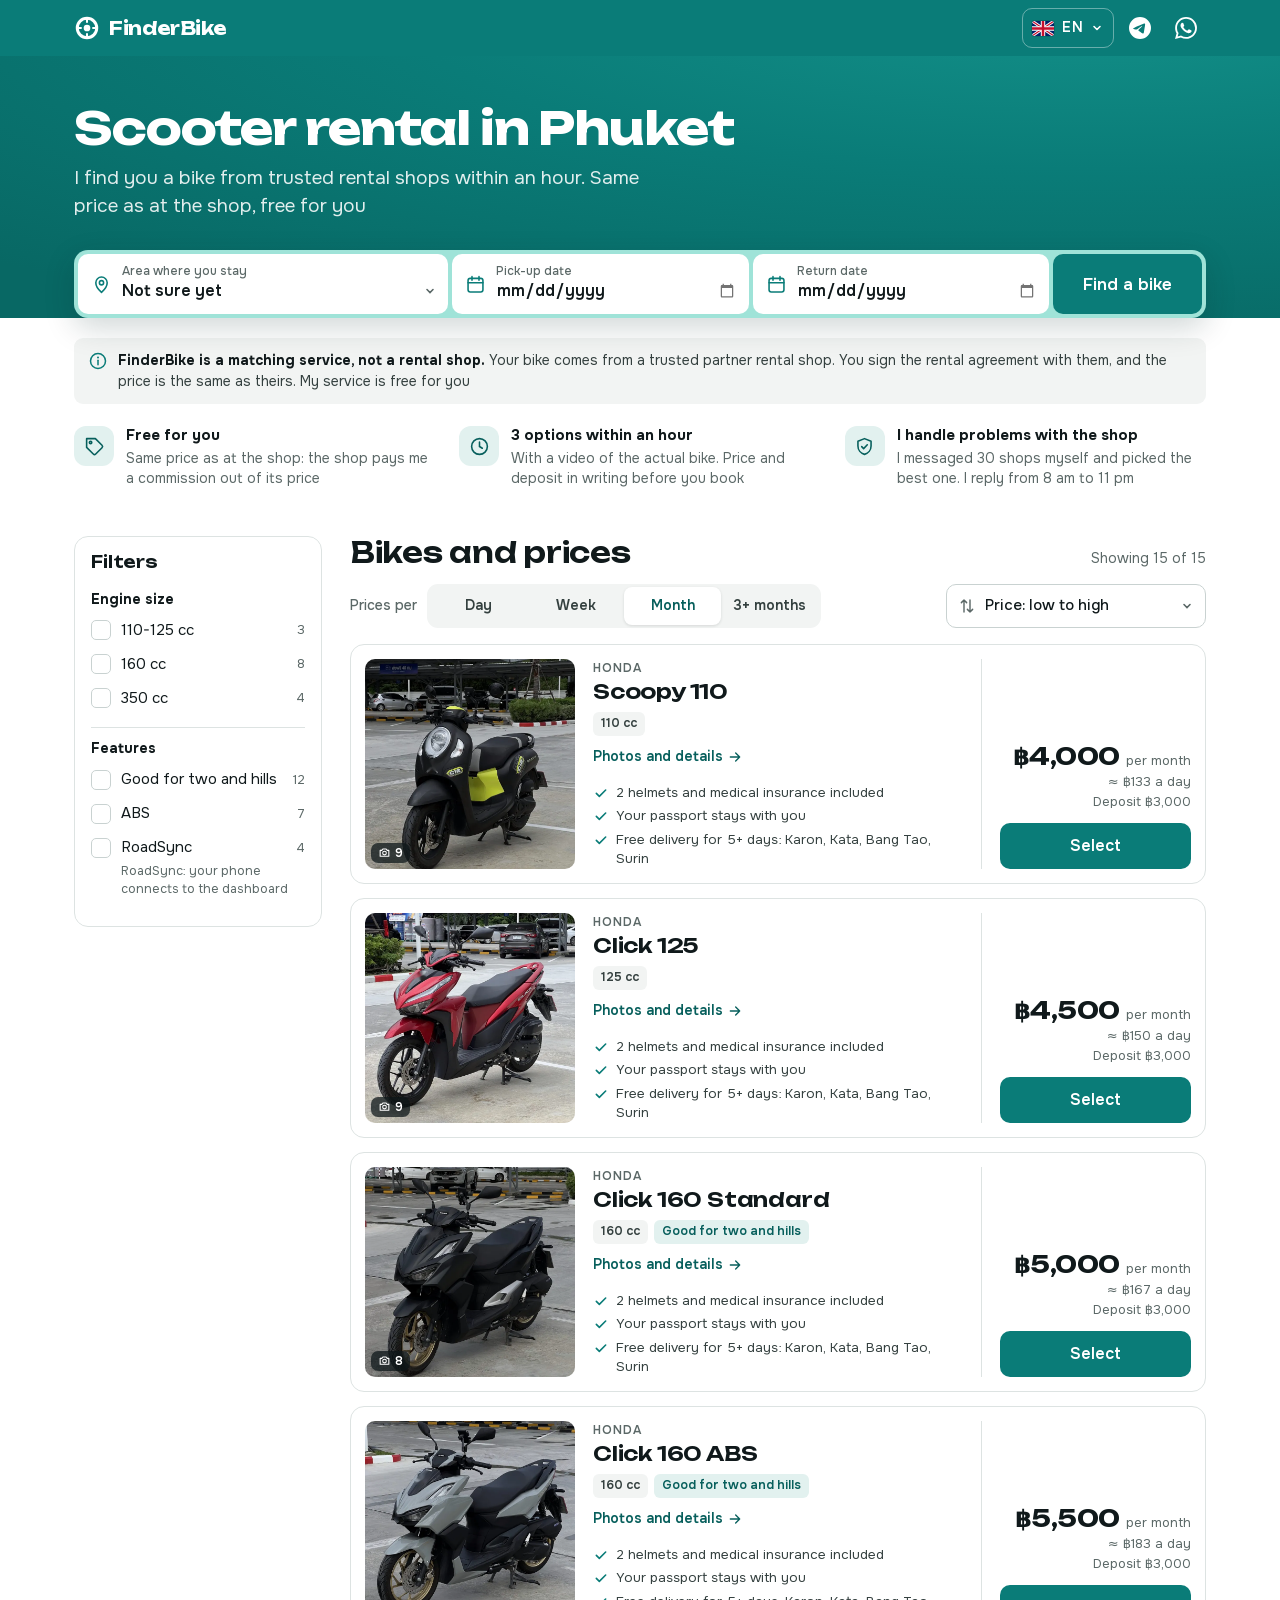
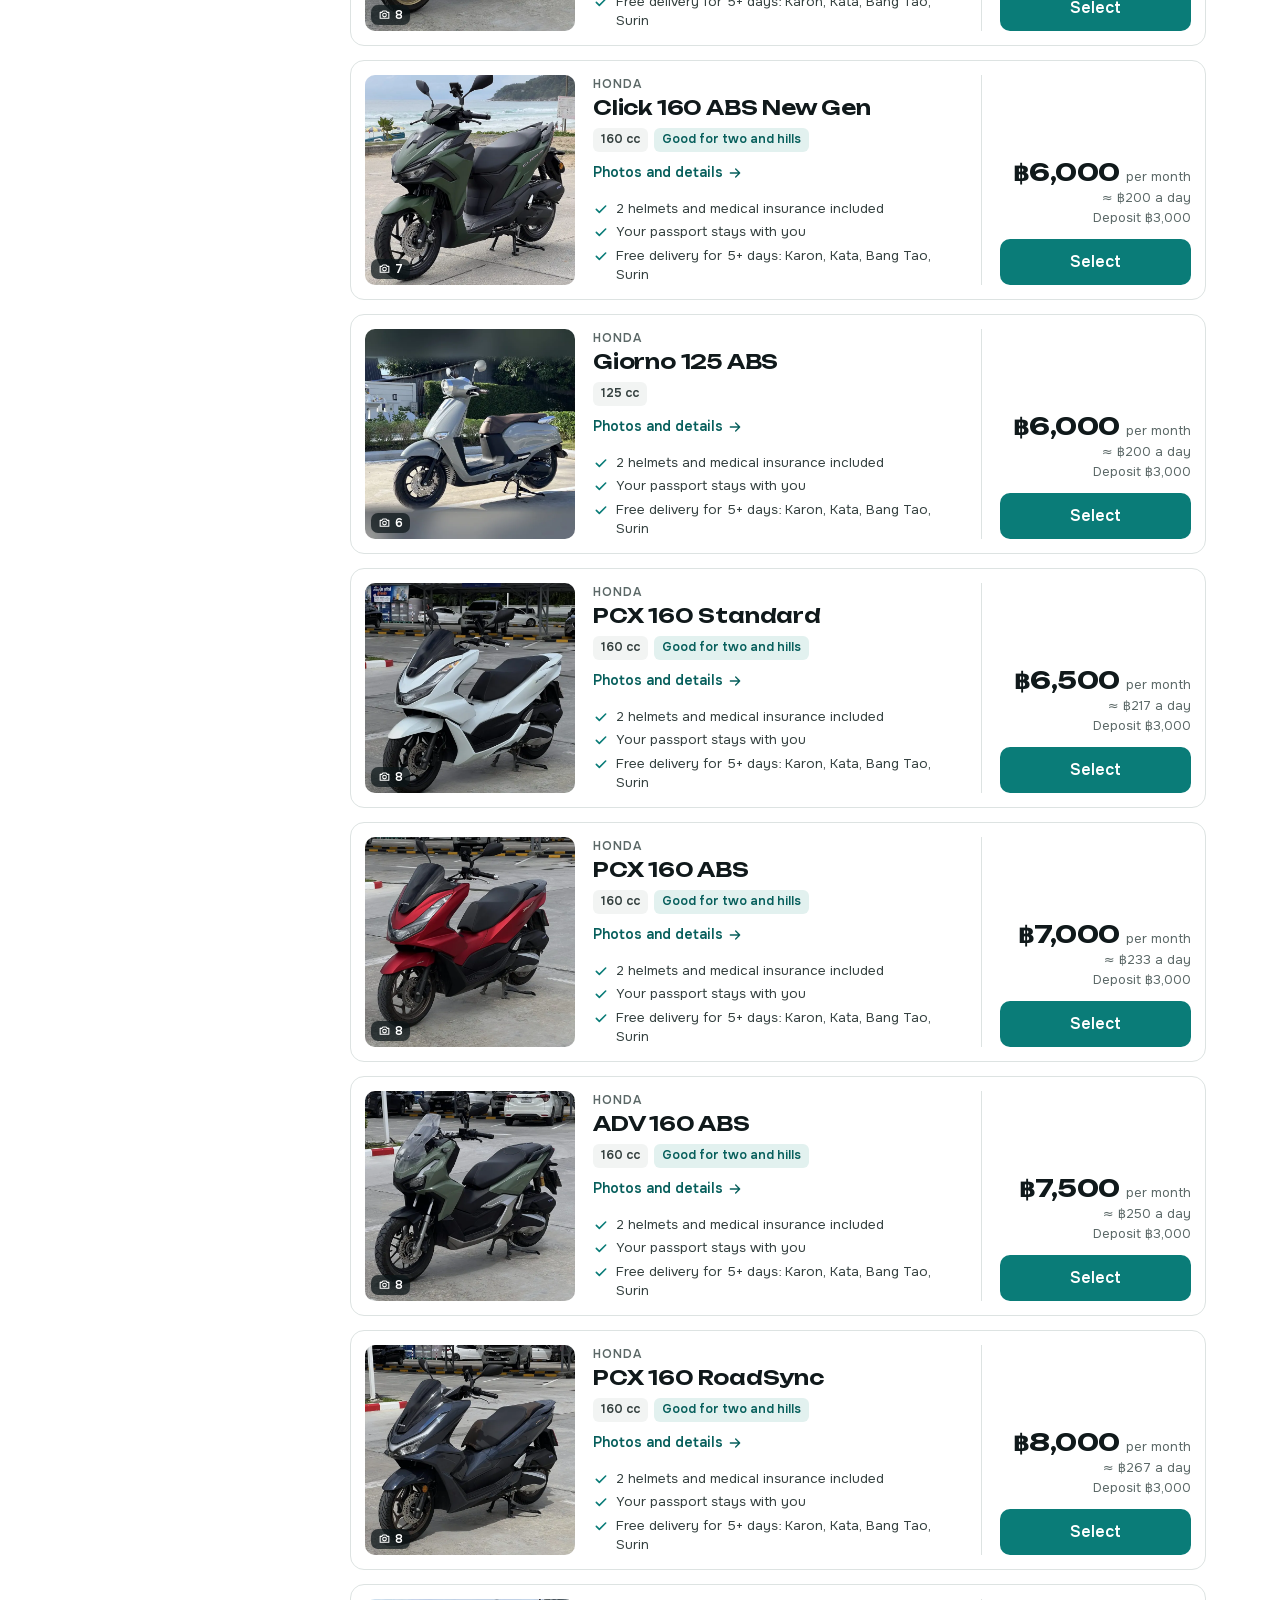
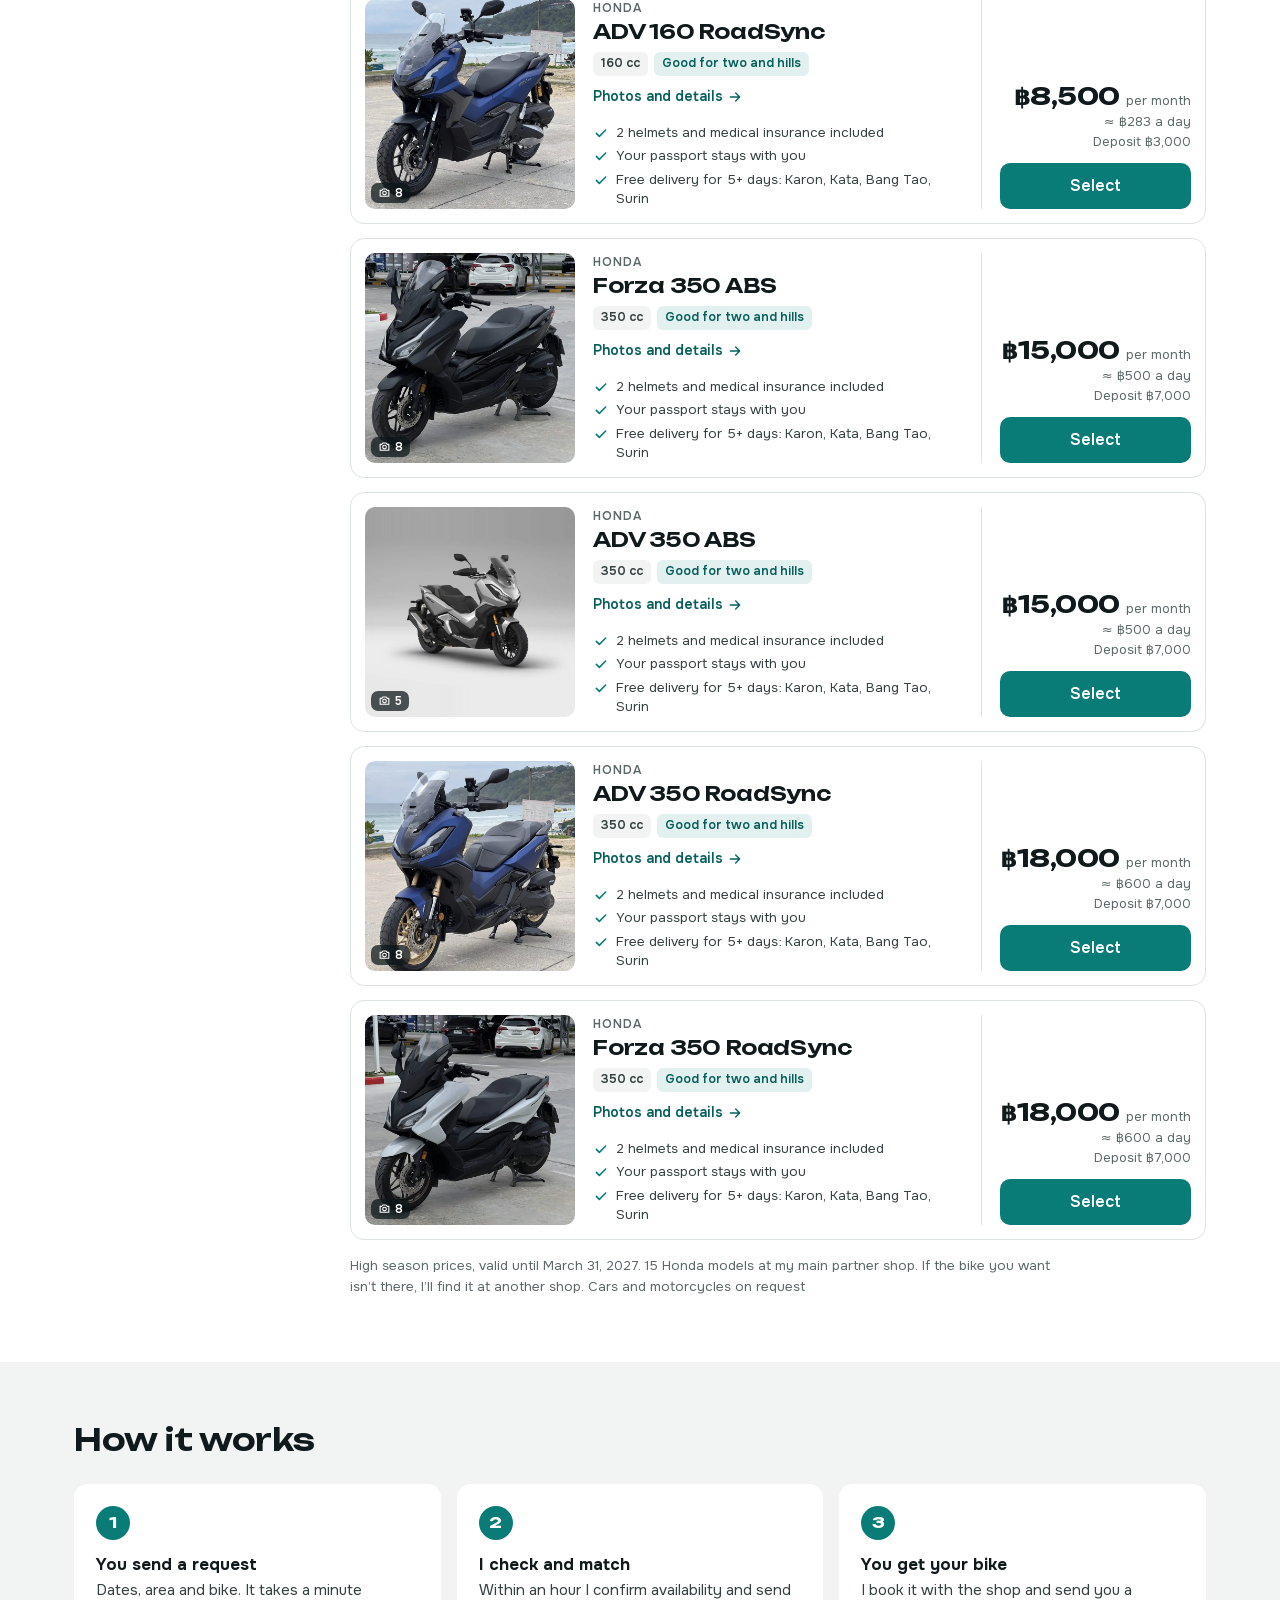
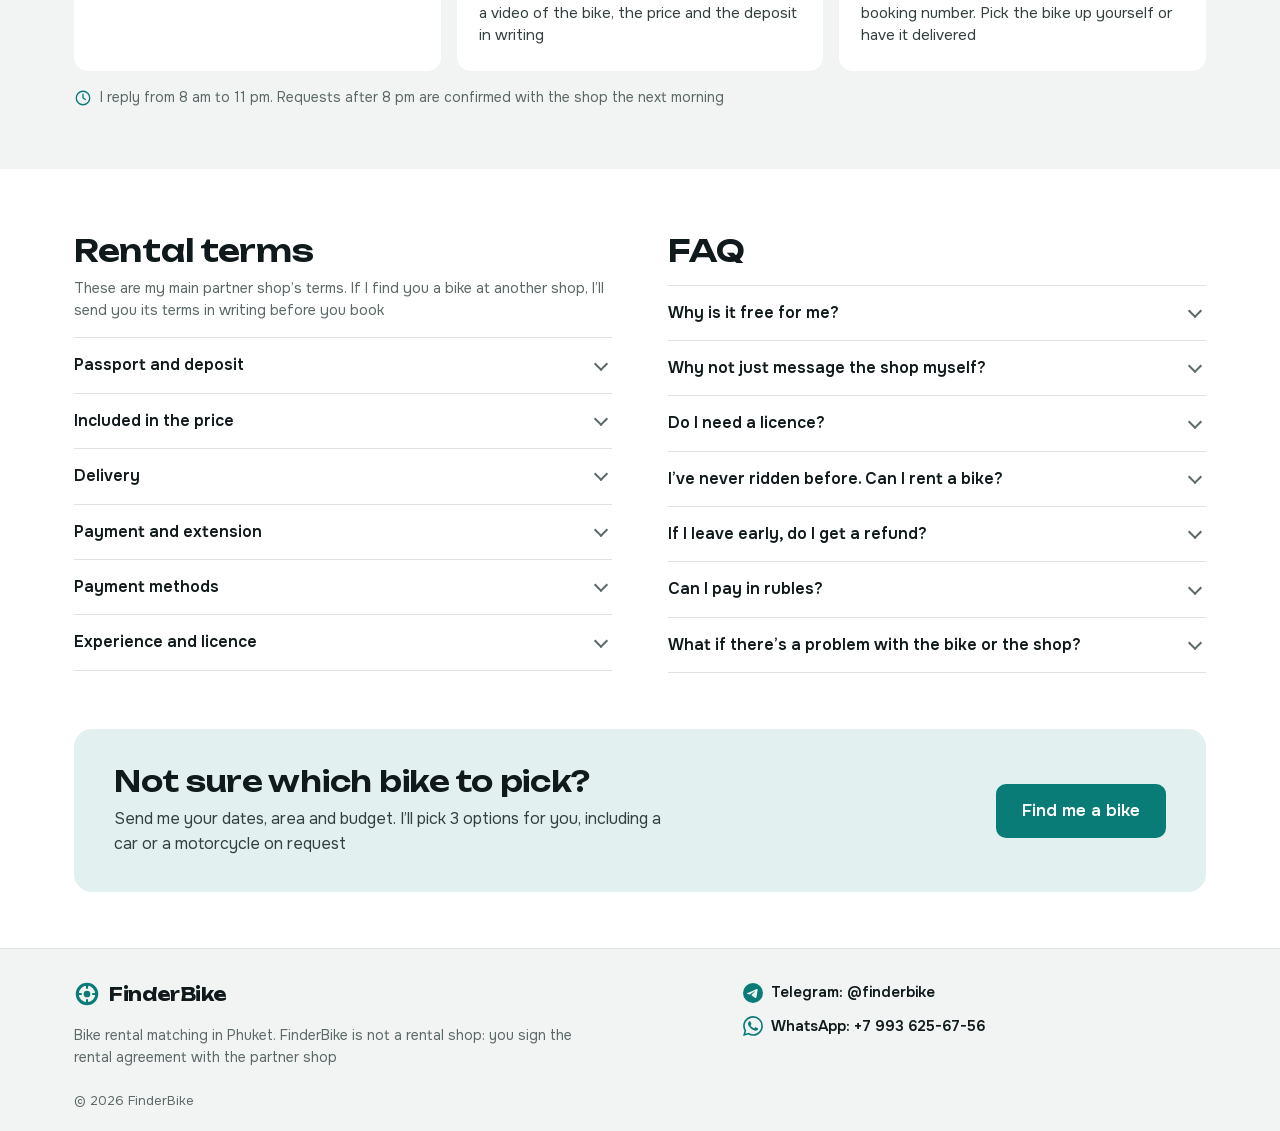
==== index.html @ b970201d "Рамка поиска цвета морской пены вместо жёлтой Жёлтый не используем: это цвет наклеек проката-партнёр" ====
<!doctype html>
<html lang="ru">
<head>
<meta charset="utf-8">
<meta name="viewport" content="width=device-width, initial-scale=1, viewport-fit=cover">
<title>FinderBike - аренда байков на Пхукете</title>
<meta name="description" content="Подберу байк на Пхукете у проверенных прокатов: 3 варианта за час, видео байка до брони, цена как в прокате. Для вас бесплатно">
<meta name="theme-color" content="#0a7c78">
<link rel="icon" href="favicon.svg" type="image/svg+xml">
<link rel="canonical" href="https://finderbike.github.io/">
<link rel="alternate" hreflang="ru" href="https://finderbike.github.io/?lang=ru">
<link rel="alternate" hreflang="en" href="https://finderbike.github.io/?lang=en">
<link rel="alternate" hreflang="de" href="https://finderbike.github.io/?lang=de">
<link rel="alternate" hreflang="fr" href="https://finderbike.github.io/?lang=fr">
<link rel="alternate" hreflang="zh" href="https://finderbike.github.io/?lang=zh">
<link rel="alternate" hreflang="x-default" href="https://finderbike.github.io/">
<meta property="og:type" content="website">
<meta property="og:site_name" content="FinderBike">
<meta property="og:title" content="FinderBike - аренда байков на Пхукете">
<meta property="og:description" content="Подберу байк у проверенных прокатов за час. Цена как в самом прокате, для вас бесплатно">
<meta property="og:image" content="https://finderbike.github.io/og.jpg">
<meta property="og:image:width" content="1200">
<meta property="og:image:height" content="630">
<meta name="twitter:card" content="summary_large_image">
<script>
(function(){var c=['ru','en','de','fr','zh'],l=null;try{l=new URLSearchParams(location.search).get('lang')}catch(e){}
if(c.indexOf(l)<0){try{l=localStorage.getItem('fb-lang')}catch(e){}}
if(c.indexOf(l)<0){l='en';var n=navigator.languages||[navigator.language||'en'];for(var i=0;i<n.length;i++){var x=String(n[i]).toLowerCase().slice(0,2);if(['ru','uk','be','kk'].indexOf(x)>-1){l='ru';break}if(c.indexOf(x)>-1){l=x;break}}}
var d=document.documentElement;d.className+=' js';d.setAttribute('data-lang',l);if(l!=='ru'){d.className+=' i18n-wait';setTimeout(function(){d.className=d.className.replace(' i18n-wait','')},1500)}})();
</script>
<link rel="preload" href="assets/fonts/unbounded-cyrillic.woff2" as="font" type="font/woff2" crossorigin>
<link rel="preload" href="assets/fonts/onest-cyrillic.woff2" as="font" type="font/woff2" crossorigin>
<link rel="stylesheet" href="assets/fonts.css">
<link rel="stylesheet" href="assets/style.css">
<script defer src="assets/i18n.js"></script>
<script defer src="assets/app.js"></script>
</head>
<body>
<!--
THESIS: витрина-выдача как у сервиса бронирования: один поиск, одна лента байков с ценами, одна заявка. Отвергаем вид лендинга с россыпью блоков
OWN-WORLD: бирюзовая полоса Андаманского моря сверху, светлая рамка поиска цвета морской пены (жёлтый не используем: цвет наклеек партнёра), белые карточки с фото байков с парковки, Unbounded для цен, Onest для текста
STORY: видит, что это подбор, а не прокат, и что бесплатно. Ставит даты, видит цены на свой срок, листает фото байка, жмёт «Выбрать», отправляет заявку в мессенджер
FIRST VIEWPORT: H1, подзаголовок, строка поиска в рамке, честная строка. На десктопе ниже уже видны первые карточки выдачи
FORM: одна страница, 5 языков переключателем справа сверху, галерея и заявка открываются окнами поверх выдачи
-->
<a class="skip" href="#results" data-i18n="a11y.skip">Перейти к списку байков</a>

<header class="hdr" id="top">
  <div class="wrap hdr__in">
    <a class="logo" href="./" aria-label="FinderBike">
      <svg class="logo__mark" viewBox="0 0 28 28" aria-hidden="true"><circle cx="14" cy="14" r="10.5" fill="none" stroke="currentColor" stroke-width="3.2"/><circle cx="14" cy="14" r="3.6" fill="currentColor"/><path d="M14 3.5v4M14 20.5v4M3.5 14h4M20.5 14h4" stroke="currentColor" stroke-width="2.2" stroke-linecap="round"/></svg>
      <span>FinderBike</span>
    </a>
    <div class="hdr__right">
      <div class="lang" id="lang">
        <button type="button" class="lang__btn" id="langBtn" aria-haspopup="true" aria-expanded="false" aria-controls="langMenu" data-i18n-attr="aria-label:hdr.lang" aria-label="Выбор языка">
          <span class="flag" id="langFlag"></span><span class="lang__code" id="langCode">RU</span>
          <svg class="lang__caret" viewBox="0 0 12 12" aria-hidden="true"><path d="M3 4.5 6 7.5 9 4.5" fill="none" stroke="currentColor" stroke-width="1.6" stroke-linecap="round" stroke-linejoin="round"/></svg>
        </button>
        <ul class="lang__menu" id="langMenu" hidden></ul>
      </div>
      <a class="hdr__ic" id="hdrTg" href="https://t.me/finderbike" target="_blank" rel="noopener" data-i18n-attr="aria-label:hdr.tg" aria-label="Написать в Telegram"><svg aria-hidden="true"><use href="#i-tg"/></svg></a>
      <a class="hdr__ic" id="hdrWa" href="https://wa.me/79936256756" target="_blank" rel="noopener" data-i18n-attr="aria-label:hdr.wa" aria-label="Написать в WhatsApp"><svg aria-hidden="true"><use href="#i-wa"/></svg></a>
    </div>
  </div>
</header>

<main>
  <section class="hero">
    <div class="wrap">
      <h1 class="hero__h1" data-i18n="hero.h1">Аренда байков на Пхукете</h1>
      <p class="hero__sub" data-i18n="hero.sub">Подберу байк у проверенных прокатов за час. Цена как в самом прокате, для вас бесплатно</p>
      <form class="search" id="search" novalidate>
        <label class="search__f search__f--area">
          <svg class="search__ic" aria-hidden="true"><use href="#i-pin"/></svg>
          <span class="search__l" data-i18n="s.area">Район, где вы живёте</span>
          <select id="sArea"></select>
        </label>
        <label class="search__f">
          <svg class="search__ic" aria-hidden="true"><use href="#i-cal"/></svg>
          <span class="search__l" data-i18n="s.from">Дата получения</span>
          <input type="date" id="sFrom">
        </label>
        <label class="search__f">
          <svg class="search__ic" aria-hidden="true"><use href="#i-cal"/></svg>
          <span class="search__l" data-i18n="s.to">Дата возврата</span>
          <input type="date" id="sTo">
        </label>
        <button class="btn btn--accent search__btn" type="submit" data-i18n="s.btn">Найти байк</button>
      </form>
    </div>
  </section>

  <div class="wrap under">
    <p class="honest">
      <svg aria-hidden="true"><use href="#i-info"/></svg>
      <span><b data-i18n="honest.lead">FinderBike - сервис подбора, а не прокат.</b> <span data-i18n="honest">Байк выдаёт проверенный прокат-партнёр, договор аренды заключается с ним, цена такая же, как у него. Для вас услуга бесплатна</span></span>
    </p>
    <ul class="trust">
      <li><span class="trust__ic"><svg aria-hidden="true"><use href="#i-gift"/></svg></span><div><b data-i18n="trust.1t">Бесплатно для вас</b><p data-i18n="trust.1p">Цена как в самом прокате: прокат платит мне процент со своей цены</p></div></li>
      <li><span class="trust__ic"><svg aria-hidden="true"><use href="#i-clock"/></svg></span><div><b data-i18n="trust.2t">3 варианта за час</b><p data-i18n="trust.2p">С видео конкретного байка. Цена и залог письменно, до брони</p></div></li>
      <li><span class="trust__ic"><svg aria-hidden="true"><use href="#i-shield"/></svg></span><div><b data-i18n="trust.3t">Проблему с прокатом решаю я</b><p data-i18n="trust.3p">Сам написал в 30 прокатов и выбрал лучший. Отвечаю с 8:00 до 23:00</p></div></li>
    </ul>
  </div>

  <section class="wrap results" id="results" aria-labelledby="resT">
    <aside class="side" aria-labelledby="sideT">
      <div class="side__box">
        <h2 class="side__t" id="sideT" data-i18n="flt.t">Фильтры</h2>
        <div class="flt" id="fltSide"></div>
      </div>
    </aside>
    <div class="list">
      <div class="list__head">
        <h2 class="list__t" id="resT" data-i18n="res.t">Байки и цены</h2>
        <p class="list__count" id="count" aria-live="polite"></p>
      </div>
      <div class="ctrl">
      <div class="bar" id="bar">
        <div class="bar__period" id="barPeriod">
          <span class="bar__l" id="perL" data-i18n="res.for">Цены за</span>
          <div class="seg" id="period" role="radiogroup" aria-labelledby="perL"></div>
        </div>
        <div class="bar__dates" id="barDates" hidden>
          <svg aria-hidden="true"><use href="#i-cal"/></svg>
          <div>
            <p><b id="barDatesTxt"></b> <span id="barTier"></span> <button type="button" class="link" id="barChange" data-i18n="res.change">Изменить</button></p>
            <p class="bar__exact" data-i18n="res.exact">Точную сумму на ваши даты подтвержу в течение часа</p>
          </div>
        </div>
      </div>
      <div class="tools">
        <label class="sort">
          <svg aria-hidden="true"><use href="#i-sort"/></svg>
          <span class="sr-only" data-i18n="sort.l">Сортировка</span>
          <select id="sort"></select>
        </label>
        <button type="button" class="btn btn--line tools__flt" id="fltBtn">
          <svg aria-hidden="true"><use href="#i-filter"/></svg><span data-i18n="flt.t">Фильтры</span><span class="badge" id="fltBadge" hidden></span>
        </button>
      </div>
      </div>
      <ul class="cards" id="cards"></ul>
      <div class="empty" id="empty" hidden>
        <p data-i18n="flt.empty">Под эти фильтры ничего не подошло</p>
        <button type="button" class="btn btn--line" data-reset data-i18n="flt.reset">Сбросить фильтры</button>
      </div>
      <p class="list__caption" data-i18n="res.caption">Цены высокого сезона, до 31 марта 2027. 15 моделей Honda у основного проката-партнёра. Нет нужного байка у него - найду у других. Машины и мотоциклы - по запросу</p>
    </div>
  </section>

  <section class="how" id="how" aria-labelledby="howT">
    <div class="wrap">
      <h2 class="sec__t" id="howT" data-i18n="how.t">Как это работает</h2>
      <ol class="how__steps">
        <li><span class="how__n">1</span><b data-i18n="how.1t">Вы оставляете заявку</b><p data-i18n="how.1p">Даты, район и байк. Занимает минуту</p></li>
        <li><span class="how__n">2</span><b data-i18n="how.2t">Я проверяю и подбираю</b><p data-i18n="how.2p">В течение часа подтверждаю наличие, присылаю видео байка, цену и залог письменно</p></li>
        <li><span class="how__n">3</span><b data-i18n="how.3t">Вы забираете байк</b><p data-i18n="how.3p">Бронирую у проката и присылаю номер брони. Байк забираете сами или его привозят</p></li>
      </ol>
      <p class="how__note"><svg aria-hidden="true"><use href="#i-clock"/></svg><span data-i18n="how.note">Отвечаю с 8:00 до 23:00. Заявку после 20:00 подтверждаю у проката утром</span></p>
    </div>
  </section>

  <section class="wrap info">
    <div class="info__col" id="terms">
      <h2 class="sec__t" data-i18n="terms.t">Условия аренды</h2>
      <p class="info__sub" data-i18n="terms.sub">Так у основного проката-партнёра. Если подберу байк у другого проката, его условия пришлю письменно до брони</p>
      <div class="acc">
        <details><summary data-i18n="terms.1t">Паспорт и залог</summary><p data-i18n="terms.1p">Паспорт остаётся у вас, прокат делает копию. Залог только деньгами: 3 000 ฿ за байк до 160 cc, 7 000 ฿ за 350 cc. Можно долларами, евро, USDT или рублями наличными</p></details>
        <details><summary data-i18n="terms.2t">Что входит в цену</summary><p data-i18n="terms.2p">Два шлема и медицинская страховка до 50 000 ฿ при ДТП. Сам байк не застрахован: повреждения и угон оплачивает арендатор</p></details>
        <details><summary data-i18n="terms.3t">Доставка</summary><p data-i18n="terms.3p">При аренде от 5 дней бесплатно в одну сторону в Карон, Кату, Бангтао и Сурин. В другие районы платно, цена зависит от расстояния</p></details>
        <details><summary data-i18n="terms.4t">Оплата и продление</summary><p data-i18n="terms.4p">Оплата сразу за весь срок, при досрочном возврате деньги не возвращают. Продлить можно удалённо, ставка при этом не растёт</p></details>
        <details><summary data-i18n="terms.5t">Способы оплаты</summary><p data-i18n="terms.5p">Наличные баты, перевод на счёт проката, рубли по СБП, USDT. Картой можно, но с наценкой 7%</p></details>
        <details><summary data-i18n="terms.6t">Опыт и права</summary><p data-i18n="terms.6p">Нужен опыт вождения: новичкам без опыта байк не дают. За езду без прав категории A полиция штрафует на 1 000 ฿</p></details>
      </div>
    </div>
    <div class="info__col" id="faq">
      <h2 class="sec__t" data-i18n="faq.t">Частые вопросы</h2>
      <div class="acc">
        <details><summary data-i18n="faq.1q">Почему для меня бесплатно?</summary><p data-i18n="faq.1a">Прокат платит мне комиссию из своей цены. Для вас цена такая же, как если прийти в прокат самому</p></details>
        <details><summary data-i18n="faq.2q">Зачем мне вы, если можно написать в прокат самому?</summary><p data-i18n="faq.2a">Можно. Я экономлю ваше время: сравниваю цены и условия по всему острову, присылаю видео конкретного байка и фиксирую цену и залог письменно. Цена для вас та же</p></details>
        <details><summary data-i18n="faq.3q">Нужны ли права?</summary><p data-i18n="faq.3a">Нужны права с открытой категорией на мотоцикл: международные или тайские. Без них штраф на полицейских проверках, и страховка может не покрыть ДТП</p></details>
        <details><summary data-i18n="faq.4q">Я раньше не ездил, можно взять байк?</summary><p data-i18n="faq.4a">Честно: новичкам без опыта прокаты байк не дают, и правильно делают. На Пхукете левостороннее движение, крутые серпантины между Патонгом, Кароном и Катой, в дождь асфальт скользкий. Лучше начать с нескольких занятий с инструктором</p></details>
        <details><summary data-i18n="faq.5q">Если уеду раньше, вернут деньги?</summary><p data-i18n="faq.5a">У основного проката нет: оплата за весь срок договора, за неиспользованные дни деньги не возвращают. Не уверены в сроке - берите месяц и продлевайте удалённо, ставка при продлении не вырастет</p></details>
        <details><summary data-i18n="faq.6q">Можно заплатить рублями?</summary><p data-i18n="faq.6a">Да, у части прокатов можно перевести рубли по СБП, не нужно искать обменник. Подберу такие варианты</p></details>
        <details><summary data-i18n="faq.7q">Что если с байком или прокатом проблема?</summary><p data-i18n="faq.7a">Пишите мне, решу с прокатом. Совет: при получении снимите байк на видео со всех сторон. Если при возврате прокат увидит царапину, у вас будет доказательство, что она была раньше</p></details>
      </div>
    </div>
  </section>

  <section class="wrap cta" aria-labelledby="ctaT">
    <div class="cta__box">
      <div>
        <h2 class="cta__t" id="ctaT" data-i18n="cta.t">Не знаете, какой байк выбрать?</h2>
        <p data-i18n="cta.p">Напишите даты, район и бюджет. Подберу 3 варианта сам, в том числе машину или мотоцикл по запросу</p>
      </div>
      <button type="button" class="btn btn--accent btn--lg" id="ctaBtn" data-i18n="cta.btn">Подобрать мне байк</button>
    </div>
  </section>
</main>

<footer class="ft">
  <div class="wrap ft__in">
    <div class="ft__brand">
      <span class="logo logo--ink">
        <svg class="logo__mark" viewBox="0 0 28 28" aria-hidden="true"><circle cx="14" cy="14" r="10.5" fill="none" stroke="currentColor" stroke-width="3.2"/><circle cx="14" cy="14" r="3.6" fill="currentColor"/><path d="M14 3.5v4M14 20.5v4M3.5 14h4M20.5 14h4" stroke="currentColor" stroke-width="2.2" stroke-linecap="round"/></svg>
        <span>FinderBike</span>
      </span>
      <p data-i18n="foot.p">Подбор байков в аренду на Пхукете. FinderBike не прокат: договор аренды вы заключаете с прокатом-партнёром</p>
    </div>
    <div class="ft__contacts">
      <a href="https://t.me/finderbike" target="_blank" rel="noopener"><svg aria-hidden="true"><use href="#i-tg"/></svg>Telegram: @finderbike</a>
      <a href="https://wa.me/79936256756" target="_blank" rel="noopener"><svg aria-hidden="true"><use href="#i-wa"/></svg>WhatsApp: +7&nbsp;993&nbsp;625-67-56</a>
      <p class="ft__reply" id="ftReply" data-i18n="foot.reply" hidden></p>
    </div>
  </div>
  <div class="wrap ft__copy">© 2026 FinderBike</div>
</footer>

<noscript><p class="nojs">Telegram: <a href="https://t.me/finderbike">@finderbike</a> · WhatsApp: <a href="https://wa.me/79936256756">+7 993 625-67-56</a></p></noscript>

<!-- Галерея модели -->
<dialog class="dlg gal" id="gal" aria-labelledby="galName">
  <div class="gal__in">
    <button type="button" class="dlg__x" data-close data-i18n-attr="aria-label:d.close" aria-label="Закрыть"><svg aria-hidden="true"><use href="#i-x"/></svg></button>
    <div class="gal__media">
      <div class="gal__stage">
        <div class="gal__track" id="galTrack"></div>
        <button type="button" class="gal__nav gal__nav--prev" id="galPrev" data-i18n-attr="aria-label:d.prev" aria-label="Предыдущее фото"><svg aria-hidden="true"><use href="#i-chev-l"/></svg></button>
        <button type="button" class="gal__nav gal__nav--next" id="galNext" data-i18n-attr="aria-label:d.next" aria-label="Следующее фото"><svg aria-hidden="true"><use href="#i-chev-r"/></svg></button>
        <span class="gal__count" id="galCount" aria-live="polite"></span>
      </div>
      <div class="gal__thumbs" id="galThumbs"></div>
    </div>
    <div class="gal__panel">
      <div class="gal__body">
        <span class="brand">Honda</span>
        <h2 class="gal__name" id="galName"></h2>
        <div class="tags" id="galTags"></div>
        <p class="note" id="galNote" hidden></p>
        <h3 class="gal__h" data-i18n="d.prices">Цены</h3>
        <dl class="ptab" id="galPrices"></dl>
        <p class="gal__dep" id="galDep"></p>
        <h3 class="gal__h" data-i18n="d.incl">Что вы получаете</h3>
        <ul class="checks" id="galChecks"></ul>
        <p class="gal__season" data-i18n="d.season">Цены высокого сезона, до 31 марта 2027</p>
      </div>
      <div class="gal__cta">
        <div class="gal__ctaPrice" id="galCtaPrice"></div>
        <button type="button" class="btn btn--accent" id="galPick" data-i18n="d.pick">Выбрать этот байк</button>
      </div>
    </div>
  </div>
</dialog>

<!-- Заявка -->
<dialog class="dlg req" id="req" aria-labelledby="reqT">
  <div class="req__in">
    <button type="button" class="dlg__x" data-close data-i18n-attr="aria-label:d.close" aria-label="Закрыть"><svg aria-hidden="true"><use href="#i-x"/></svg></button>
    <h2 class="req__t" id="reqT"></h2>
    <p class="req__sub" data-i18n="r.sub">Укажите, что знаете, и отправьте в мессенджер. Откроется чат со мной, где заявка уже набрана</p>
    <div class="req__bike" id="reqBike" hidden></div>
    <fieldset class="fld">
      <legend class="fld__l" data-i18n="f.dates">Даты аренды</legend>
      <div class="fld__two">
        <label class="inp"><span data-i18n="s.from">Дата получения</span><input type="date" id="rFrom"></label>
        <label class="inp"><span data-i18n="s.to">Дата возврата</span><input type="date" id="rTo"></label>
      </div>
    </fieldset>
    <div class="fld">
      <label class="fld__l" for="rArea" data-i18n="f.area">Район</label>
      <select class="sel" id="rArea"></select>
      <input class="txt" type="text" id="rAreaOther" autocomplete="off" data-i18n-attr="placeholder:f.areaOther,aria-label:f.areaOther" placeholder="Напишите район или отель" aria-label="Напишите район или отель" hidden>
    </div>
    <div class="fld" id="rWhatWrap">
      <span class="fld__l" id="rWhatL" data-i18n="f.what">Что нужно</span>
      <div class="pick" id="rWhat" role="radiogroup" aria-labelledby="rWhatL"></div>
      <p class="hint" id="rWhatHint" data-i18n="f.whatHint" hidden>Машины и мотоциклы подбираю по запросу: напишу, что есть на ваши даты</p>
    </div>
    <div class="fld">
      <span class="fld__l" id="rExpL" data-i18n="f.exp">Опыт вождения</span>
      <div class="pick" id="rExp" role="radiogroup" aria-labelledby="rExpL"></div>
      <p class="hint hint--warn" id="rExpHint" data-i18n="f.expHint" hidden>Честно: новичкам без опыта прокаты байк не дают. Лучше начать с нескольких занятий с инструктором</p>
    </div>
    <div class="fld">
      <label class="fld__l" for="rBudget" data-i18n="f.budget">Бюджет</label>
      <input class="txt" type="text" id="rBudget" autocomplete="off" data-i18n-attr="placeholder:f.budgetPh" placeholder="Например, до 6 000 ฿ в месяц">
    </div>
    <div class="fld">
      <label class="fld__l" for="rComment" data-i18n="f.comment">Комментарий</label>
      <textarea class="txt" id="rComment" rows="2" data-i18n-attr="placeholder:f.commentPh" placeholder="Например: ездим вдвоём, нужен багажник"></textarea>
    </div>
    <div class="req__send" id="reqSend">
      <a class="btn btn--tg" id="sendTg" href="https://t.me/finderbike" target="_blank" rel="noopener"><svg aria-hidden="true"><use href="#i-tg"/></svg><span data-i18n="f.sendTg">Отправить в Telegram</span></a>
      <a class="btn btn--wa" id="sendWa" href="https://wa.me/79936256756" target="_blank" rel="noopener"><svg aria-hidden="true"><use href="#i-wa"/></svg><span data-i18n="f.sendWa">Отправить в WhatsApp</span></a>
    </div>
    <p class="req__privacy" data-i18n="f.privacy">Сайт ничего не сохраняет: заявка уходит только в ваш чат со мной. Договор аренды вы заключаете с прокатом-партнёром</p>
  </div>
</dialog>

<!-- Фильтры на телефоне -->
<dialog class="dlg sheet" id="fsheet" aria-labelledby="fsheetT">
  <div class="sheet__in">
    <div class="sheet__head">
      <h2 class="sheet__t" id="fsheetT" data-i18n="flt.t">Фильтры</h2>
      <button type="button" class="dlg__x dlg__x--flat" data-close data-i18n-attr="aria-label:d.close" aria-label="Закрыть"><svg aria-hidden="true"><use href="#i-x"/></svg></button>
    </div>
    <div class="sheet__body flt" id="fltSheet"></div>
    <div class="sheet__foot"><button type="button" class="btn btn--accent btn--block" id="fltShow" data-close></button></div>
  </div>
</dialog>

<svg width="0" height="0" style="position:absolute" aria-hidden="true">
  <symbol id="i-tg" viewBox="0 0 24 24"><path fill="currentColor" d="M11.944 0A12 12 0 0 0 0 12a12 12 0 0 0 12 12 12 12 0 0 0 12-12A12 12 0 0 0 12 0a12 12 0 0 0-.056 0zm4.962 7.224c.1-.002.321.023.465.14a.506.506 0 0 1 .171.325c.016.093.036.306.02.472-.18 1.898-.962 6.502-1.36 8.627-.168.9-.499 1.201-.82 1.23-.696.065-1.225-.46-1.9-.902-1.056-.693-1.653-1.124-2.678-1.8-1.185-.78-.417-1.21.258-1.91.177-.184 3.247-2.977 3.307-3.23.007-.032.014-.15-.056-.212s-.174-.041-.249-.024c-.106.024-1.793 1.14-5.061 3.345-.48.33-.913.49-1.302.48-.428-.008-1.252-.241-1.865-.44-.752-.245-1.349-.374-1.297-.789.027-.216.325-.437.893-.663 3.498-1.524 5.83-2.529 6.998-3.014 3.332-1.386 4.025-1.627 4.476-1.635z"/></symbol>
  <symbol id="i-wa" viewBox="0 0 24 24"><path fill="currentColor" d="M17.472 14.382c-.297-.149-1.758-.867-2.03-.967-.273-.099-.471-.148-.67.15-.197.297-.767.966-.94 1.164-.173.199-.347.223-.644.075-.297-.15-1.255-.463-2.39-1.475-.883-.788-1.48-1.761-1.653-2.059-.173-.297-.018-.458.13-.606.134-.133.298-.347.446-.52.149-.174.198-.298.298-.497.099-.198.05-.371-.025-.52-.075-.149-.669-1.612-.916-2.207-.242-.579-.487-.5-.669-.51-.173-.008-.371-.01-.57-.01-.198 0-.52.074-.792.372-.272.297-1.04 1.016-1.04 2.479 0 1.462 1.065 2.875 1.213 3.074.149.198 2.096 3.2 5.077 4.487.709.306 1.262.489 1.694.625.712.227 1.36.195 1.871.118.571-.085 1.758-.719 2.006-1.413.248-.694.248-1.289.173-1.413-.074-.124-.272-.198-.57-.347m-5.421 7.403h-.004a9.87 9.87 0 0 1-5.031-1.378l-.361-.214-3.741.982.998-3.648-.235-.374a9.86 9.86 0 0 1-1.51-5.26c.001-5.45 4.436-9.884 9.888-9.884 2.64 0 5.122 1.03 6.988 2.898a9.825 9.825 0 0 1 2.893 6.994c-.003 5.45-4.437 9.884-9.885 9.884m8.413-18.297A11.815 11.815 0 0 0 12.05 0C5.495 0 .16 5.335.157 11.892c0 2.096.547 4.142 1.588 5.945L.057 24l6.305-1.654a11.882 11.882 0 0 0 5.683 1.448h.005c6.554 0 11.89-5.335 11.893-11.893a11.821 11.821 0 0 0-3.48-8.413z"/></symbol>
  <symbol id="i-pin" viewBox="0 0 24 24"><path fill="none" stroke="currentColor" stroke-width="1.8" stroke-linecap="round" stroke-linejoin="round" d="M12 21s-6.5-5.6-6.5-11a6.5 6.5 0 0 1 13 0C18.5 15.4 12 21 12 21z"/><circle cx="12" cy="10" r="2.4" fill="none" stroke="currentColor" stroke-width="1.8"/></symbol>
  <symbol id="i-cal" viewBox="0 0 24 24"><g fill="none" stroke="currentColor" stroke-width="1.8" stroke-linecap="round"><rect x="3.5" y="5" width="17" height="15.5" rx="2.5"/><path d="M3.5 10h17M8 3v4M16 3v4"/></g></symbol>
  <symbol id="i-info" viewBox="0 0 24 24"><g fill="none" stroke="currentColor" stroke-width="1.8" stroke-linecap="round"><circle cx="12" cy="12" r="9"/><path d="M12 11v5.5"/></g><circle cx="12" cy="7.8" r="1.2" fill="currentColor"/></symbol>
  <symbol id="i-gift" viewBox="0 0 24 24"><g fill="none" stroke="currentColor" stroke-width="1.8" stroke-linecap="round" stroke-linejoin="round"><path d="M20.6 13.4 13.4 20.6a2 2 0 0 1-2.8 0L3 13V3h10l7.6 7.6a2 2 0 0 1 0 2.8z"/><circle cx="7.5" cy="7.5" r="1.4"/></g></symbol>
  <symbol id="i-clock" viewBox="0 0 24 24"><g fill="none" stroke="currentColor" stroke-width="1.8" stroke-linecap="round"><circle cx="12" cy="12" r="9"/><path d="M12 7v5l3.2 2"/></g></symbol>
  <symbol id="i-shield" viewBox="0 0 24 24"><g fill="none" stroke="currentColor" stroke-width="1.8" stroke-linecap="round" stroke-linejoin="round"><path d="M12 3 4.5 6v5.5c0 4.6 3.2 8.4 7.5 9.5 4.3-1.1 7.5-4.9 7.5-9.5V6L12 3z"/><path d="m8.8 12.2 2.2 2.2 4.2-4.4"/></g></symbol>
  <symbol id="i-check" viewBox="0 0 24 24"><path fill="none" stroke="currentColor" stroke-width="2.4" stroke-linecap="round" stroke-linejoin="round" d="m5 12.5 4.5 4.5L19 7.5"/></symbol>
  <symbol id="i-cam" viewBox="0 0 24 24"><g fill="none" stroke="currentColor" stroke-width="2" stroke-linejoin="round"><path d="M4 8h3l2-2.5h6L17 8h3v11H4z"/><circle cx="12" cy="13" r="3.4"/></g></symbol>
  <symbol id="i-x" viewBox="0 0 24 24"><path fill="none" stroke="currentColor" stroke-width="2.2" stroke-linecap="round" d="M6 6l12 12M18 6 6 18"/></symbol>
  <symbol id="i-chev-l" viewBox="0 0 24 24"><path fill="none" stroke="currentColor" stroke-width="2.4" stroke-linecap="round" stroke-linejoin="round" d="M14.5 5.5 8 12l6.5 6.5"/></symbol>
  <symbol id="i-chev-r" viewBox="0 0 24 24"><path fill="none" stroke="currentColor" stroke-width="2.4" stroke-linecap="round" stroke-linejoin="round" d="M9.5 5.5 16 12l-6.5 6.5"/></symbol>
  <symbol id="i-filter" viewBox="0 0 24 24"><path fill="none" stroke="currentColor" stroke-width="1.9" stroke-linecap="round" d="M4 7h10M18 7h2M4 17h4M12 17h8"/><circle cx="16" cy="7" r="2.2" fill="none" stroke="currentColor" stroke-width="1.9"/><circle cx="10" cy="17" r="2.2" fill="none" stroke="currentColor" stroke-width="1.9"/></symbol>
  <symbol id="i-sort" viewBox="0 0 24 24"><path fill="none" stroke="currentColor" stroke-width="1.9" stroke-linecap="round" stroke-linejoin="round" d="M8 4v16M4.5 7.5 8 4l3.5 3.5M16 20V4M12.5 16.5 16 20l3.5-3.5"/></symbol>
  <symbol id="i-arrow" viewBox="0 0 24 24"><path fill="none" stroke="currentColor" stroke-width="2" stroke-linecap="round" stroke-linejoin="round" d="M5 12h14M13 6l6 6-6 6"/></symbol>
</svg>
</body>
</html>
---- assets/fonts.css ----
@font-face{font-family:'Onest';font-style:normal;font-weight:400 700;font-display:swap;src:url(fonts/onest-cyrillic.woff2) format('woff2');unicode-range:U+0301, U+0400-045F, U+0490-0491, U+04B0-04B1, U+2116}
@font-face{font-family:'Onest';font-style:normal;font-weight:400 700;font-display:swap;src:url(fonts/onest-latin.woff2) format('woff2');unicode-range:U+0000-00FF, U+0131, U+0152-0153, U+02BB-02BC, U+02C6, U+02DA, U+02DC, U+0304, U+0308, U+0329, U+2000-206F, U+20AC, U+2122, U+2191, U+2193, U+2212, U+2215, U+FEFF, U+FFFD}
@font-face{font-family:'Unbounded';font-style:normal;font-weight:500 700;font-display:swap;src:url(fonts/unbounded-cyrillic.woff2) format('woff2');unicode-range:U+0301, U+0400-045F, U+0490-0491, U+04B0-04B1, U+2116}
@font-face{font-family:'Unbounded';font-style:normal;font-weight:500 700;font-display:swap;src:url(fonts/unbounded-latin.woff2) format('woff2');unicode-range:U+0000-00FF, U+0131, U+0152-0153, U+02BB-02BC, U+02C6, U+02DA, U+02DC, U+0304, U+0308, U+0329, U+2000-206F, U+20AC, U+2122, U+2191, U+2193, U+2212, U+2215, U+FEFF, U+FFFD}
---- assets/style.css ----
:root{
  --band:#0a7c78;
  --band-deep:#086864;
  --accent:#0a7c78;
  --accent-ink:#075f5c;
  --accent-soft:#e2f1ef;
  --foam:#9fe3d8;
  --ink:#10191b;
  --ink-2:#34403f;
  --ink-3:#5b6867;
  --line:#dde3e2;
  --line-2:#c9d2d1;
  --surface:#f2f4f3;
  --bg:#ffffff;
  --warn-bg:#fff4e0;
  --warn-ink:#7a4a00;
  --tg:#2aabee;
  --wa:#25d366;
  --r:14px;
  --r-sm:9px;
  --shadow:0 1px 2px rgba(16,25,27,.05),0 6px 20px rgba(16,25,27,.07);
  --shadow-lg:0 24px 60px rgba(8,30,32,.28);
  --ease:cubic-bezier(.2,.7,.2,1);
  --f-head:"Unbounded",ui-sans-serif,system-ui,-apple-system,"Segoe UI",sans-serif;
  --f-body:"Onest",ui-sans-serif,system-ui,-apple-system,"Segoe UI",sans-serif;
  --hdr-h:56px;
  color-scheme:light;
}
:lang(zh){
  --f-head:"PingFang SC","Hiragino Sans GB","Microsoft YaHei","Noto Sans SC",ui-sans-serif,system-ui,sans-serif;
  --f-body:"PingFang SC","Hiragino Sans GB","Microsoft YaHei","Noto Sans SC",ui-sans-serif,system-ui,sans-serif;
}
*,*::before,*::after{box-sizing:border-box}
[hidden]{display:none!important}
html{-webkit-text-size-adjust:100%;text-size-adjust:100%;scroll-behavior:smooth;scroll-padding-top:calc(var(--hdr-h) + 12px)}
html.is-locked{overflow:hidden}
html.i18n-wait body{opacity:0}
body{margin:0;background:var(--bg);color:var(--ink);font:400 16px/1.55 var(--f-body);-webkit-font-smoothing:antialiased;text-rendering:optimizeLegibility;overflow-x:hidden}
img{display:block;max-width:100%;height:auto}
svg{display:block}
button,input,select,textarea{font:inherit;color:inherit}
button{cursor:pointer}
a{color:var(--accent-ink)}
h1,h2,h3{margin:0;font-family:var(--f-head);font-weight:600;letter-spacing:-.01em;line-height:1.2;text-wrap:balance}
p{margin:0}
ul,ol{margin:0;padding:0;list-style:none}
:focus-visible{outline:2px solid var(--ink);outline-offset:2px;box-shadow:0 0 0 5px #fff;border-radius:6px}
.sr-only{position:absolute;width:1px;height:1px;padding:0;margin:-1px;overflow:hidden;clip:rect(0,0,0,0);white-space:nowrap;border:0}
.wrap{width:100%;max-width:1180px;margin:0 auto;padding:0 16px}
@media (min-width:768px){.wrap{padding:0 24px}}

.skip{position:absolute;left:12px;top:-60px;z-index:100;background:var(--ink);color:#fff;padding:10px 14px;border-radius:8px;text-decoration:none}
.skip:focus{top:12px}

/* ---------- buttons ---------- */
.btn{display:inline-flex;align-items:center;justify-content:center;gap:8px;min-height:48px;padding:0 20px;border:0;border-radius:10px;font-weight:600;font-size:16px;line-height:1.15;text-decoration:none;text-align:center;transition:background-color .18s var(--ease),transform .12s var(--ease),box-shadow .18s var(--ease),border-color .18s var(--ease)}
.btn:active{transform:translateY(1px) scale(.99)}
.btn svg{width:20px;height:20px;flex:none}
.btn--accent{background:var(--accent);color:#fff}
.btn--accent:hover{background:var(--accent-ink)}
.btn--line{background:#fff;color:var(--ink);border:1px solid var(--line-2)}
.btn--line:hover{border-color:var(--accent);color:var(--accent-ink)}
.btn--tg{background:var(--tg);color:#0b2533}
.btn--tg:hover{background:#1c9ddd}
.btn--wa{background:var(--wa);color:#08311a}
.btn--wa:hover{background:#1fbf5b}
.btn--lg{min-height:54px;padding:0 26px;font-size:17px}
.btn--block{width:100%}
.link{background:none;border:0;padding:0;color:var(--accent-ink);font-weight:600;text-decoration:underline;text-decoration-thickness:1px;text-underline-offset:3px}
.link:hover{color:var(--ink)}

/* ---------- header ---------- */
.hdr{position:sticky;top:0;z-index:40;background:var(--band);color:#fff}
.hdr__in{display:flex;align-items:center;justify-content:space-between;height:var(--hdr-h);gap:12px}
.logo{display:inline-flex;align-items:center;gap:9px;color:#fff;text-decoration:none;font:700 18px/1 var(--f-head);font-family:"Unbounded",ui-sans-serif,system-ui,sans-serif;letter-spacing:-.02em}
.logo__mark{width:26px;height:26px}
.logo--ink{color:var(--ink)}
.logo--ink .logo__mark{color:var(--accent)}
.hdr__right{display:flex;align-items:center;gap:6px}
.hdr__ic{display:grid;place-items:center;width:40px;height:40px;border-radius:10px;color:#fff;transition:background-color .18s var(--ease)}
.hdr__ic:hover{background:rgba(255,255,255,.14)}
.hdr__ic svg{width:22px;height:22px}

.lang{position:relative}
.lang__btn{display:inline-flex;align-items:center;gap:8px;height:40px;padding:0 10px 0 9px;background:transparent;border:1px solid rgba(255,255,255,.38);border-radius:10px;color:#fff;font-weight:600;font-size:14px;letter-spacing:.02em;transition:background-color .18s var(--ease),border-color .18s var(--ease)}
.lang__btn:hover,.lang__btn[aria-expanded="true"]{background:rgba(255,255,255,.14);border-color:rgba(255,255,255,.6)}
.lang__caret{width:12px;height:12px;transition:transform .18s var(--ease)}
.lang__btn[aria-expanded="true"] .lang__caret{transform:rotate(180deg)}
.flag{display:inline-block;width:22px;height:15px;border-radius:3px;overflow:hidden;flex:none;box-shadow:0 0 0 1px rgba(0,0,0,.12)}
.flag svg{width:100%;height:100%}
.lang__menu{position:absolute;right:0;top:calc(100% + 8px);min-width:200px;padding:6px;background:#fff;color:var(--ink);border-radius:12px;box-shadow:var(--shadow-lg);z-index:50;animation:pop .16s var(--ease)}
.lang__menu button{display:flex;align-items:center;gap:12px;width:100%;padding:11px 12px;border:0;border-radius:8px;background:none;text-align:left;font-size:15px}
.lang__menu button:hover,.lang__menu button:focus-visible{background:var(--surface);outline:none}
.lang__menu button[aria-current="true"]{background:var(--accent-soft);color:var(--accent-ink);font-weight:600}
.lang__menu .lang__mc{margin-left:auto;font-size:12px;color:var(--ink-3);letter-spacing:.04em}

/* ---------- hero + search ---------- */
.hero{background:radial-gradient(120% 140% at 85% -20%,#139089 0%,var(--band) 45%,var(--band-deep) 100%);color:#fff;padding:22px 0 0}
.hero__h1{font-size:clamp(27px,6.6vw,46px);font-weight:700;letter-spacing:-.025em;max-width:16ch}
.hero__sub{margin-top:10px;font-size:clamp(15px,2.2vw,19px);line-height:1.45;color:rgba(255,255,255,.88);max-width:46ch}
.search{position:relative;z-index:2;margin-top:22px;margin-bottom:-44px;display:grid;gap:4px;padding:4px;background:var(--foam);border-radius:14px;box-shadow:0 10px 30px rgba(8,40,40,.18);grid-template-columns:minmax(0,1fr) minmax(0,1fr)}
.search__f{position:relative;min-width:0;display:flex;flex-direction:column;justify-content:center;min-height:60px;padding:8px 12px 8px 44px;background:#fff;border-radius:10px;color:var(--ink);cursor:pointer}
.search__f--area{grid-column:1/-1}
.search__ic{position:absolute;left:13px;top:50%;width:21px;height:21px;margin-top:-10.5px;color:var(--accent)}
.search__l{font-size:12px;line-height:1.2;color:var(--ink-3);font-weight:500}
.search__f select,.search__f input{width:100%;min-width:0;max-width:100%;min-height:26px;padding:0;margin:0;border:0;background:transparent;font-size:16px;font-weight:600;color:var(--ink);-webkit-appearance:none;appearance:none;border-radius:0;outline:none}
.search__f select{padding-right:22px;background:url("data:image/svg+xml,%3Csvg xmlns='http://www.w3.org/2000/svg' viewBox='0 0 12 12'%3E%3Cpath d='M3 4.5 6 7.5 9 4.5' fill='none' stroke='%235b6867' stroke-width='1.6' stroke-linecap='round'/%3E%3C/svg%3E") right center/12px no-repeat;text-overflow:ellipsis}
.search__f input::-webkit-date-and-time-value{text-align:left;margin:0}
.search__f input::-webkit-calendar-picker-indicator{opacity:.55}
.search__f:focus-within{box-shadow:inset 0 0 0 2px var(--accent)}
.search__btn{grid-column:1/-1;min-height:56px;font-size:17px}
@media (min-width:860px){
  .hero{padding-top:44px}
  .search{grid-template-columns:minmax(0,1.25fr) minmax(0,1fr) minmax(0,1fr) auto;margin-top:30px;margin-bottom:-38px}
  .search__f--area{grid-column:auto}
  .search__btn{grid-column:auto;min-height:auto;padding:0 30px}
}

.under{padding-top:60px}
@media (min-width:860px){.under{padding-top:58px}}
.honest{display:flex;gap:10px;align-items:flex-start;padding:12px 14px;background:var(--surface);border-radius:var(--r-sm);font-size:14px;line-height:1.5;color:var(--ink-2)}
.honest svg{width:20px;height:20px;flex:none;margin-top:1px;color:var(--accent)}
.honest b{color:var(--ink)}
.trust{display:grid;gap:12px;margin-top:16px}
.trust li{display:flex;gap:12px;align-items:flex-start}
.trust__ic{display:grid;place-items:center;flex:none;width:40px;height:40px;border-radius:12px;background:var(--accent-soft);color:var(--accent-ink)}
.trust__ic svg{width:21px;height:21px}
.trust b{display:block;font-size:15px;line-height:1.3}
.trust p{margin-top:2px;font-size:14px;line-height:1.45;color:var(--ink-3)}
@media (min-width:860px){.trust{grid-template-columns:repeat(3,1fr);gap:24px;margin-top:22px}}

/* ---------- results ---------- */
.results{display:grid;gap:20px;padding-top:40px;padding-bottom:24px;scroll-margin-top:calc(var(--hdr-h) + 8px)}
.side{display:none}
@media (min-width:900px){
  .results{grid-template-columns:248px minmax(0,1fr);gap:28px;align-items:start;padding-top:48px}
  .side{display:block;position:sticky;top:calc(var(--hdr-h) + 16px)}
}
.side__box{border:1px solid var(--line);border-radius:var(--r);padding:16px 16px 12px}
.side__t{font-size:16px;margin-bottom:6px}
.flt__g{padding:12px 0;border-top:1px solid var(--line)}
.flt__g:first-child{border-top:0}
.flt__t{font-family:var(--f-body);font-size:14px;font-weight:700;letter-spacing:0;margin-bottom:6px}
.ck{position:relative;display:flex;align-items:center;gap:10px;padding:7px 0;cursor:pointer;font-size:15px;line-height:1.3}
.ck input{position:absolute;opacity:0;width:1px;height:1px}
.ck__box{flex:none;display:grid;place-items:center;width:20px;height:20px;border:1.5px solid var(--line-2);border-radius:5px;background:#fff;transition:background-color .15s var(--ease),border-color .15s var(--ease)}
.ck__box svg{width:14px;height:14px;color:#fff;opacity:0;transform:scale(.6);transition:opacity .15s var(--ease),transform .15s var(--ease)}
.ck input:checked+.ck__box{background:var(--accent);border-color:var(--accent)}
.ck input:checked+.ck__box svg{opacity:1;transform:none}
.ck input:focus-visible+.ck__box{outline:2px solid var(--ink);outline-offset:2px}
.ck:hover .ck__box{border-color:var(--accent)}
.ck__l{flex:1}
.ck__n{font-size:13px;color:var(--ink-3)}
.ck__hint{display:block;margin:-2px 0 4px 30px;font-size:12.5px;line-height:1.4;color:var(--ink-3)}
.flt__reset{margin-top:8px;font-size:14px}

.list{min-width:0}
.list__head{display:flex;align-items:baseline;justify-content:space-between;gap:12px;flex-wrap:wrap}
.list__t{font-size:clamp(22px,4.4vw,28px)}
.list__count{font-size:14px;color:var(--ink-3)}
.bar{margin-top:14px}
.bar__period{display:flex;align-items:center;gap:10px;flex-wrap:wrap}
.bar__l{font-size:14px;color:var(--ink-3);font-weight:500}
.seg{display:inline-grid;grid-auto-flow:column;grid-auto-columns:1fr;padding:3px;background:var(--surface);border-radius:11px;max-width:100%}
.seg button{min-height:38px;padding:0 12px;border:0;border-radius:8px;background:transparent;font-size:14px;font-weight:600;color:var(--ink-2);white-space:nowrap;transition:background-color .18s var(--ease),color .18s var(--ease),box-shadow .18s var(--ease)}
.seg button[aria-checked="true"]{background:#fff;color:var(--accent-ink);box-shadow:0 1px 3px rgba(16,25,27,.12)}
@media (max-width:420px){.bar__period{display:grid}.seg{width:100%}.seg button{padding:0 6px;font-size:13.5px}}
.bar__dates{display:flex;gap:10px;align-items:flex-start;padding:12px 14px;border:1px solid var(--accent);background:var(--accent-soft);border-radius:var(--r-sm);font-size:14.5px;line-height:1.45}
.bar__dates svg{width:20px;height:20px;flex:none;margin-top:1px;color:var(--accent-ink)}
.bar__dates b{color:var(--ink)}
.bar__exact{margin-top:2px;font-size:13.5px;color:var(--ink-3)}
.tools{display:flex;gap:8px;margin-top:12px}
.sort{position:relative;flex:1;max-width:320px}
.sort svg{position:absolute;left:12px;top:50%;width:18px;height:18px;margin-top:-9px;color:var(--ink-3);pointer-events:none}
.sort select{width:100%;min-height:44px;padding:0 34px 0 38px;border:1px solid var(--line-2);border-radius:10px;background:#fff url("data:image/svg+xml,%3Csvg xmlns='http://www.w3.org/2000/svg' viewBox='0 0 12 12'%3E%3Cpath d='M3 4.5 6 7.5 9 4.5' fill='none' stroke='%235b6867' stroke-width='1.6' stroke-linecap='round'/%3E%3C/svg%3E") right 12px center/12px no-repeat;font-size:15px;font-weight:500;-webkit-appearance:none;appearance:none;cursor:pointer}
.sort select:hover{border-color:var(--accent)}
.tools__flt{min-height:44px;padding:0 14px;font-size:15px;font-weight:600}
.tools__flt svg{width:18px;height:18px}
.badge{display:inline-grid;place-items:center;min-width:20px;height:20px;padding:0 6px;border-radius:10px;background:var(--accent);color:#fff;font-size:12px;font-weight:700}
.ctrl{display:grid;gap:12px;margin-top:14px}
.ctrl .bar,.ctrl .tools{margin-top:0}
@media (min-width:900px){
  .ctrl{display:flex;flex-wrap:wrap;align-items:center;justify-content:space-between;gap:12px 16px}
  .bar{flex:1 1 auto}
  .bar.is-dates{flex-basis:100%}
  .tools{margin-left:auto}
  .sort{width:260px;flex:none}
  .tools__flt{display:none}
}

.cards{display:grid;gap:14px;margin-top:16px;clear:both}
.card{display:grid;grid-template-columns:112px minmax(0,1fr);grid-template-areas:"ph main" "ck ck" "buy buy";gap:12px 14px;padding:12px;background:#fff;border:1px solid var(--line);border-radius:var(--r);transition:border-color .2s var(--ease),box-shadow .2s var(--ease)}
.card:hover{border-color:var(--line-2);box-shadow:var(--shadow)}
.card__ph{grid-area:ph;position:relative;display:block;padding:0;border:0;border-radius:10px;overflow:hidden;background:var(--surface);aspect-ratio:1/1;align-self:start}
.card__ph img{width:100%;height:100%;object-fit:cover;transition:transform .5s var(--ease)}
.card:hover .card__ph img{transform:scale(1.04)}
.card__phn{position:absolute;left:6px;bottom:6px;display:inline-flex;align-items:center;gap:4px;padding:3px 7px;border-radius:7px;background:rgba(12,22,24,.72);color:#fff;font-size:12px;font-weight:600;line-height:1.2}
.card__phn svg{width:13px;height:13px}
.card__main{grid-area:main;min-width:0}
.brand{display:block;font-size:12px;font-weight:600;letter-spacing:.08em;text-transform:uppercase;color:var(--ink-3)}
.card__name{margin-top:2px;font-size:18px;line-height:1.2}
.card__name button{padding:0;border:0;background:none;text-align:left;font:inherit;letter-spacing:inherit;color:var(--ink)}
.card__name button:hover{color:var(--accent-ink)}
.tags{display:flex;flex-wrap:wrap;gap:6px;margin-top:8px}
.tag{display:inline-flex;align-items:center;min-height:24px;padding:0 8px;border-radius:6px;background:var(--surface);font-size:12.5px;font-weight:600;color:var(--ink-2);line-height:1.2}
.tag--two{background:var(--accent-soft);color:var(--accent-ink)}
.card__more{display:inline-flex;align-items:center;gap:4px;margin-top:10px;font-size:14px;text-align:left;text-decoration:none}
.card__more svg{width:16px;height:16px;transition:transform .2s var(--ease)}
.card__more:hover svg{transform:translateX(3px)}
.checks{display:grid;gap:5px}
.checks li{display:flex;gap:7px;align-items:flex-start;font-size:13.5px;line-height:1.4;color:var(--ink-2)}
.checks svg{width:16px;height:16px;flex:none;margin-top:1px;color:var(--accent)}
.card .checks{grid-area:ck}
.card__buy{grid-area:buy;display:grid;grid-template-columns:minmax(0,1fr) auto;align-items:end;gap:4px 12px;padding-top:12px;border-top:1px solid var(--line)}
.card__price{display:flex;align-items:baseline;flex-wrap:wrap;gap:0 6px}
.card__price b{font:700 21px/1.15 var(--f-head);letter-spacing:-.02em;color:var(--ink)}
.card__price span{font-size:13px;color:var(--ink-3)}
.card__sub{font-size:13px;line-height:1.4;color:var(--ink-3)}
.card__pick{grid-column:2;grid-row:1/span 2;align-self:center;min-height:46px;padding:0 22px}
.price-swap{animation:swap .32s var(--ease)}
@media (min-width:640px){
  .card{grid-template-columns:184px minmax(0,1fr) 196px;grid-template-areas:"ph main buy" "ph ck buy";grid-template-rows:auto 1fr;gap:10px 18px;padding:14px}
  .card .checks{align-self:end}
  .card__name{font-size:20px}
  .card__buy{display:flex;flex-direction:column;align-items:flex-end;justify-content:flex-end;text-align:right;padding:0 0 0 18px;border-top:0;border-left:1px solid var(--line);gap:2px}
  .card__price{justify-content:flex-end}
  .card__price b{font-size:24px}
  .card__pick{width:100%;margin-top:10px}
}
@media (min-width:1080px){.card{grid-template-columns:210px minmax(0,1fr) 210px}}

.empty{margin-top:16px;padding:28px 20px;border:1px dashed var(--line-2);border-radius:var(--r);text-align:center;color:var(--ink-2)}
.empty .btn{margin-top:12px}
.list__caption{margin-top:16px;font-size:13.5px;line-height:1.55;color:var(--ink-3);max-width:80ch}

/* ---------- sections ---------- */
.sec__t{font-size:clamp(22px,4.4vw,30px)}
.how{margin-top:40px;padding:44px 0;background:var(--surface)}
.how__steps{display:grid;gap:12px;margin-top:20px;counter-reset:s}
.how__steps li{position:relative;padding:18px 18px 18px 66px;background:#fff;border-radius:var(--r)}
.how__n{position:absolute;left:18px;top:16px;display:grid;place-items:center;width:34px;height:34px;border-radius:50%;background:var(--accent);color:#fff;font:700 15px/1 var(--f-head)}
.how__steps b{display:block;font-size:16.5px;line-height:1.3}
.how__steps p{margin-top:4px;font-size:15px;line-height:1.5;color:var(--ink-2)}
.how__note{display:flex;gap:8px;align-items:center;margin-top:16px;font-size:14px;color:var(--ink-3)}
.how__note svg{width:18px;height:18px;flex:none;color:var(--accent)}
@media (min-width:860px){
  .how{padding:60px 0}
  .how__steps{grid-template-columns:repeat(3,1fr);gap:16px;margin-top:26px}
  .how__steps li{padding:22px 22px 24px}
  .how__n{position:static;margin-bottom:14px}
}

.info{display:grid;gap:40px;padding-top:48px;padding-bottom:16px}
.info__sub{margin-top:8px;font-size:14.5px;color:var(--ink-3);max-width:60ch}
.acc{margin-top:16px;border-top:1px solid var(--line)}
.acc details{border-bottom:1px solid var(--line)}
.acc summary{position:relative;display:block;padding:16px 40px 16px 0;font-weight:600;font-size:16px;line-height:1.4;cursor:pointer;list-style:none}
.acc summary::-webkit-details-marker{display:none}
.acc summary::after{content:"";position:absolute;right:6px;top:50%;width:10px;height:10px;margin-top:-7px;border-right:2px solid var(--ink-3);border-bottom:2px solid var(--ink-3);transform:rotate(45deg);transition:transform .2s var(--ease)}
.acc details[open] summary::after{transform:rotate(-135deg);margin-top:-2px}
.acc summary:hover{color:var(--accent-ink)}
.acc details p{padding:0 8px 18px 0;font-size:15px;line-height:1.6;color:var(--ink-2);max-width:68ch}
@media (min-width:960px){.info{grid-template-columns:1fr 1fr;gap:56px;padding-top:64px}}

.cta{padding-top:40px;padding-bottom:56px}
.cta__box{display:grid;gap:18px;padding:24px 20px;border-radius:18px;background:var(--accent-soft)}
.cta__t{font-size:clamp(21px,4vw,28px)}
.cta__box p{margin-top:8px;color:var(--ink-2);max-width:56ch}
@media (min-width:860px){.cta__box{grid-template-columns:1fr auto;align-items:center;padding:36px 40px}}

.ft{background:var(--surface);border-top:1px solid var(--line);padding:32px 0 calc(20px + env(safe-area-inset-bottom))}
.ft__in{display:grid;gap:22px}
.ft__brand p{margin-top:10px;font-size:14px;color:var(--ink-3);max-width:52ch}
.ft__contacts{display:grid;gap:10px;align-content:start}
.ft__contacts a{display:inline-flex;align-items:center;gap:8px;color:var(--ink);text-decoration:none;font-weight:600;font-size:15px}
.ft__contacts a:hover{color:var(--accent-ink)}
.ft__contacts svg{width:20px;height:20px;color:var(--accent)}
.ft__reply{font-size:14px;color:var(--ink-3)}
.ft__copy{margin-top:22px;font-size:13px;color:var(--ink-3)}
@media (min-width:860px){.ft__in{grid-template-columns:1.4fr 1fr}}
.nojs{padding:16px;text-align:center;background:var(--warn-bg)}

/* ---------- dialogs ---------- */
.dlg{padding:0;border:0;background:transparent;color:var(--ink);max-width:none;max-height:none;overflow:visible}
.dlg::backdrop{background:rgba(8,18,20,.62)}
.dlg[open]{animation:fade .2s var(--ease)}
.dlg__x{position:absolute;right:12px;top:12px;z-index:5;display:grid;place-items:center;width:42px;height:42px;border:0;border-radius:50%;background:#fff;color:var(--ink);box-shadow:0 2px 10px rgba(0,0,0,.16);transition:background-color .15s var(--ease)}
.dlg__x:hover{background:var(--surface)}
.dlg__x svg{width:20px;height:20px}
.dlg__x--flat{position:static;box-shadow:none;background:var(--surface)}

/* gallery */
.gal{width:100vw;height:100dvh;max-height:100dvh;margin:0;inset:0}
.gal__in{position:relative;height:100%;overflow-y:auto;overscroll-behavior:contain;background:#fff;display:flex;flex-direction:column}
.gal__media{flex:none;background:var(--surface)}
.gal__stage{position:relative;height:min(64dvh,118vw)}
.gal__track{display:flex;height:100%;overflow-x:auto;overflow-y:hidden;scroll-snap-type:x mandatory;scrollbar-width:none;overscroll-behavior-x:contain;outline:none}
.gal__track::-webkit-scrollbar{display:none}
.gal__slide{position:relative;flex:0 0 100%;height:100%;scroll-snap-align:center;scroll-snap-stop:always}
.gal__slide img{position:absolute;inset:0;width:100%;height:100%;max-width:none;object-fit:contain}
.gal__nav{position:absolute;top:50%;z-index:3;display:none;place-items:center;width:46px;height:46px;margin-top:-23px;border:0;border-radius:50%;background:#fff;color:var(--ink);box-shadow:0 2px 12px rgba(0,0,0,.18);transition:opacity .15s var(--ease),transform .15s var(--ease)}
.gal__nav svg{width:22px;height:22px}
.gal__nav:disabled{opacity:0;pointer-events:none}
.gal__nav:hover{transform:scale(1.06)}
.gal__nav--prev{left:14px}
.gal__nav--next{right:14px}
.gal__count{position:absolute;left:12px;bottom:12px;padding:4px 10px;border-radius:8px;background:rgba(12,22,24,.72);color:#fff;font-size:13px;font-weight:600}
.gal__thumbs{display:flex;gap:6px;padding:8px 12px;overflow-x:auto;scrollbar-width:thin;background:#fff;border-bottom:1px solid var(--line)}
.gal__thumbs button{flex:none;width:58px;height:58px;padding:0;border:2px solid transparent;border-radius:8px;overflow:hidden;background:var(--surface);opacity:.62;transition:opacity .15s var(--ease),border-color .15s var(--ease)}
.gal__thumbs button[aria-current="true"]{border-color:var(--accent);opacity:1}
.gal__thumbs button:hover{opacity:1}
.gal__thumbs img{width:100%;height:100%;object-fit:cover}
.gal__panel{display:flex;flex-direction:column;flex:1}
.gal__body{padding:18px 16px 8px}
.gal__name{margin-top:2px;font-size:24px}
.note{margin-top:12px;padding:10px 12px;border-radius:var(--r-sm);background:var(--surface);font-size:13.5px;line-height:1.45;color:var(--ink-2)}
.gal__h{margin-top:20px;font-family:var(--f-body);font-size:15px;font-weight:700;letter-spacing:0}
.ptab{margin:8px 0 0;display:grid;grid-template-columns:1fr auto;border:1px solid var(--line);border-radius:var(--r-sm);overflow:hidden}
.ptab dt,.ptab dd{margin:0;padding:10px 12px;border-top:1px solid var(--line);font-size:14.5px}
.ptab dt:first-of-type,.ptab dd:first-of-type{border-top:0}
.ptab dt{color:var(--ink-2)}
.ptab dd{text-align:right;font-weight:700;font-variant-numeric:tabular-nums}
.ptab dd small{display:block;font-weight:400;font-size:12px;color:var(--ink-3)}
.ptab .is-cur{background:var(--accent-soft)}
.gal__dep{margin-top:10px;font-size:14.5px;color:var(--ink-2)}
.gal__panel .checks{margin-top:8px}
.gal__panel .checks li{font-size:14.5px}
.gal__season{margin-top:16px;font-size:13px;color:var(--ink-3)}
.gal__cta{position:sticky;bottom:0;display:flex;align-items:center;justify-content:space-between;gap:12px;margin-top:auto;padding:12px 16px calc(12px + env(safe-area-inset-bottom));background:#fff;border-top:1px solid var(--line)}
.gal__ctaPrice b{display:block;font:700 19px/1.15 var(--f-head);letter-spacing:-.02em}
.gal__ctaPrice span{font-size:12.5px;color:var(--ink-3)}
.gal__cta .btn{flex:none}
@media (min-width:900px){
  .gal{width:min(1160px,calc(100vw - 48px));height:min(800px,calc(100dvh - 48px));margin:auto;inset:0}
  .gal__in{display:grid;grid-template-columns:minmax(0,1fr) 380px;overflow:hidden;border-radius:18px;box-shadow:var(--shadow-lg)}
  .gal__media{display:flex;flex-direction:column;min-height:0}
  .gal__stage{flex:1;height:auto;min-height:0}
  .gal__nav{display:grid}
  .gal__thumbs{border-bottom:0;border-top:1px solid var(--line);padding:10px 14px}
  .gal__thumbs button{width:64px;height:64px}
  .gal__panel{min-height:0;overflow:hidden;border-left:1px solid var(--line)}
  .gal__body{flex:1;overflow-y:auto;padding:28px 24px 12px}
  .gal__cta{position:static;padding:14px 24px}
  .gal[open] .gal__in{animation:pop .24s var(--ease)}
}

/* request */
.req{width:100vw;height:100dvh;max-height:100dvh;margin:0;inset:0}
.req__in{position:relative;height:100%;overflow-y:auto;overscroll-behavior:contain;background:#fff;padding:22px 16px calc(24px + env(safe-area-inset-bottom))}
.req__t{padding-right:52px;font-size:22px}
.req__sub{margin-top:8px;font-size:14.5px;color:var(--ink-3)}
.req__bike{display:flex;align-items:center;gap:12px;margin-top:16px;padding:10px;border:1px solid var(--line);border-radius:var(--r-sm)}
.req__bike img{width:64px;height:64px;border-radius:8px;object-fit:cover;flex:none;background:var(--surface)}
.req__bike b{display:block;font:600 16px/1.25 var(--f-head)}
.req__bike span{font-size:13.5px;color:var(--ink-3)}
.fld{margin:18px 0 0;padding:0;border:0;min-width:0}
.fld__l{display:block;padding:0;margin-bottom:8px;font-weight:700;font-size:15px}
.fld__two{display:grid;grid-template-columns:minmax(0,1fr) minmax(0,1fr);gap:8px}
.inp{min-width:0;display:flex;flex-direction:column;justify-content:center;min-height:56px;padding:7px 12px;border:1px solid var(--line-2);border-radius:10px;cursor:pointer}
.inp span{font-size:12px;color:var(--ink-3)}
.inp input{width:100%;min-width:0;min-height:24px;padding:0;border:0;background:transparent;font-size:16px;font-weight:600;-webkit-appearance:none;appearance:none;outline:none}
.inp input::-webkit-date-and-time-value{text-align:left;margin:0}
.inp:focus-within,.sel:focus,.txt:focus{border-color:var(--accent);box-shadow:0 0 0 3px var(--accent-soft);outline:none}
.sel,.txt{display:block;width:100%;min-height:50px;padding:12px;border:1px solid var(--line-2);border-radius:10px;background:#fff;font-size:16px}
.sel{padding-right:36px;-webkit-appearance:none;appearance:none;background:#fff url("data:image/svg+xml,%3Csvg xmlns='http://www.w3.org/2000/svg' viewBox='0 0 12 12'%3E%3Cpath d='M3 4.5 6 7.5 9 4.5' fill='none' stroke='%235b6867' stroke-width='1.6' stroke-linecap='round'/%3E%3C/svg%3E") right 14px center/12px no-repeat}
.txt{resize:vertical}
.sel+.txt{margin-top:8px}
.pick{display:flex;flex-wrap:wrap;gap:8px}
.pick button{min-height:42px;padding:0 14px;border:1px solid var(--line-2);border-radius:21px;background:#fff;font-size:15px;font-weight:500;transition:background-color .15s var(--ease),border-color .15s var(--ease),color .15s var(--ease)}
.pick button:hover{border-color:var(--accent)}
.pick button[aria-checked="true"]{background:var(--accent);border-color:var(--accent);color:#fff}
.hint{margin-top:8px;padding:9px 12px;border-radius:8px;background:var(--surface);font-size:13.5px;line-height:1.45;color:var(--ink-2)}
.hint--warn{background:var(--warn-bg);color:var(--warn-ink)}
.req__send{display:grid;gap:8px;margin-top:22px}
.req__send .btn{min-height:52px}
.req__privacy{margin-top:12px;font-size:12.5px;line-height:1.5;color:var(--ink-3)}
@media (min-width:640px){
  .req{width:min(580px,calc(100vw - 32px));height:auto;max-height:calc(100dvh - 32px);margin:auto;inset:0}
  .req__in{height:auto;max-height:calc(100dvh - 32px);border-radius:18px;padding:28px 28px 24px;box-shadow:var(--shadow-lg)}
  .req__send{grid-template-columns:1fr 1fr}
  .req[open] .req__in{animation:pop .22s var(--ease)}
}

/* filter sheet */
.sheet{width:100vw;max-height:88dvh;margin:auto 0 0;inset:auto 0 0 0}
.sheet__in{display:flex;flex-direction:column;max-height:88dvh;background:#fff;border-radius:18px 18px 0 0}
.sheet[open] .sheet__in{animation:up .26s var(--ease)}
.sheet__head{display:flex;align-items:center;justify-content:space-between;padding:14px 16px;border-bottom:1px solid var(--line)}
.sheet__t{font-size:18px}
.sheet__body{flex:1;overflow-y:auto;padding:4px 16px 8px}
.sheet__body .ck{padding:10px 0;font-size:16px}
.sheet__foot{padding:12px 16px calc(12px + env(safe-area-inset-bottom));border-top:1px solid var(--line)}

@keyframes fade{from{opacity:0}to{opacity:1}}
@keyframes pop{from{opacity:0;transform:translateY(8px) scale(.985)}to{opacity:1;transform:none}}
@keyframes up{from{transform:translateY(40px);opacity:.4}to{transform:none;opacity:1}}
@keyframes swap{0%{opacity:.25;transform:translateY(4px)}100%{opacity:1;transform:none}}
@media (prefers-reduced-motion:reduce){
  html{scroll-behavior:auto}
  *,*::before,*::after{animation-duration:.01ms!important;animation-iteration-count:1!important;transition-duration:.01ms!important}
}
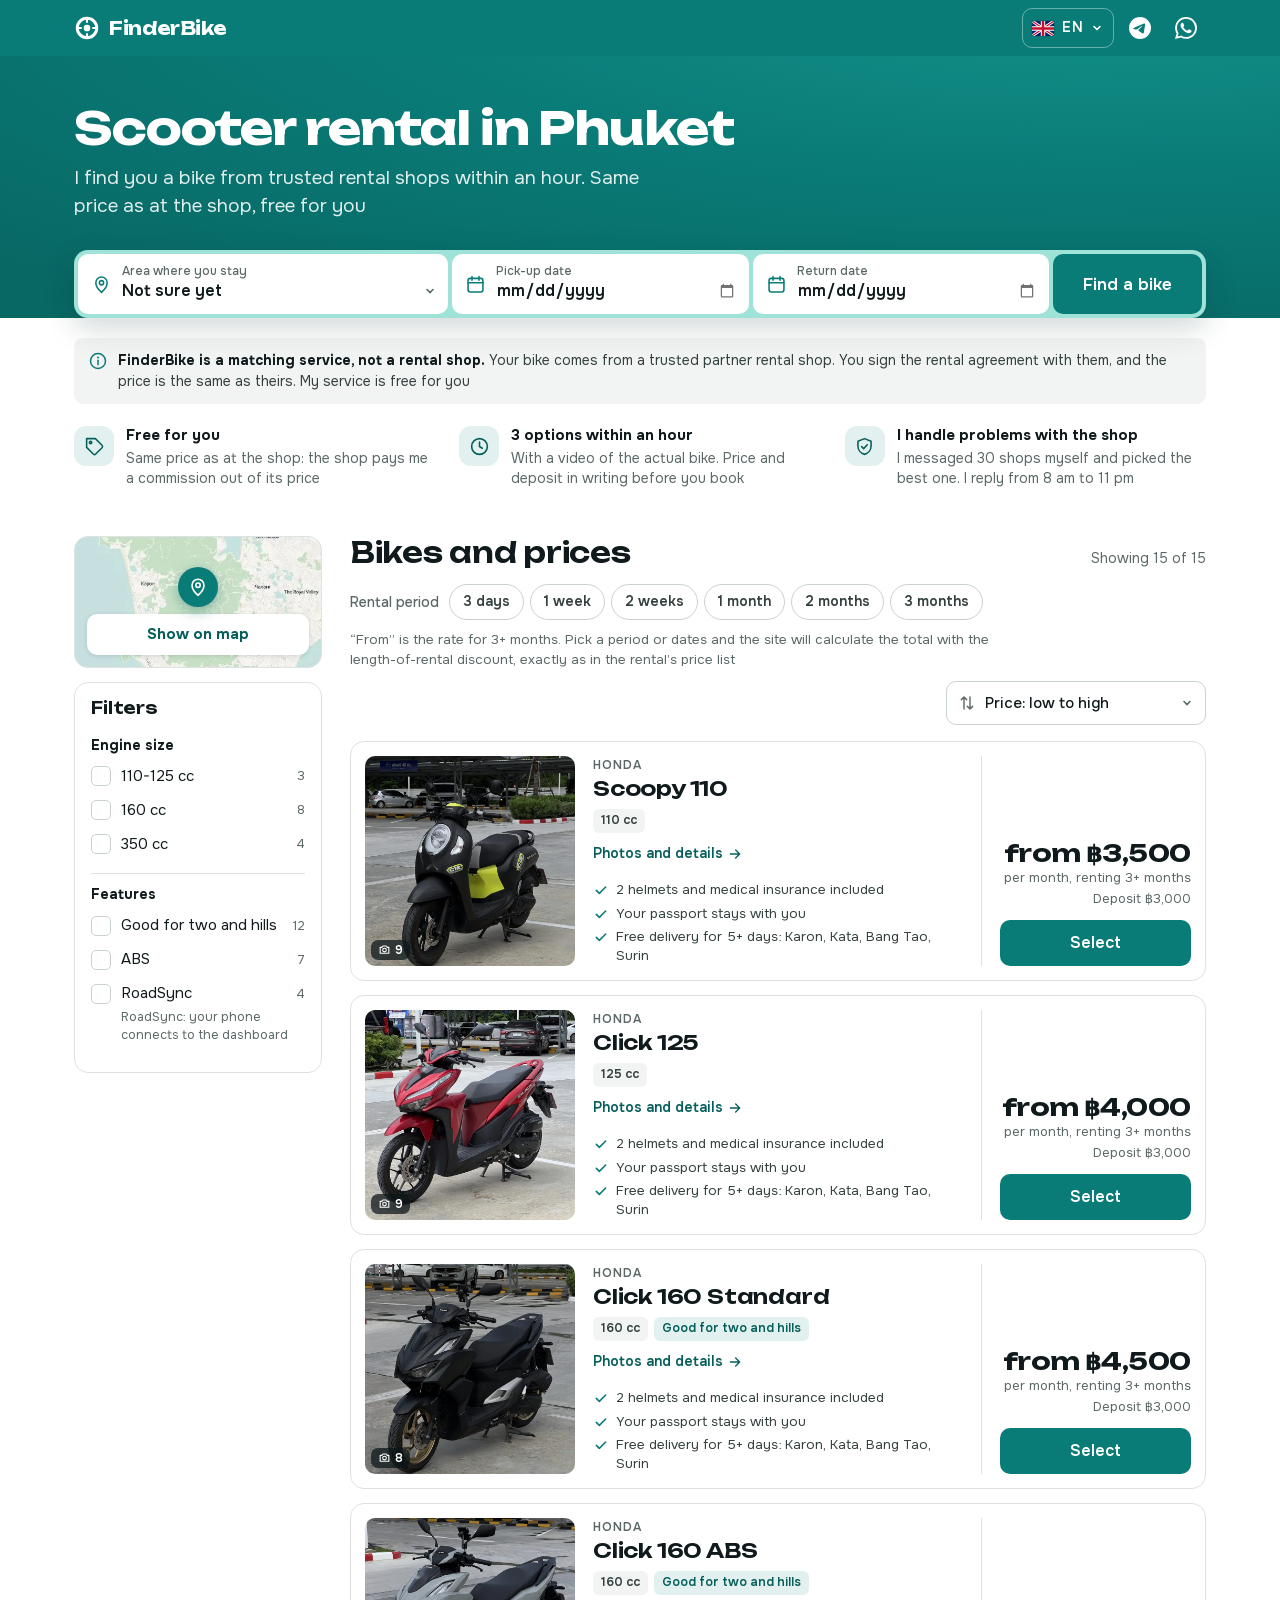
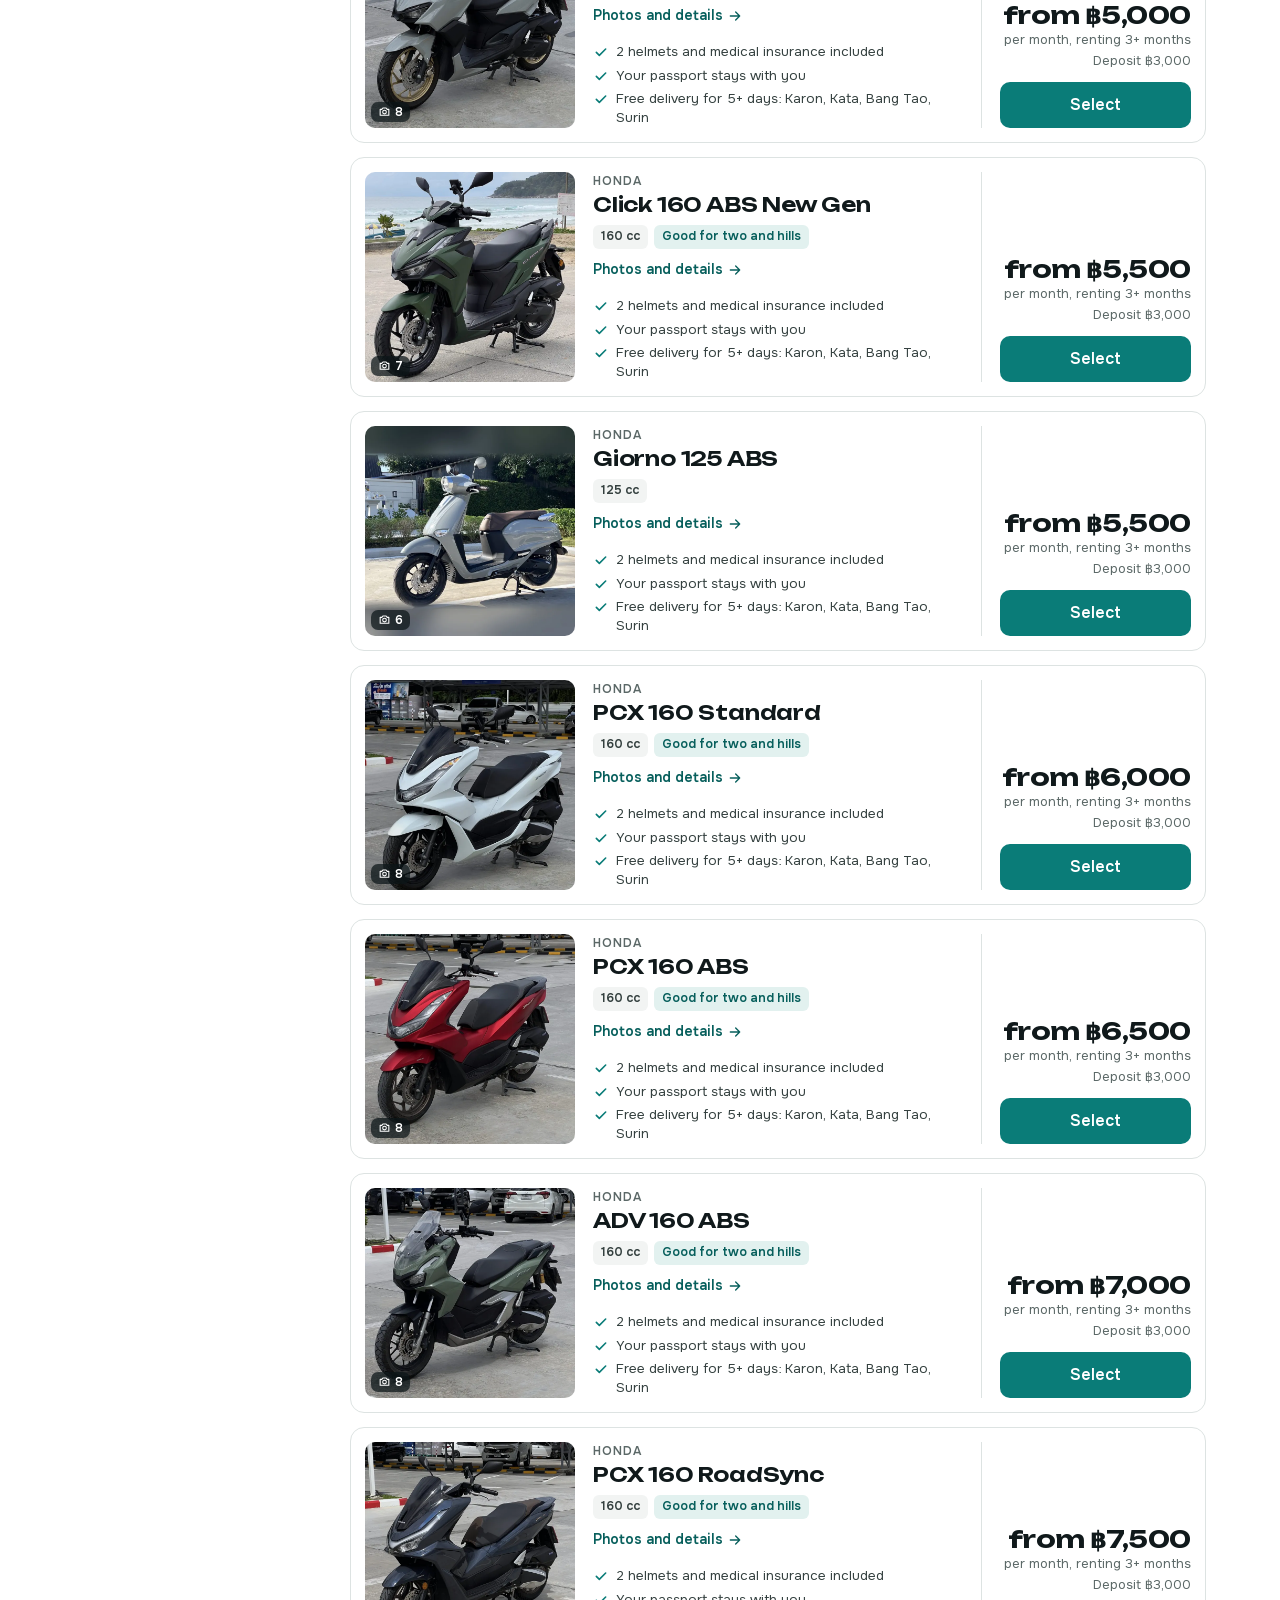
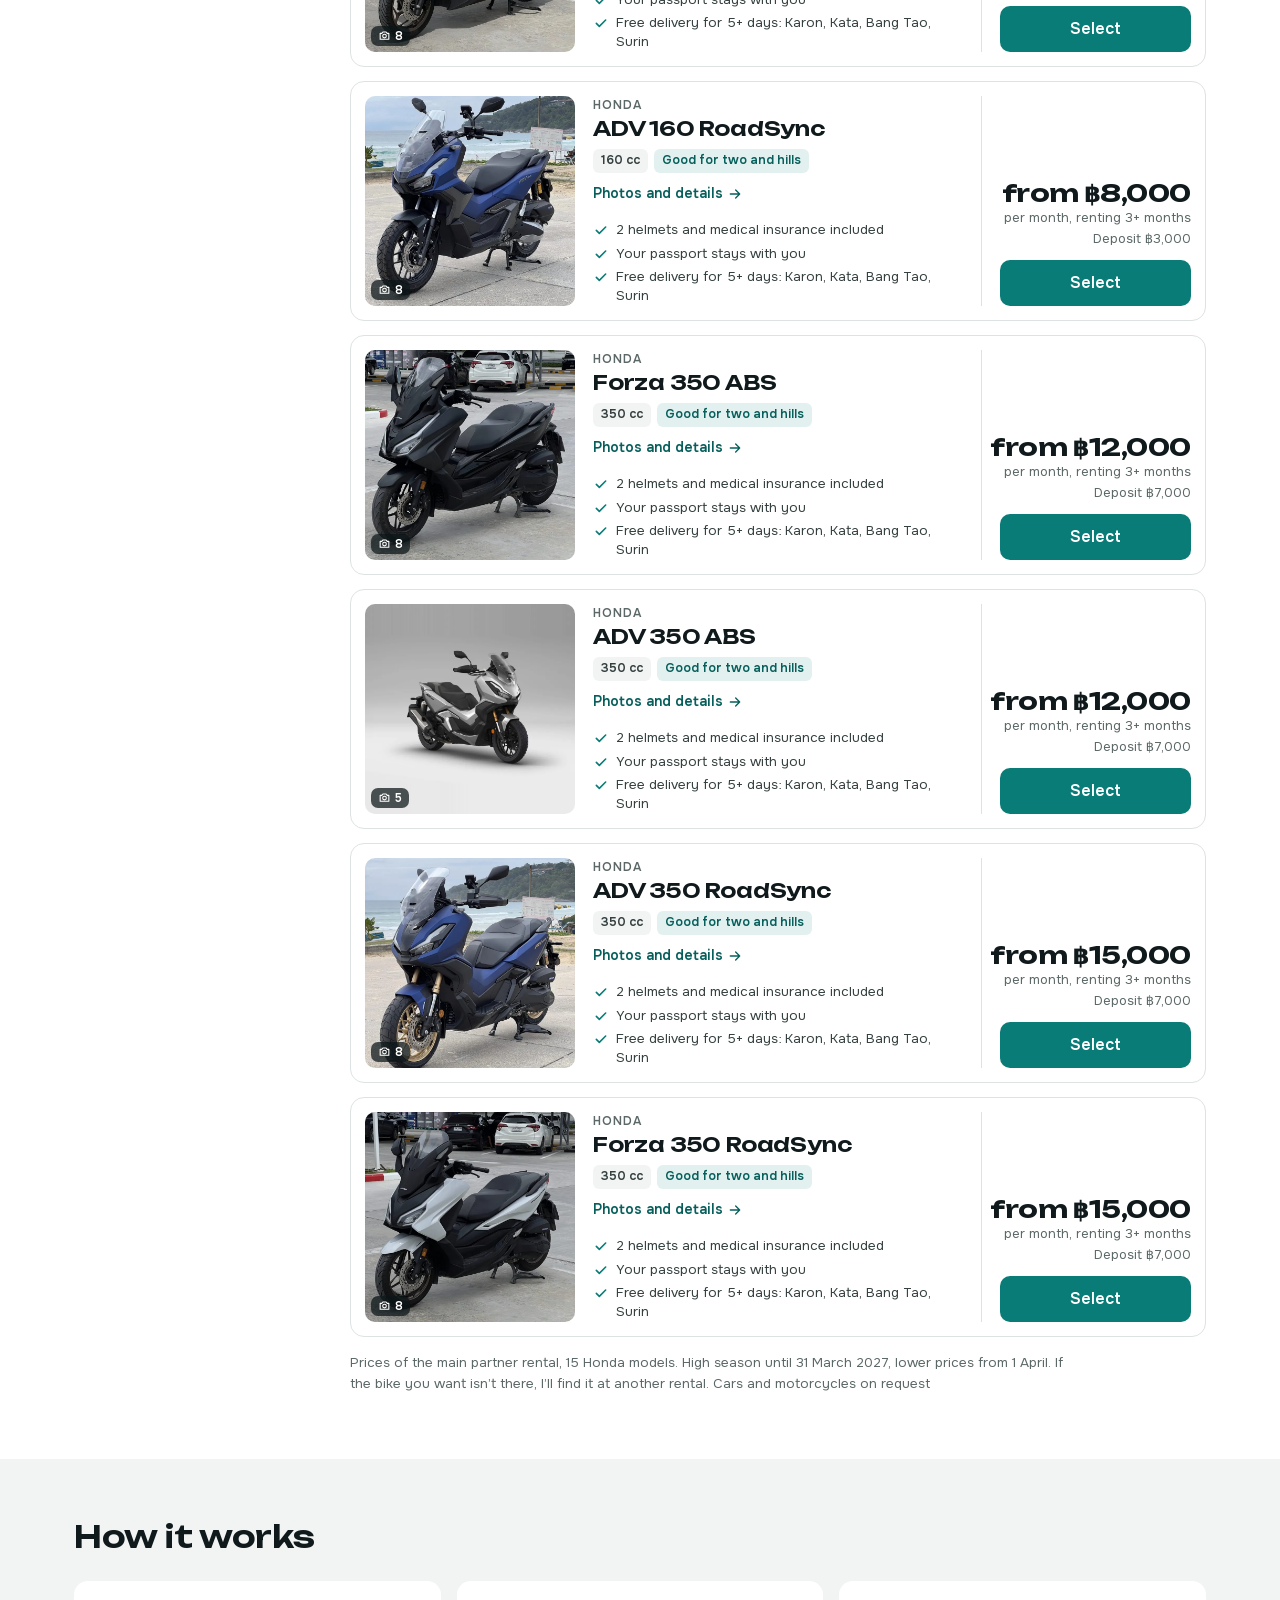
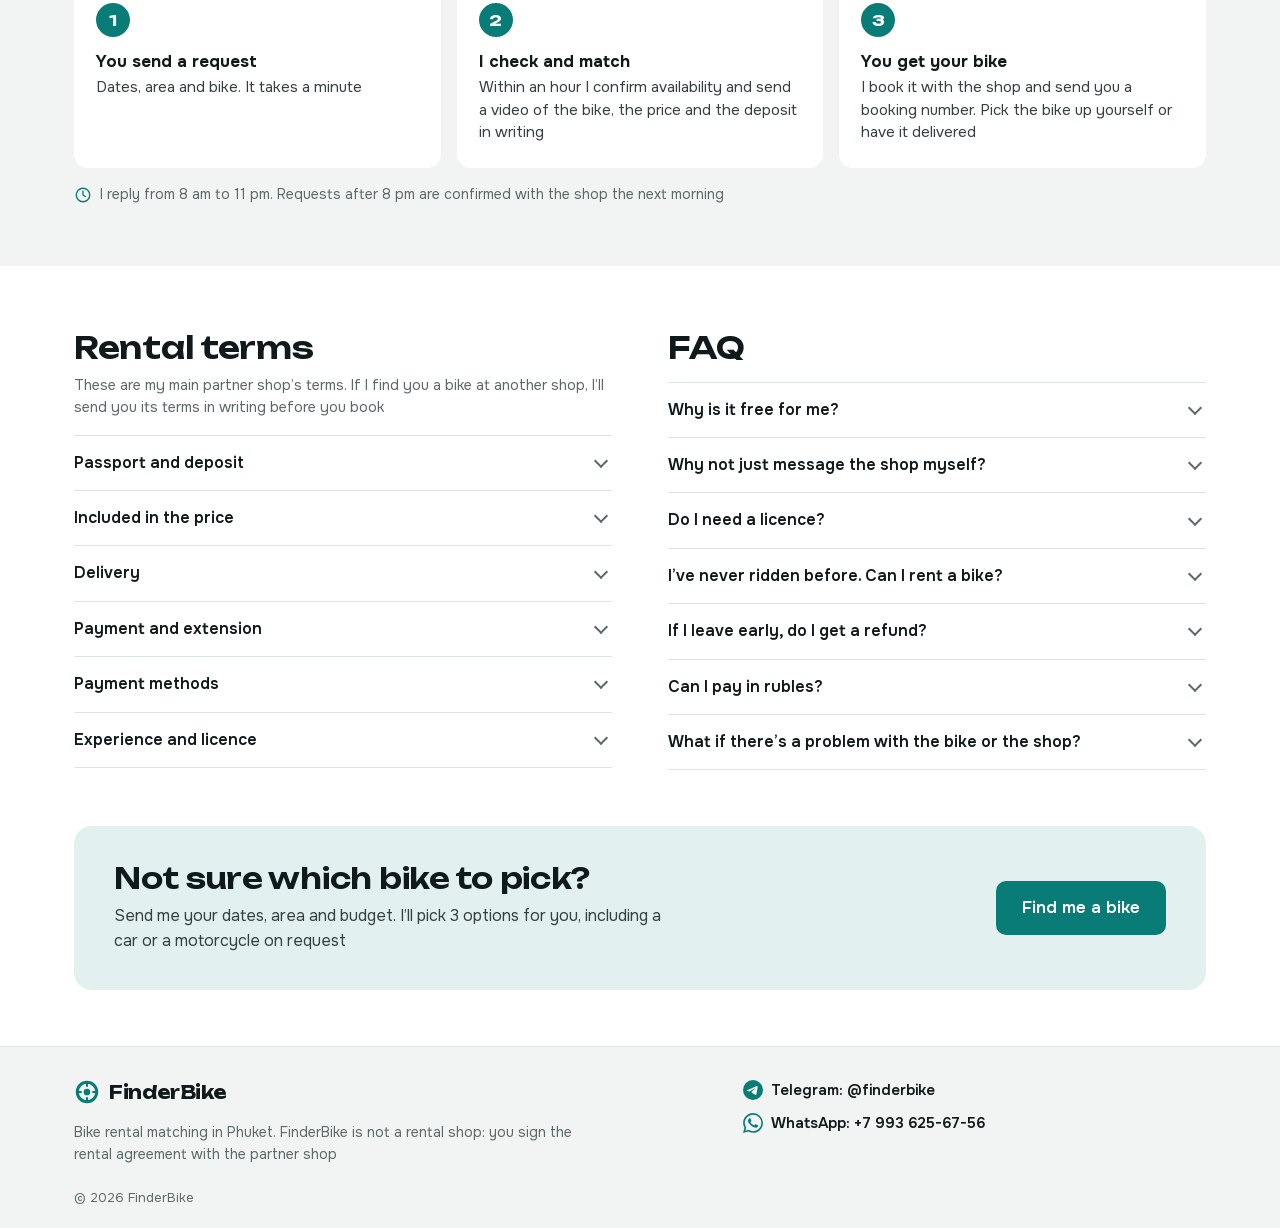
==== commit 291b4d48: "Калькулятор цен как у проката, цены «от» и карта прокатов - assets/price.js: ступени 1+/3+/7+ дней, " ====
--- a/index.html
+++ b/index.html
@@ -33,6 +33,7 @@
 <link rel="stylesheet" href="assets/fonts.css">
 <link rel="stylesheet" href="assets/style.css">
 <script defer src="assets/i18n.js"></script>
+<script defer src="assets/price.js"></script>
 <script defer src="assets/app.js"></script>
 </head>
 <body>
@@ -105,6 +106,10 @@
 
   <section class="wrap results" id="results" aria-labelledby="resT">
     <aside class="side" aria-labelledby="sideT">
+      <button type="button" class="mapbtn" data-map>
+        <span class="mapbtn__pin"><svg aria-hidden="true"><use href="#i-pin"/></svg></span>
+        <span class="mapbtn__t" data-i18n="map.open">Показать на карте</span>
+      </button>
       <div class="side__box">
         <h2 class="side__t" id="sideT" data-i18n="flt.t">Фильтры</h2>
         <div class="flt" id="fltSide"></div>
@@ -118,14 +123,16 @@
       <div class="ctrl">
       <div class="bar" id="bar">
         <div class="bar__period" id="barPeriod">
-          <span class="bar__l" id="perL" data-i18n="res.for">Цены за</span>
-          <div class="seg" id="period" role="radiogroup" aria-labelledby="perL"></div>
+          <span class="bar__l" id="perL" data-i18n="dur.l">Срок аренды</span>
+          <div class="seg seg--dur" id="period" role="radiogroup" aria-labelledby="perL"></div>
+          <p class="bar__note" id="barNote"></p>
         </div>
         <div class="bar__dates" id="barDates" hidden>
           <svg aria-hidden="true"><use href="#i-cal"/></svg>
           <div>
             <p><b id="barDatesTxt"></b> <span id="barTier"></span> <button type="button" class="link" id="barChange" data-i18n="res.change">Изменить</button></p>
-            <p class="bar__exact" data-i18n="res.exact">Точную сумму на ваши даты подтвержу в течение часа</p>
+            <p class="bar__exact" data-i18n="res.exact">Сумма посчитана по прайсу проката-партнёра. Наличие на ваши даты подтвержу в течение часа</p>
+            <p class="bar__exact bar__low" id="barLow" data-i18n="res.low" hidden>С 1 апреля действуют цены низкого сезона, они уже учтены в сумме</p>
           </div>
         </div>
       </div>
@@ -135,6 +142,9 @@
           <span class="sr-only" data-i18n="sort.l">Сортировка</span>
           <select id="sort"></select>
         </label>
+        <button type="button" class="btn btn--line tools__map" data-map>
+          <svg aria-hidden="true"><use href="#i-pin"/></svg><span data-i18n="map.open">Показать на карте</span>
+        </button>
         <button type="button" class="btn btn--line tools__flt" id="fltBtn">
           <svg aria-hidden="true"><use href="#i-filter"/></svg><span data-i18n="flt.t">Фильтры</span><span class="badge" id="fltBadge" hidden></span>
         </button>
@@ -145,7 +155,7 @@
         <p data-i18n="flt.empty">Под эти фильтры ничего не подошло</p>
         <button type="button" class="btn btn--line" data-reset data-i18n="flt.reset">Сбросить фильтры</button>
       </div>
-      <p class="list__caption" data-i18n="res.caption">Цены высокого сезона, до 31 марта 2027. 15 моделей Honda у основного проката-партнёра. Нет нужного байка у него - найду у других. Машины и мотоциклы - по запросу</p>
+      <p class="list__caption" data-i18n="res.caption">Цены основного проката-партнёра, 15 моделей Honda. Высокий сезон до 31 марта 2027, с 1 апреля цены ниже. Нет нужного байка у него - найду у других. Машины и мотоциклы - по запросу</p>
     </div>
   </section>
 
@@ -239,11 +249,12 @@
         <div class="tags" id="galTags"></div>
         <p class="note" id="galNote" hidden></p>
         <h3 class="gal__h" data-i18n="d.prices">Цены</h3>
+        <div class="gcalc" id="galCalc"></div>
         <dl class="ptab" id="galPrices"></dl>
         <p class="gal__dep" id="galDep"></p>
         <h3 class="gal__h" data-i18n="d.incl">Что вы получаете</h3>
         <ul class="checks" id="galChecks"></ul>
-        <p class="gal__season" data-i18n="d.season">Цены высокого сезона, до 31 марта 2027</p>
+        <p class="gal__season" data-i18n="d.season">Высокий сезон: 15 октября - 31 марта. С 1 апреля цены ниже</p>
       </div>
       <div class="gal__cta">
         <div class="gal__ctaPrice" id="galCtaPrice"></div>
@@ -307,6 +318,25 @@
     </div>
     <div class="sheet__body flt" id="fltSheet"></div>
     <div class="sheet__foot"><button type="button" class="btn btn--accent btn--block" id="fltShow" data-close></button></div>
+  </div>
+</dialog>
+
+<!-- Карта прокатов -->
+<dialog class="dlg mapd" id="mapd" aria-labelledby="mapT">
+  <div class="mapd__in">
+    <header class="mapd__hdr">
+      <div class="mapd__ttl">
+        <h2 id="mapT" data-i18n="map.t">Прокаты на карте</h2>
+        <p class="mapd__leg"><span class="leg leg--ok"></span><span data-i18n="map.legOk">Партнёр, цены на сайте</span><span class="leg leg--soon"></span><span data-i18n="map.legSoon">На проверке</span></p>
+      </div>
+      <button type="button" class="dlg__x dlg__x--flat" data-close data-i18n-attr="aria-label:d.close" aria-label="Закрыть"><svg aria-hidden="true"><use href="#i-x"/></svg></button>
+    </header>
+    <div class="mapd__body">
+      <div class="mapd__map" id="mapBox"></div>
+      <p class="mapd__state" id="mapState" data-i18n="map.load">Загружаю карту…</p>
+      <p class="mapd__hint" id="mapHint" data-i18n="map.hint">Нажмите на метку, чтобы увидеть байки и цены</p>
+      <aside class="mapd__panel" id="mapPanel" hidden></aside>
+    </div>
   </div>
 </dialog>
 
--- a/assets/style.css
+++ b/assets/style.css
@@ -399,3 +399,95 @@
   html{scroll-behavior:auto}
   *,*::before,*::after{animation-duration:.01ms!important;animation-iteration-count:1!important;transition-duration:.01ms!important}
 }
+
+/* ---------- calculator ---------- */
+.seg--dur{display:flex;flex-wrap:wrap;gap:6px;padding:0;background:none;border-radius:0}
+.seg--dur button{min-height:36px;padding:0 13px;border:1px solid var(--line-2);border-radius:999px;background:#fff;font-weight:600}
+.seg--dur button:hover{border-color:var(--accent)}
+.seg--dur button[aria-checked="true"]{background:var(--accent);border-color:var(--accent);color:#fff;box-shadow:none}
+.bar__period{align-items:flex-start}
+.bar__l{line-height:36px}
+.bar__note{flex-basis:100%;font-size:13.5px;line-height:1.45;color:var(--ink-3);max-width:640px}
+@media (max-width:420px){.bar__period{display:flex}.seg--dur{width:auto}.seg--dur button{padding:0 11px;font-size:13.5px}}
+.bar__low{color:var(--accent-ink)}
+.save{display:inline-block;margin:2px 0 1px;padding:2px 8px;border-radius:6px;background:var(--accent-soft);color:var(--accent-ink);font-size:12.5px;font-weight:700;line-height:1.5}
+.card__cap{color:var(--accent-ink)}
+.card__price b{white-space:nowrap}
+.gcalc{margin-top:16px;padding:12px 14px;border-radius:var(--r-sm);background:var(--accent-soft)}
+.gcalc__l{font-size:14px;color:var(--ink-2)}
+.gcalc__v b{font:700 24px/1.2 var(--f-head);letter-spacing:-.02em}
+.gcalc .card__sub{color:var(--ink-2)}
+.gcalc .save{background:#fff}
+
+/* ---------- map entry ---------- */
+.mapbtn{position:relative;display:flex;align-items:flex-end;width:100%;height:132px;margin-bottom:14px;padding:12px;border:1px solid var(--line);border-radius:var(--r);overflow:hidden;background:#bfe3df url("../img/map-preview.webp") center/cover no-repeat;text-align:left;cursor:pointer}
+.mapbtn__pin{position:absolute;left:50%;top:38%;display:grid;place-items:center;width:40px;height:40px;margin:-20px 0 0 -20px;border-radius:50%;background:var(--accent);color:#fff;box-shadow:0 4px 14px rgba(8,104,100,.4);transition:transform .2s var(--ease)}
+.mapbtn__pin svg{width:22px;height:22px}
+.mapbtn__t{display:block;width:100%;padding:9px 12px;border-radius:10px;background:#fff;font-weight:700;font-size:15px;text-align:center;color:var(--accent-ink);box-shadow:0 1px 4px rgba(16,25,27,.14)}
+.mapbtn:hover .mapbtn__pin{transform:translateY(-3px)}
+.mapbtn:focus-visible{outline:2px solid var(--ink);outline-offset:2px}
+.tools__map{min-height:44px;padding:0 14px;font-size:15px;font-weight:600}
+.tools__map svg{width:18px;height:18px}
+@media (min-width:900px){.tools__map{display:none}}
+@media (max-width:899px){.tools{flex-wrap:wrap}.sort{flex-basis:100%;max-width:none}.tools__map,.tools__flt{flex:1}}
+
+/* ---------- map dialog ---------- */
+.mapd{width:100vw;height:100dvh;margin:0;inset:0}
+.mapd__in{display:flex;flex-direction:column;height:100%;background:#fff}
+.mapd__hdr{display:flex;align-items:center;justify-content:space-between;gap:12px;padding:10px 12px 10px 16px;border-bottom:1px solid var(--line);background:#fff;z-index:3}
+.mapd__ttl h2{font-size:18px}
+.mapd__leg{display:flex;flex-wrap:wrap;align-items:center;gap:4px 8px;margin-top:3px;font-size:12.5px;color:var(--ink-3)}
+.leg{display:inline-block;width:12px;height:12px;border-radius:50%}
+.leg--ok{background:var(--accent)}
+.leg--soon{background:#8a9695;margin-left:6px}
+.mapd__body{position:relative;flex:1;min-height:0}
+.mapd__map,.mapd__map.maplibregl-map{position:absolute;inset:0;background:#bfe3df}
+.mapd__state{position:absolute;left:50%;top:50%;transform:translate(-50%,-50%);padding:10px 16px;border-radius:10px;background:#fff;box-shadow:var(--shadow);font-weight:600;text-align:center;max-width:300px}
+.mapd__hint{position:absolute;left:50%;top:12px;transform:translateX(-50%);padding:7px 14px;border-radius:999px;background:rgba(16,25,27,.82);color:#fff;font-size:13.5px;white-space:nowrap;pointer-events:none}
+@media (max-width:420px){.mapd__hint{white-space:normal;width:calc(100% - 32px);text-align:center}}
+.mk{display:block;padding:0;border:0;background:none;cursor:pointer}
+.mk--p span{position:relative;display:block;padding:6px 10px;border-radius:9px;background:var(--accent);color:#fff;font:700 13.5px/1.1 var(--f-head);letter-spacing:-.01em;white-space:nowrap;box-shadow:0 3px 10px rgba(8,60,58,.35);transition:transform .15s var(--ease),background-color .15s var(--ease)}
+.mk--p span::after{content:"";position:absolute;left:50%;bottom:-6px;margin-left:-6px;border:6px solid transparent;border-bottom:0;border-top-color:var(--accent)}
+.mk--p:hover span,.mk--p.is-on span{background:var(--ink);transform:scale(1.06)}
+.mk--p:hover span::after,.mk--p.is-on span::after{border-top-color:var(--ink)}
+.mk--s{width:16px;height:16px;border-radius:50%;background:#8a9695;border:3px solid #fff;box-shadow:0 1px 5px rgba(0,0,0,.3);transition:transform .15s var(--ease)}
+.mk--s:hover,.mk--s.is-on{transform:scale(1.3);background:var(--ink-2)}
+.mk:focus-visible{outline:2px solid var(--ink);outline-offset:3px;border-radius:10px}
+.mapd__panel{position:absolute;left:0;right:0;bottom:0;z-index:4;max-height:64%;overflow-y:auto;padding:4px 16px calc(16px + env(safe-area-inset-bottom));background:#fff;border-radius:18px 18px 0 0;box-shadow:0 -6px 24px rgba(0,0,0,.18);overscroll-behavior:contain}
+.mapd__panel[hidden]{display:none!important}
+@media (min-width:900px){
+  .mapd{width:min(1240px,calc(100vw - 48px));height:min(820px,calc(100dvh - 48px));margin:auto;inset:0}
+  .mapd__in{border-radius:18px;overflow:hidden;box-shadow:var(--shadow-lg)}
+  .mapd__panel{left:12px;top:12px;bottom:12px;right:auto;width:390px;max-height:none;border-radius:14px;padding:4px 18px 18px;box-shadow:0 6px 24px rgba(0,0,0,.18)}
+}
+.mp__top{position:sticky;top:0;z-index:2;margin:0 -16px;padding:8px 8px 4px;background:#fff}
+.mp__back{display:inline-flex;align-items:center;gap:4px;min-height:40px;padding:0 10px 0 4px;border:0;border-radius:10px;background:none;color:var(--accent-ink);font-weight:600;font-size:14.5px}
+.mp__back svg{width:20px;height:20px}
+.mp__back:hover{background:var(--surface)}
+.mp__kick{margin-top:2px;font-size:12.5px;font-weight:700;letter-spacing:.06em;text-transform:uppercase;color:var(--accent-ink)}
+.mp__kick--soon{color:var(--ink-3)}
+.mp__t{margin-top:4px;font-size:24px}
+.mp__s{font-size:13.5px;color:var(--ink-3)}
+.mp__p{margin-top:8px;font-size:14.5px;line-height:1.5;color:var(--ink-2)}
+.mp__facts{display:grid;gap:7px;margin:12px 0 0;padding:0;list-style:none}
+.mp__facts li{display:flex;gap:8px;font-size:14px;line-height:1.4;color:var(--ink-2)}
+.mp__facts svg{flex:none;width:18px;height:18px;color:var(--accent-ink)}
+.mp__strip{display:flex;gap:6px;margin:14px -16px 0;padding:0 16px;overflow-x:auto;scrollbar-width:none}
+.mp__strip button{flex:none;width:96px;height:96px;padding:0;border:0;border-radius:10px;overflow:hidden;background:var(--surface)}
+.mp__strip img{width:100%;height:100%;object-fit:cover}
+.mp__h{margin-top:18px;font-family:var(--f-body);font-size:15px;font-weight:700;letter-spacing:0}
+.mp__list{margin:6px 0 0;padding:0;list-style:none}
+.mp__list li{display:flex;align-items:center;gap:8px;padding:8px 0;border-top:1px solid var(--line)}
+.mp__list li:first-child{border-top:0}
+.mp__bike{display:flex;align-items:center;gap:10px;flex:1;min-width:0;padding:0;border:0;background:none;text-align:left;cursor:pointer}
+.mp__bike img{flex:none;width:48px;height:48px;border-radius:8px;object-fit:cover;background:var(--surface)}
+.mp__bn{flex:1;min-width:0}
+.mp__bn b{display:block;font-size:14.5px}
+.mp__bn small,.mp__bp small{display:block;font-size:12px;color:var(--ink-3)}
+.mp__bp{text-align:right}
+.mp__bp b{font:700 14.5px/1.2 var(--f-head);white-space:nowrap}
+.mp__pick{flex:none;min-height:36px;padding:0 12px;font-size:14px}
+.mp__all{margin-top:12px}
+.mapd .btn--block+.btn--block{margin-top:8px}
+.mapd .mp__p+.mp__facts+.btn{margin-top:16px}
+.maplibregl-ctrl-attrib{font-size:11px}
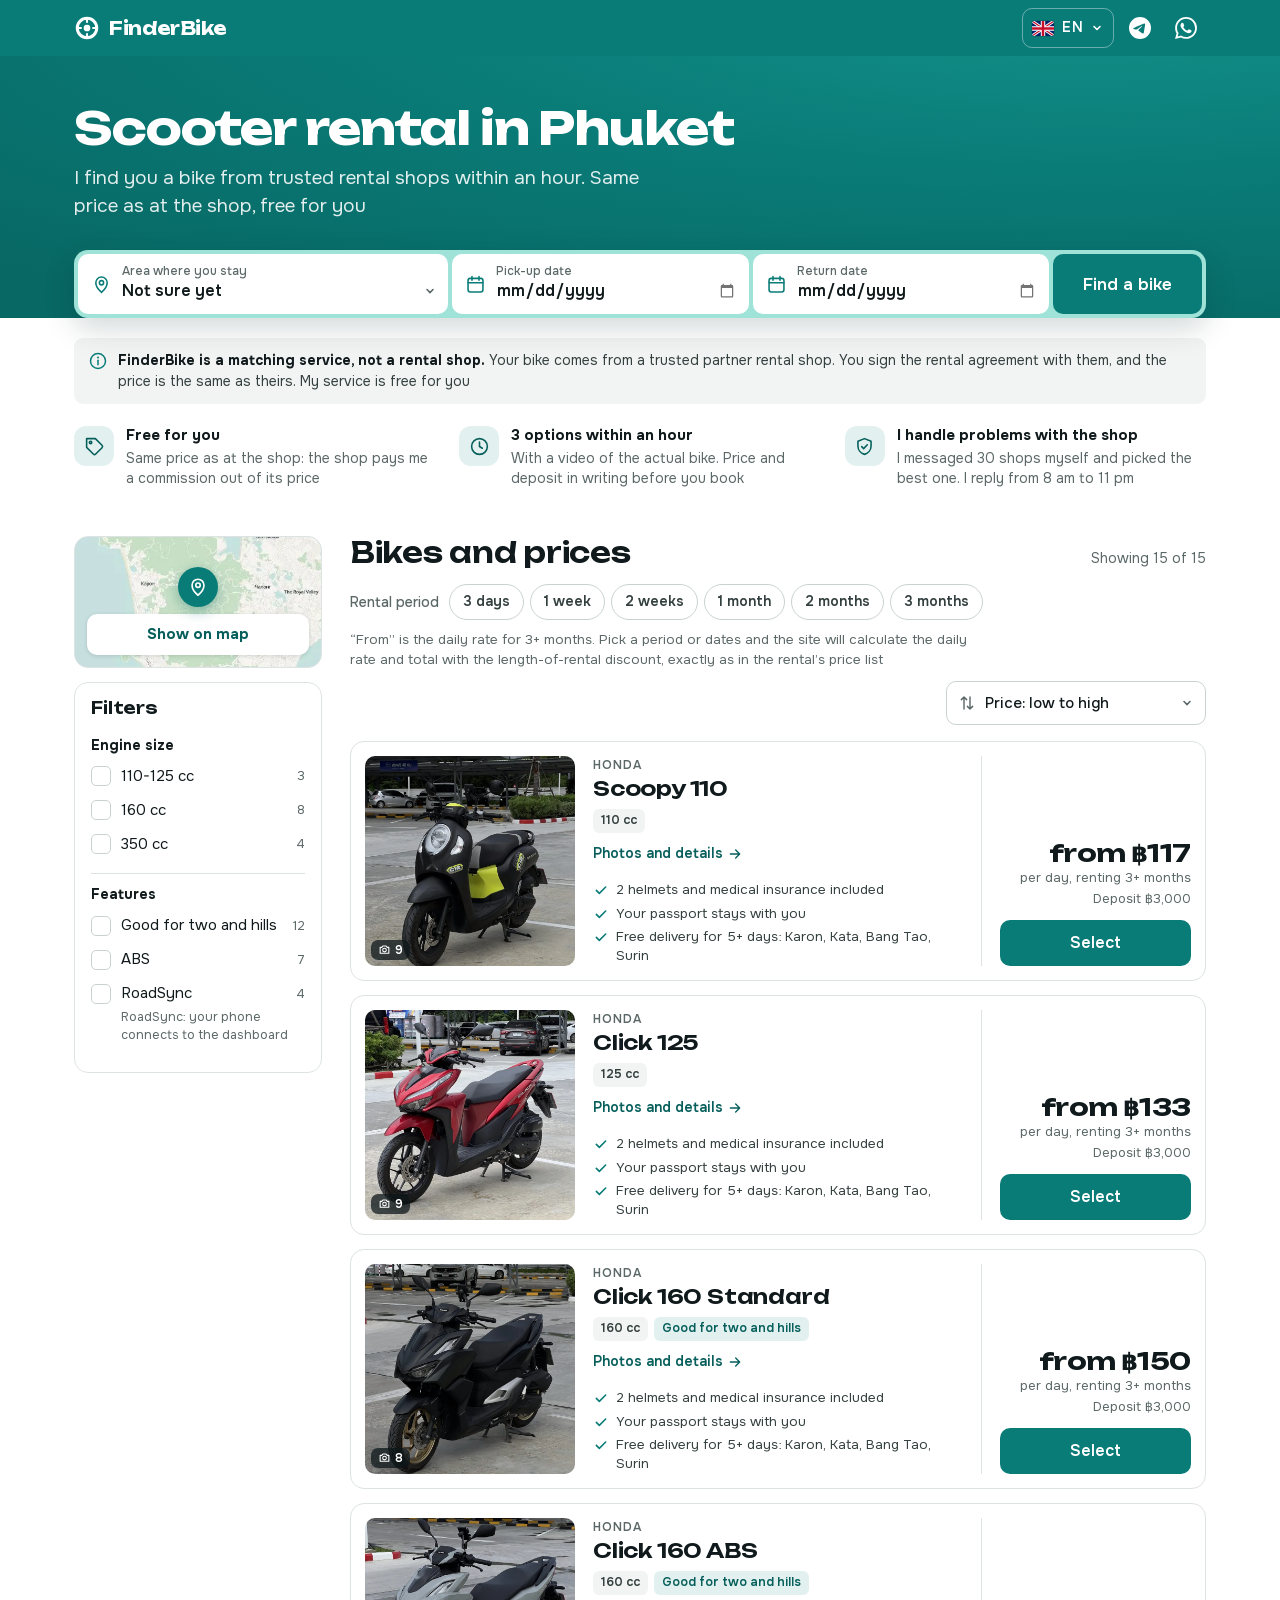
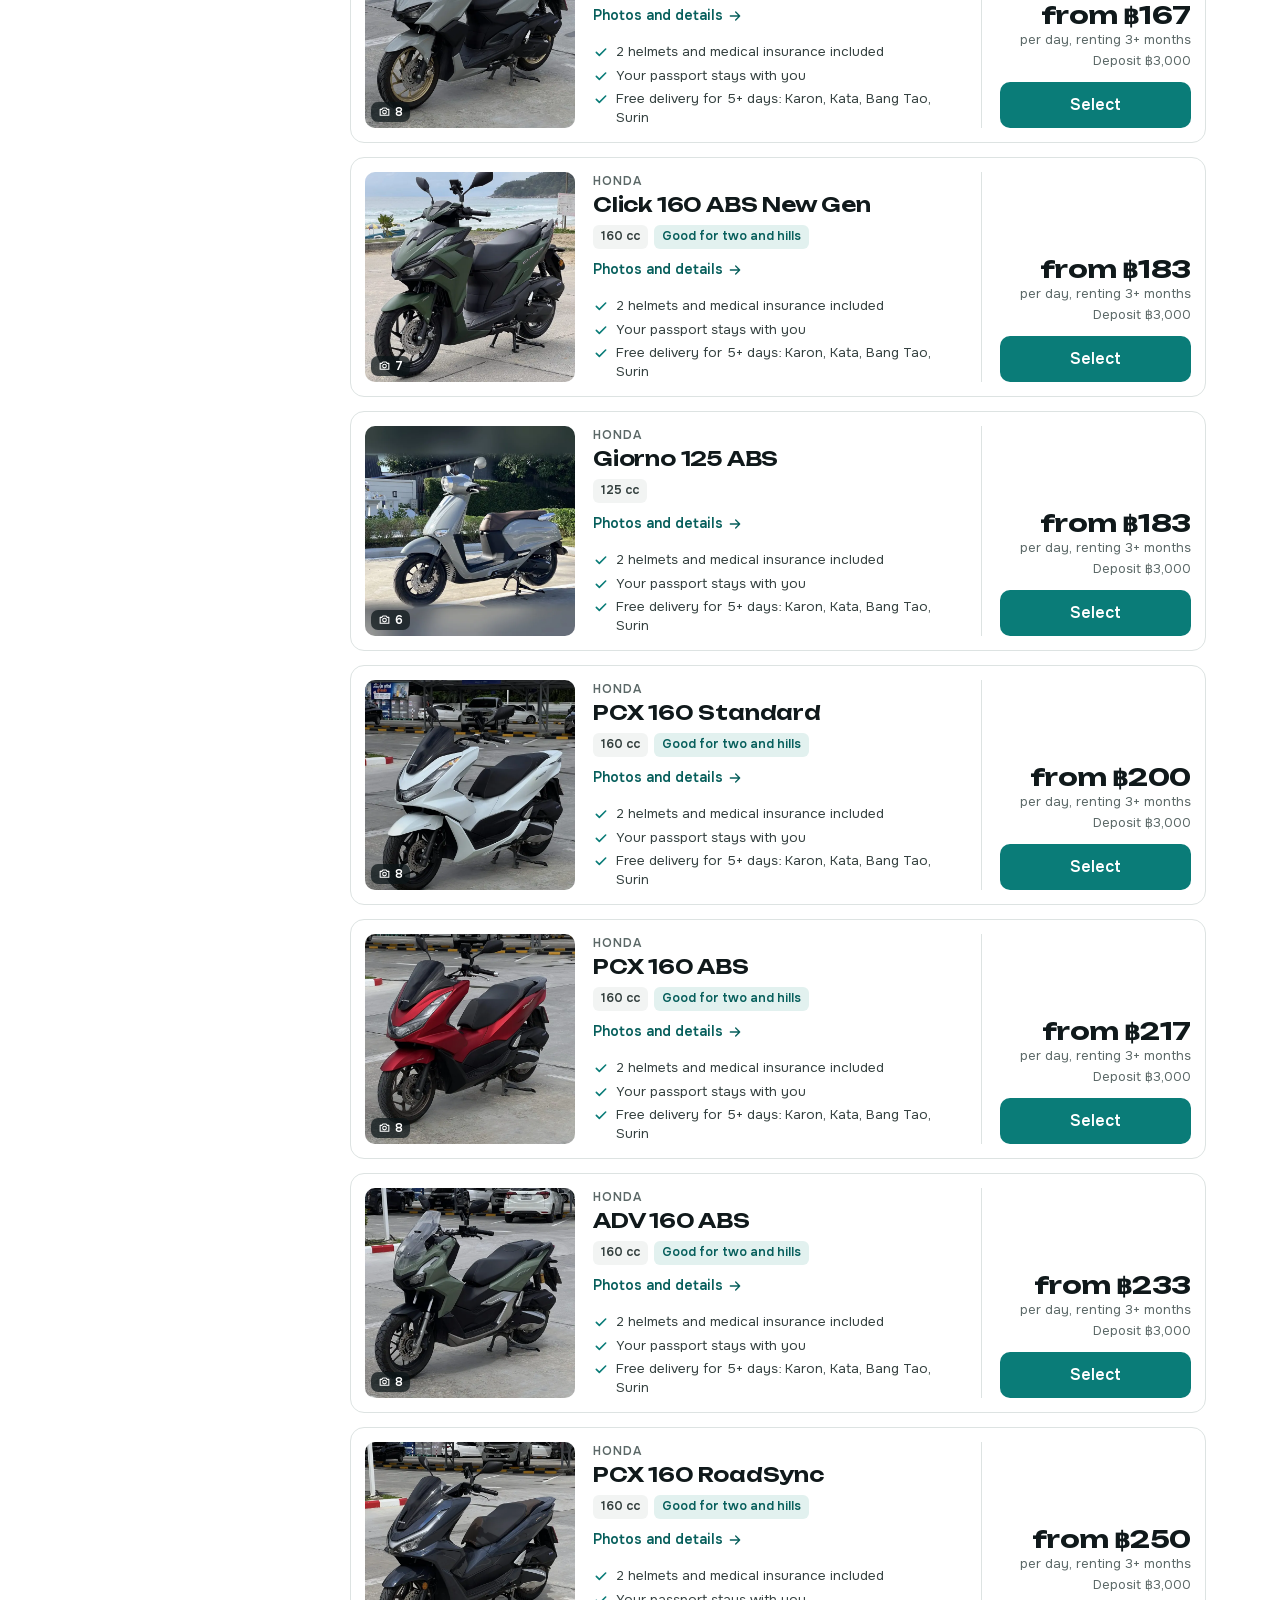
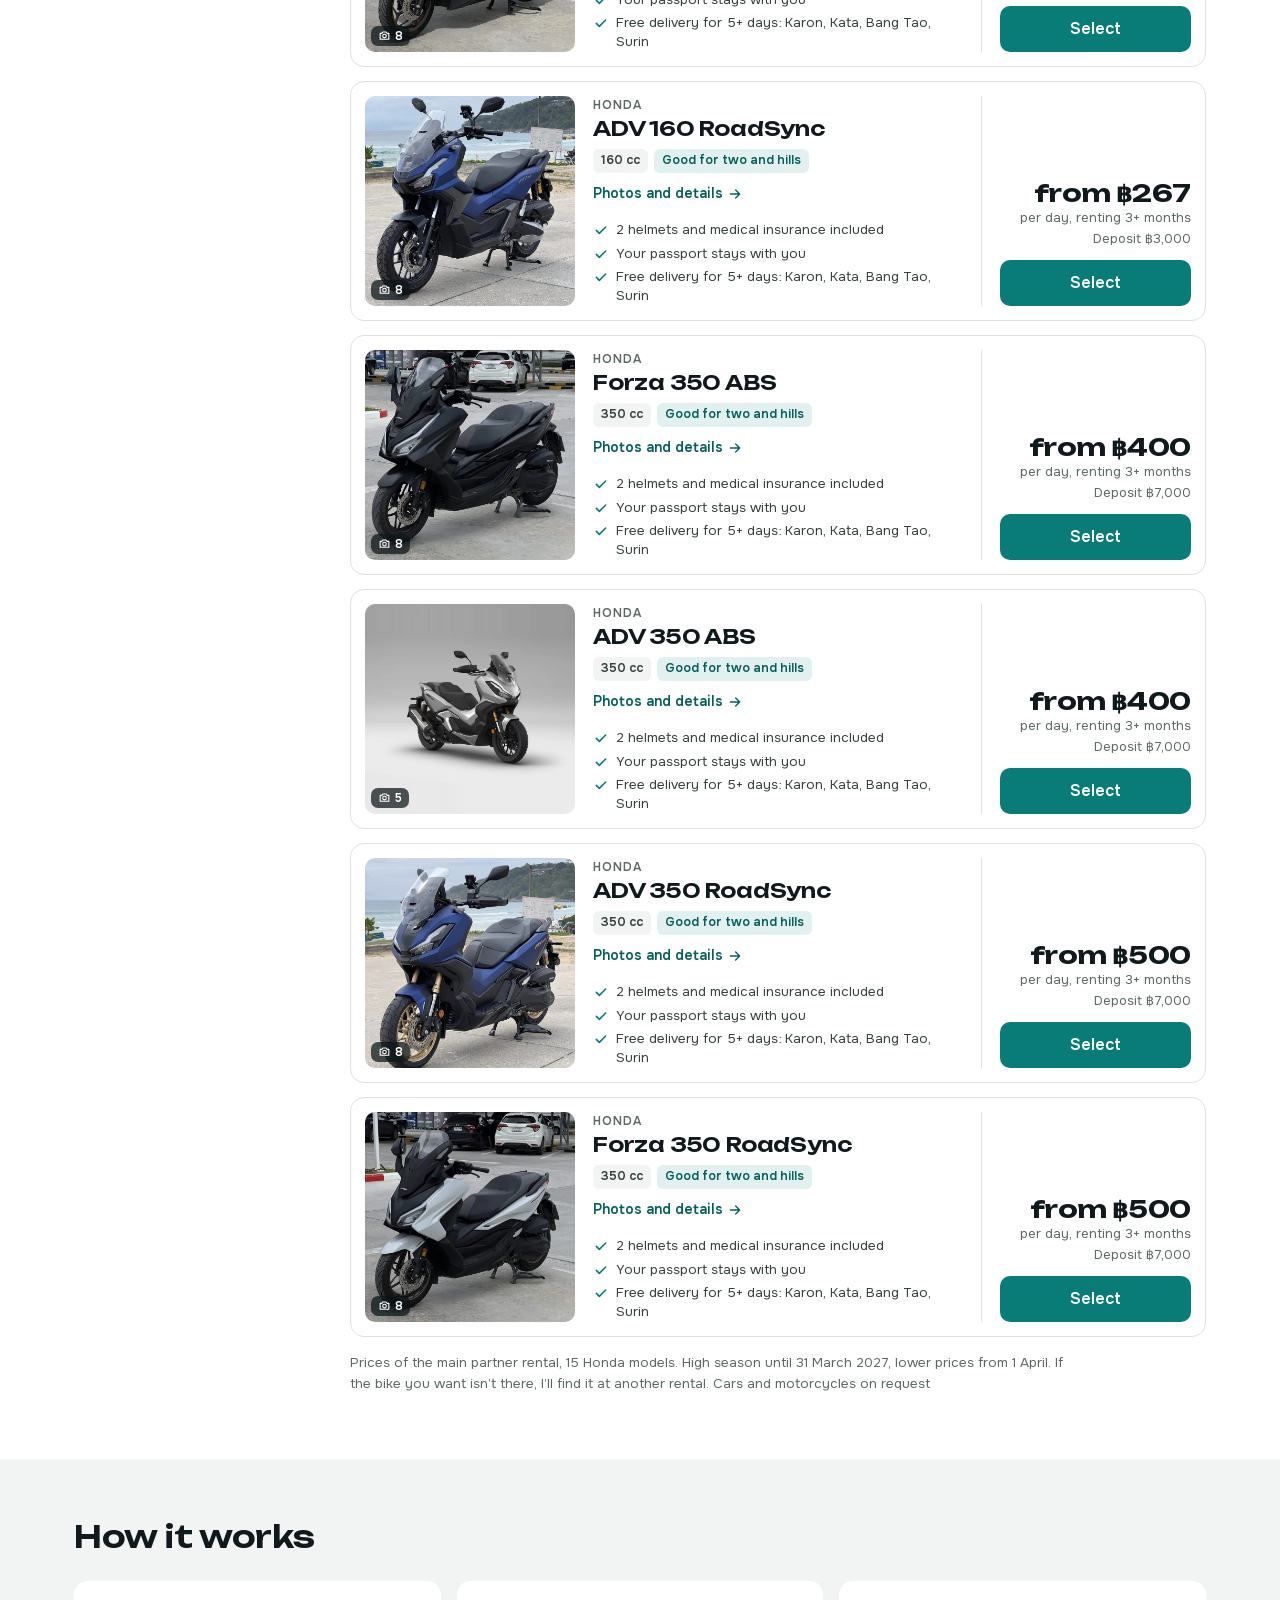
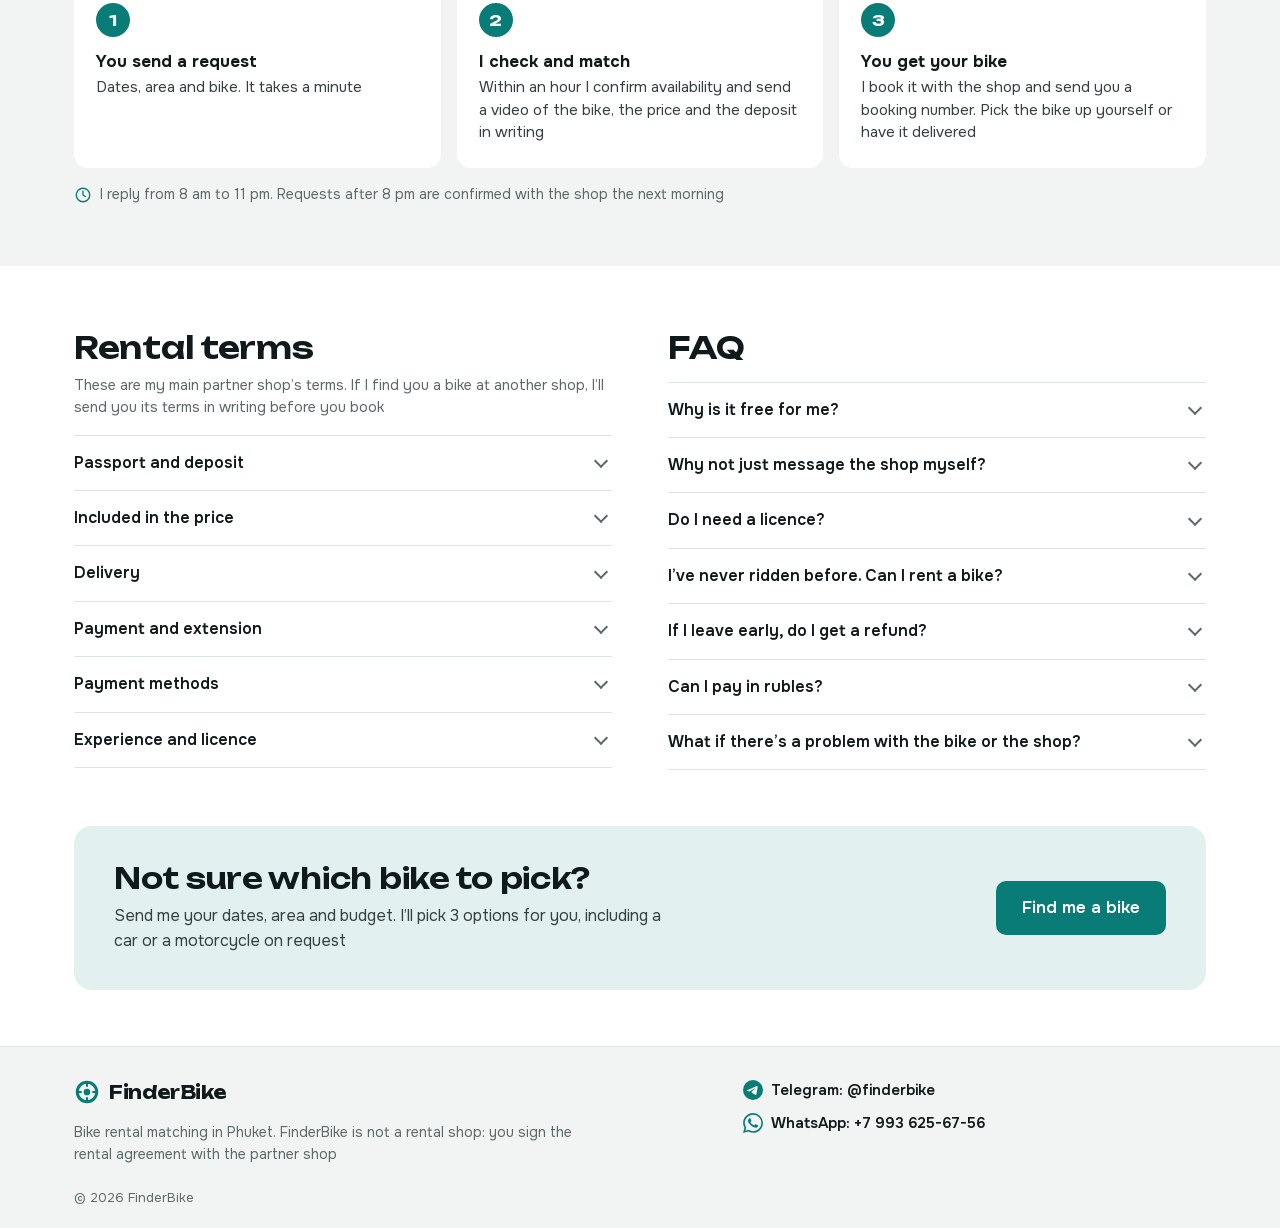
==== commit e8e177e4: "Версия к скриптам и стилям, чтобы браузер не держал старые цены Co-Authored-By: Claude Opus 5.5 <nor" ====
--- a/index.html
+++ b/index.html
@@ -31,10 +31,10 @@
 <link rel="preload" href="assets/fonts/unbounded-cyrillic.woff2" as="font" type="font/woff2" crossorigin>
 <link rel="preload" href="assets/fonts/onest-cyrillic.woff2" as="font" type="font/woff2" crossorigin>
 <link rel="stylesheet" href="assets/fonts.css">
-<link rel="stylesheet" href="assets/style.css">
-<script defer src="assets/i18n.js"></script>
-<script defer src="assets/price.js"></script>
-<script defer src="assets/app.js"></script>
+<link rel="stylesheet" href="assets/style.css?v=4">
+<script defer src="assets/i18n.js?v=4"></script>
+<script defer src="assets/price.js?v=4"></script>
+<script defer src="assets/app.js?v=4"></script>
 </head>
 <body>
 <!--
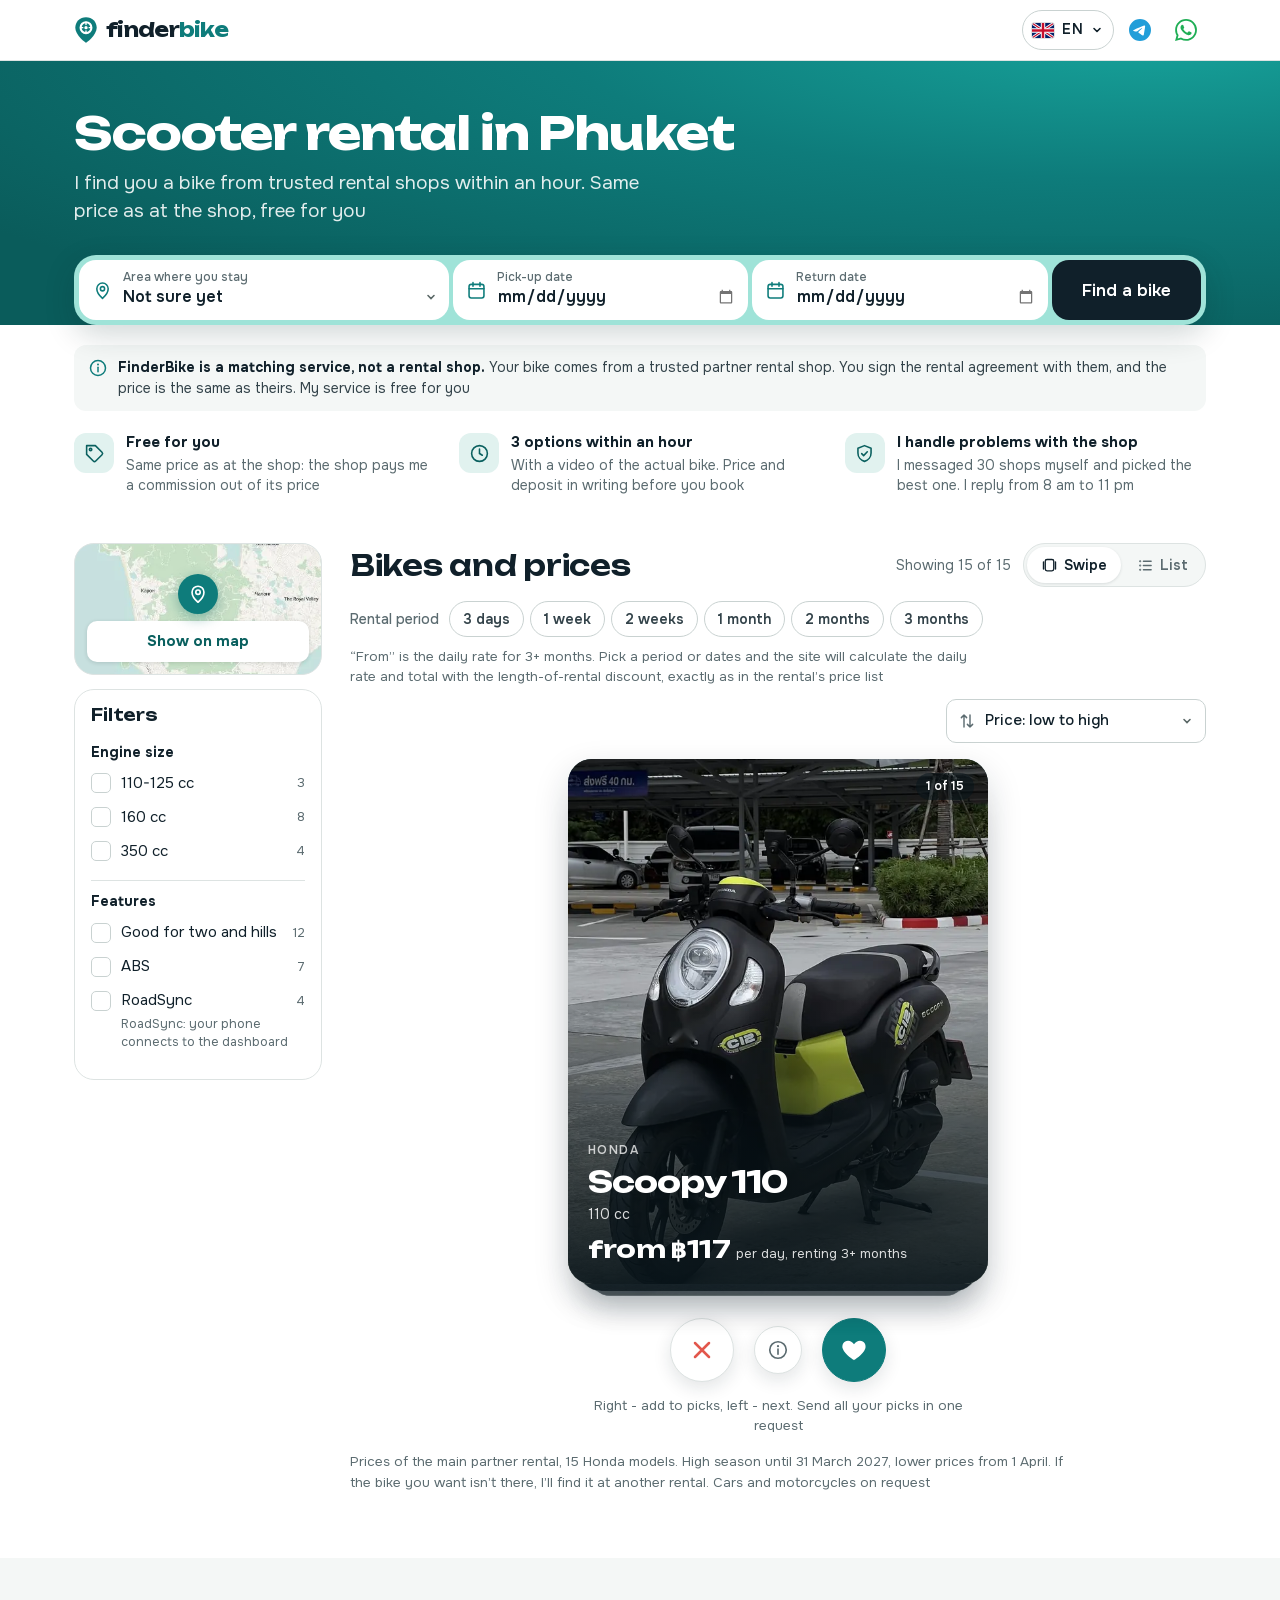
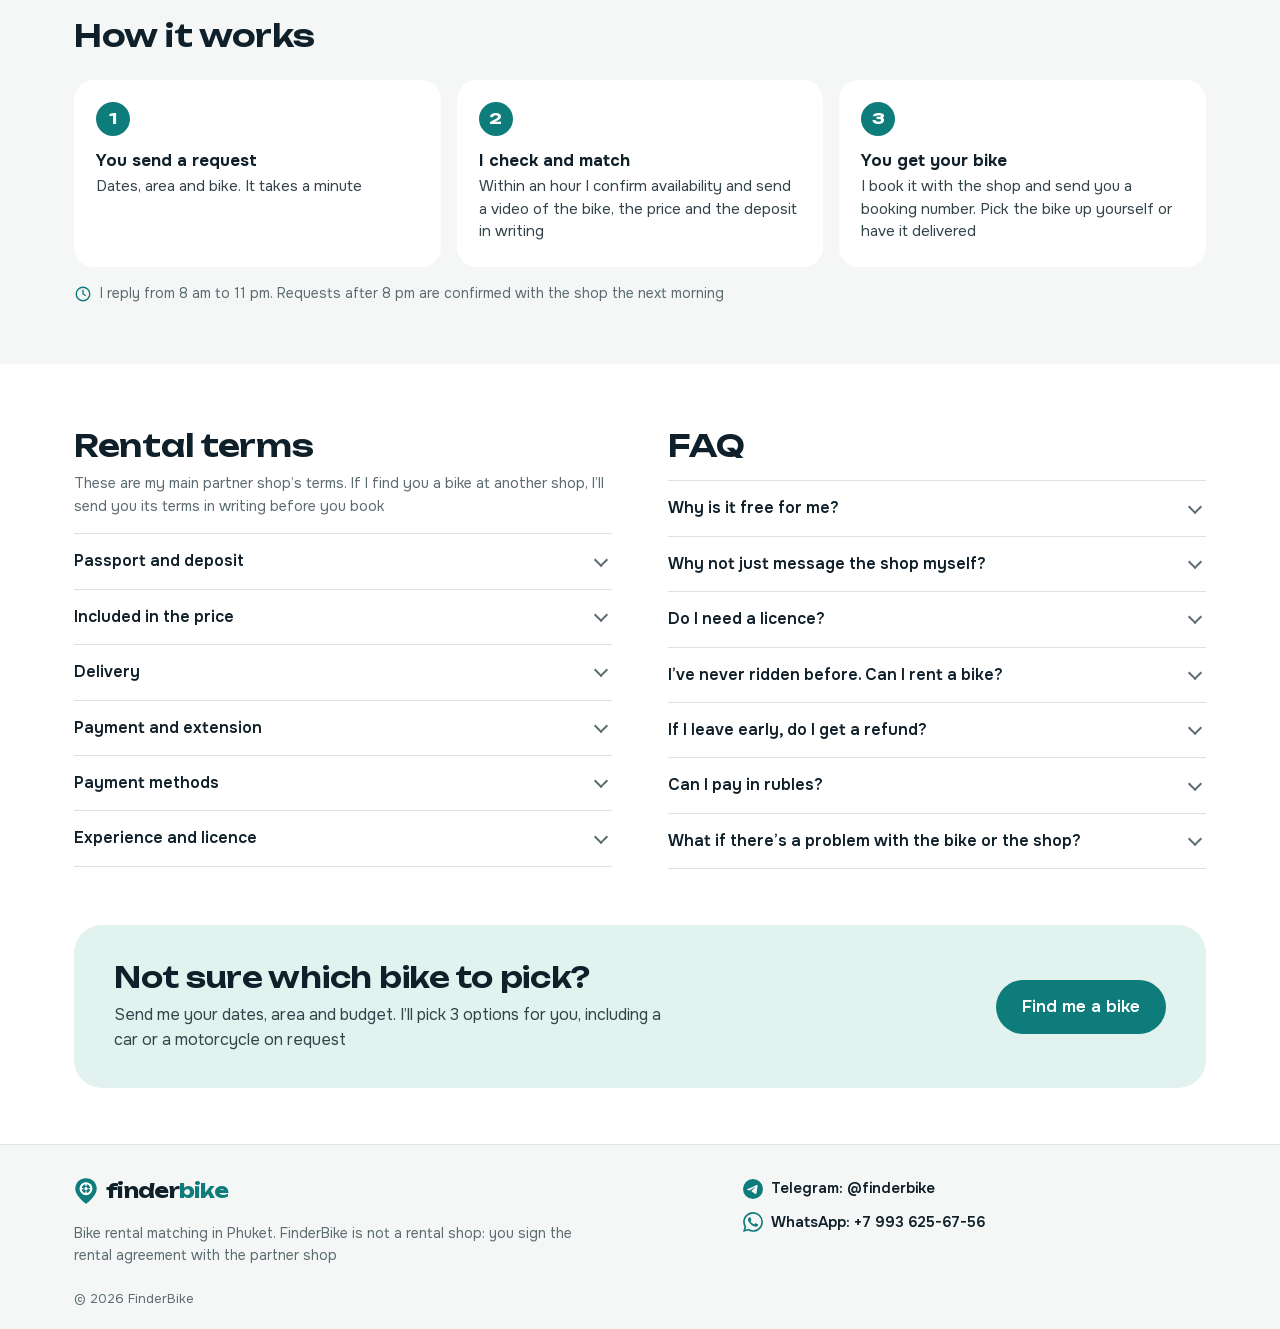
==== commit c37c39c2: "v4: свой знак-пин с колесом, палитра бирюза+ночь, каталог свайпами и подборка одной заявкой Co-Autho" ====
--- a/index.html
+++ b/index.html
@@ -5,7 +5,7 @@
 <meta name="viewport" content="width=device-width, initial-scale=1, viewport-fit=cover">
 <title>FinderBike - аренда байков на Пхукете</title>
 <meta name="description" content="Подберу байк на Пхукете у проверенных прокатов: 3 варианта за час, видео байка до брони, цена как в прокате. Для вас бесплатно">
-<meta name="theme-color" content="#0a7c78">
+<meta name="theme-color" content="#ffffff">
 <link rel="icon" href="favicon.svg" type="image/svg+xml">
 <link rel="canonical" href="https://finderbike.github.io/">
 <link rel="alternate" hreflang="ru" href="https://finderbike.github.io/?lang=ru">
@@ -31,10 +31,10 @@
 <link rel="preload" href="assets/fonts/unbounded-cyrillic.woff2" as="font" type="font/woff2" crossorigin>
 <link rel="preload" href="assets/fonts/onest-cyrillic.woff2" as="font" type="font/woff2" crossorigin>
 <link rel="stylesheet" href="assets/fonts.css">
-<link rel="stylesheet" href="assets/style.css?v=4">
-<script defer src="assets/i18n.js?v=4"></script>
-<script defer src="assets/price.js?v=4"></script>
-<script defer src="assets/app.js?v=4"></script>
+<link rel="stylesheet" href="assets/style.css?v=5">
+<script defer src="assets/i18n.js?v=5"></script>
+<script defer src="assets/price.js?v=5"></script>
+<script defer src="assets/app.js?v=5"></script>
 </head>
 <body>
 <!--
@@ -49,8 +49,8 @@
 <header class="hdr" id="top">
   <div class="wrap hdr__in">
     <a class="logo" href="./" aria-label="FinderBike">
-      <svg class="logo__mark" viewBox="0 0 28 28" aria-hidden="true"><circle cx="14" cy="14" r="10.5" fill="none" stroke="currentColor" stroke-width="3.2"/><circle cx="14" cy="14" r="3.6" fill="currentColor"/><path d="M14 3.5v4M14 20.5v4M3.5 14h4M20.5 14h4" stroke="currentColor" stroke-width="2.2" stroke-linecap="round"/></svg>
-      <span>FinderBike</span>
+      <svg class="logo__mark" viewBox="0 0 28 32" aria-hidden="true"><path class="logo__pin" d="M14 1C6.8 1 1.5 6.4 1.5 13.3 1.5 22.2 14 31 14 31s12.5-8.8 12.5-17.7C26.5 6.4 21.2 1 14 1z"/><circle cx="14" cy="13.3" r="6.3" fill="none" stroke="#fff" stroke-width="2.5"/><circle cx="14" cy="13.3" r="1.9" fill="#fff"/><path d="M14 7v2.6M14 17v2.6M7.7 13.3h2.6M17.7 13.3h2.6" stroke="#fff" stroke-width="1.6" stroke-linecap="round"/></svg>
+      <span class="logo__w">finder<b>bike</b></span>
     </a>
     <div class="hdr__right">
       <div class="lang" id="lang">
@@ -119,6 +119,10 @@
       <div class="list__head">
         <h2 class="list__t" id="resT" data-i18n="res.t">Байки и цены</h2>
         <p class="list__count" id="count" aria-live="polite"></p>
+        <div class="view" id="view" role="radiogroup" data-i18n-attr="aria-label:view.l" aria-label="Как показать байки">
+          <button type="button" role="radio" data-view="swipe" aria-checked="true"><svg aria-hidden="true"><use href="#i-cards"/></svg><span data-i18n="view.swipe">Карточками</span></button>
+          <button type="button" role="radio" data-view="list" aria-checked="false"><svg aria-hidden="true"><use href="#i-list"/></svg><span data-i18n="view.list">Списком</span></button>
+        </div>
       </div>
       <div class="ctrl">
       <div class="bar" id="bar">
@@ -150,6 +154,23 @@
         </button>
       </div>
       </div>
+      <section class="deck" id="deck" data-i18n-attr="aria-label:view.swipe" aria-label="Карточками" hidden>
+        <div class="deck__stack" id="deckStack" tabindex="0" aria-describedby="deckHint"></div>
+        <div class="deck__end" id="deckEnd" hidden>
+          <span class="deck__endIc"><svg aria-hidden="true"><use href="#i-heart"/></svg></span>
+          <p class="deck__endT" id="deckEndT"></p>
+          <div class="deck__endBtns">
+            <button type="button" class="btn btn--accent" id="deckSend"></button>
+            <button type="button" class="btn btn--line" id="deckAgain" data-i18n="sw.again">Смотреть заново</button>
+          </div>
+        </div>
+        <div class="deck__acts" id="deckActs">
+          <button type="button" class="sw sw--nope" id="swNope" data-i18n-attr="aria-label:sw.nope" aria-label="Не моё"><svg aria-hidden="true"><use href="#i-x"/></svg></button>
+          <button type="button" class="sw sw--info" id="swInfo" data-i18n-attr="aria-label:sw.info" aria-label="Фото и детали"><svg aria-hidden="true"><use href="#i-info"/></svg></button>
+          <button type="button" class="sw sw--like" id="swLike" data-i18n-attr="aria-label:sw.like" aria-label="Хочу этот"><svg aria-hidden="true"><use href="#i-heart"/></svg></button>
+        </div>
+        <p class="deck__hint" id="deckHint" data-i18n="sw.hint">Вправо - в подборку, влево - дальше. Подборку отправите одной заявкой</p>
+      </section>
       <ul class="cards" id="cards"></ul>
       <div class="empty" id="empty" hidden>
         <p data-i18n="flt.empty">Под эти фильтры ничего не подошло</p>
@@ -209,12 +230,19 @@
   </section>
 </main>
 
+<div class="picks" id="picks" hidden>
+  <div class="picks__in">
+    <button type="button" class="picks__ph" id="picksView" data-i18n-attr="aria-label:picks.view" aria-label="Открыть подборку"><span class="picks__imgs" id="picksImgs"></span><span class="picks__n" id="picksN"></span></button>
+    <button type="button" class="btn btn--accent picks__go" id="picksGo" data-i18n="picks.send">Отправить заявку</button>
+  </div>
+</div>
+
 <footer class="ft">
   <div class="wrap ft__in">
     <div class="ft__brand">
       <span class="logo logo--ink">
-        <svg class="logo__mark" viewBox="0 0 28 28" aria-hidden="true"><circle cx="14" cy="14" r="10.5" fill="none" stroke="currentColor" stroke-width="3.2"/><circle cx="14" cy="14" r="3.6" fill="currentColor"/><path d="M14 3.5v4M14 20.5v4M3.5 14h4M20.5 14h4" stroke="currentColor" stroke-width="2.2" stroke-linecap="round"/></svg>
-        <span>FinderBike</span>
+        <svg class="logo__mark" viewBox="0 0 28 32" aria-hidden="true"><path class="logo__pin" d="M14 1C6.8 1 1.5 6.4 1.5 13.3 1.5 22.2 14 31 14 31s12.5-8.8 12.5-17.7C26.5 6.4 21.2 1 14 1z"/><circle cx="14" cy="13.3" r="6.3" fill="none" stroke="#fff" stroke-width="2.5"/><circle cx="14" cy="13.3" r="1.9" fill="#fff"/><path d="M14 7v2.6M14 17v2.6M7.7 13.3h2.6M17.7 13.3h2.6" stroke="#fff" stroke-width="1.6" stroke-linecap="round"/></svg>
+        <span class="logo__w">finder<b>bike</b></span>
       </span>
       <p data-i18n="foot.p">Подбор байков в аренду на Пхукете. FinderBike не прокат: договор аренды вы заключаете с прокатом-партнёром</p>
     </div>
@@ -356,6 +384,10 @@
   <symbol id="i-chev-r" viewBox="0 0 24 24"><path fill="none" stroke="currentColor" stroke-width="2.4" stroke-linecap="round" stroke-linejoin="round" d="M9.5 5.5 16 12l-6.5 6.5"/></symbol>
   <symbol id="i-filter" viewBox="0 0 24 24"><path fill="none" stroke="currentColor" stroke-width="1.9" stroke-linecap="round" d="M4 7h10M18 7h2M4 17h4M12 17h8"/><circle cx="16" cy="7" r="2.2" fill="none" stroke="currentColor" stroke-width="1.9"/><circle cx="10" cy="17" r="2.2" fill="none" stroke="currentColor" stroke-width="1.9"/></symbol>
   <symbol id="i-sort" viewBox="0 0 24 24"><path fill="none" stroke="currentColor" stroke-width="1.9" stroke-linecap="round" stroke-linejoin="round" d="M8 4v16M4.5 7.5 8 4l3.5 3.5M16 20V4M12.5 16.5 16 20l3.5-3.5"/></symbol>
+  <symbol id="i-heart" viewBox="0 0 24 24"><path fill="currentColor" d="M12 20.7s-7.8-4.6-9.6-9.7C1.2 7.5 3.3 4 6.9 4c2.1 0 3.6 1.1 5.1 3 1.5-1.9 3-3 5.1-3 3.6 0 5.7 3.5 4.5 7-1.8 5.1-9.6 9.7-9.6 9.7z"/></symbol>
+  <symbol id="i-heart-o" viewBox="0 0 24 24"><path fill="none" stroke="currentColor" stroke-width="2" stroke-linejoin="round" d="M12 19.6s-7-4.2-8.6-8.8C2.4 7.8 4.2 5 7.1 5c1.9 0 3.3 1.1 4.9 3 1.6-1.9 3-3 4.9-3 2.9 0 4.7 2.8 3.7 5.8-1.6 4.6-8.6 8.8-8.6 8.8z"/></symbol>
+  <symbol id="i-cards" viewBox="0 0 24 24"><g fill="none" stroke="currentColor" stroke-width="1.9" stroke-linejoin="round"><rect x="6" y="3.5" width="12" height="16" rx="2.5"/><path d="M3.5 7v10M20.5 7v10" stroke-linecap="round"/></g></symbol>
+  <symbol id="i-list" viewBox="0 0 24 24"><g fill="none" stroke="currentColor" stroke-width="1.9" stroke-linecap="round"><path d="M9 6h11M9 12h11M9 18h11"/><circle cx="4.5" cy="6" r=".6"/><circle cx="4.5" cy="12" r=".6"/><circle cx="4.5" cy="18" r=".6"/></g></symbol>
   <symbol id="i-arrow" viewBox="0 0 24 24"><path fill="none" stroke="currentColor" stroke-width="2" stroke-linecap="round" stroke-linejoin="round" d="M5 12h14M13 6l6 6-6 6"/></symbol>
 </svg>
 </body>
--- a/assets/style.css
+++ b/assets/style.css
@@ -1,29 +1,31 @@
 :root{
-  --band:#0a7c78;
-  --band-deep:#086864;
-  --accent:#0a7c78;
-  --accent-ink:#075f5c;
-  --accent-soft:#e2f1ef;
+  --band:#0e7c7b;
+  --band-deep:#0a5c5b;
+  --accent:#0e7c7b;
+  --accent-ink:#0a605f;
+  --accent-soft:#e1f2ef;
   --foam:#9fe3d8;
-  --ink:#10191b;
-  --ink-2:#34403f;
-  --ink-3:#5b6867;
+  --ink:#10202a;
+  --ink-2:#33434a;
+  --ink-3:#5b6b70;
   --line:#dde3e2;
   --line-2:#c9d2d1;
-  --surface:#f2f4f3;
+  --surface:#f4f7f6;
   --bg:#ffffff;
   --warn-bg:#fff4e0;
   --warn-ink:#7a4a00;
   --tg:#2aabee;
   --wa:#25d366;
-  --r:14px;
-  --r-sm:9px;
+  --r:20px;
+  --r-sm:12px;
   --shadow:0 1px 2px rgba(16,25,27,.05),0 6px 20px rgba(16,25,27,.07);
   --shadow-lg:0 24px 60px rgba(8,30,32,.28);
   --ease:cubic-bezier(.2,.7,.2,1);
   --f-head:"Unbounded",ui-sans-serif,system-ui,-apple-system,"Segoe UI",sans-serif;
   --f-body:"Onest",ui-sans-serif,system-ui,-apple-system,"Segoe UI",sans-serif;
-  --hdr-h:56px;
+  --hdr-h:60px;
+  --nope:#e2574c;
+  --pill:999px;
   color-scheme:light;
 }
 :lang(zh){
@@ -491,3 +493,109 @@
 .mapd .btn--block+.btn--block{margin-top:8px}
 .mapd .mp__p+.mp__facts+.btn{margin-top:16px}
 .maplibregl-ctrl-attrib{font-size:11px}
+
+/* ================= v4: свой знак-пин, бирюза + ночь, колода свайпов ================= */
+.btn{border-radius:var(--pill)}
+.hdr{background:rgba(255,255,255,.94);color:var(--ink);border-bottom:1px solid var(--line);-webkit-backdrop-filter:saturate(1.4) blur(10px);backdrop-filter:saturate(1.4) blur(10px)}
+.logo{color:var(--ink);gap:8px}
+.logo__mark{width:24px;height:28px}
+.logo__pin{fill:var(--accent)}
+.logo__w{font:700 20px/1 var(--f-head);font-family:"Unbounded",ui-sans-serif,system-ui,sans-serif;letter-spacing:-.035em;text-transform:lowercase}
+.logo__w b{font-weight:700;color:var(--accent)}
+.hdr__ic{color:var(--ink);border-radius:var(--pill)}
+.hdr__ic:hover{background:var(--surface)}
+#hdrTg{color:#229ed9}#hdrWa{color:#1fae55}
+.lang__btn{color:var(--ink);border-color:var(--line-2);border-radius:var(--pill)}
+.lang__btn:hover,.lang__btn[aria-expanded="true"]{background:var(--surface);border-color:var(--ink-3)}
+.hero{background:radial-gradient(110% 130% at 90% -10%,#17a39b 0%,var(--band) 42%,var(--band-deep) 100%)}
+.search{border-radius:22px;padding:5px}
+.search__f{border-radius:17px}
+.search__btn{background:var(--ink);border-radius:17px}
+.search__btn:hover{background:#000}
+.card{border-radius:var(--r)}
+.card__ph{border-radius:14px}
+.cta__box{border-radius:28px}
+
+/* view switch */
+.view{display:inline-flex;padding:3px;gap:2px;border-radius:var(--pill);background:var(--surface);border:1px solid var(--line)}
+.view button{display:inline-flex;align-items:center;gap:6px;min-height:36px;padding:0 14px;border:0;border-radius:var(--pill);background:transparent;color:var(--ink-3);font-weight:600;font-size:14px}
+.view button svg{width:17px;height:17px}
+.view button[aria-checked="true"]{background:#fff;color:var(--ink);box-shadow:0 1px 3px rgba(16,32,42,.12)}
+.list__head{align-items:center}
+.list__head .list__count{order:3;flex-basis:100%}
+@media (min-width:640px){.list__head .list__count{order:0;flex-basis:auto;margin-left:auto}}
+
+/* deck */
+.deck{margin-top:16px;display:flex;flex-direction:column;align-items:center}
+.deck__stack{position:relative;width:100%;max-width:420px;aspect-ratio:4/5;outline:none}
+.deck__stack:focus-visible{box-shadow:0 0 0 3px var(--accent);border-radius:26px}
+.dc{position:absolute;inset:0;border-radius:24px;overflow:hidden;background:#0c2f30;box-shadow:0 14px 34px rgba(16,32,42,.18);user-select:none;-webkit-user-select:none;touch-action:pan-y;cursor:grab;will-change:transform;transition:transform .3s cubic-bezier(.2,.9,.3,1)}
+.dc.is-drag{cursor:grabbing}
+.dc[data-pos="1"]{transform:translateY(20px) scale(.95);pointer-events:none}
+.dc[data-pos="2"]{transform:translateY(38px) scale(.9);pointer-events:none;opacity:.7}
+.dc img{width:100%;height:100%;object-fit:cover;pointer-events:none}
+.dc::after{content:"";position:absolute;inset:45% 0 0;background:linear-gradient(to top,rgba(8,20,26,.92) 0%,rgba(8,20,26,.55) 55%,transparent);pointer-events:none}
+.dc__body{position:absolute;left:0;right:0;bottom:0;z-index:2;padding:18px 20px 20px;color:#fff}
+.dc__brand{font-size:12px;font-weight:600;letter-spacing:.12em;text-transform:uppercase;opacity:.75}
+.dc__name{font-size:clamp(24px,6vw,30px);font-weight:700;letter-spacing:-.03em;color:#fff;margin-top:2px}
+.dc__meta{margin-top:4px;font-size:14px;opacity:.85}
+.dc__price{margin-top:10px;display:flex;align-items:baseline;flex-wrap:wrap;gap:0 6px}
+.dc__price b{font:700 24px/1.1 var(--f-head);letter-spacing:-.02em}
+.dc__price span{font-size:13px;opacity:.85}
+.dc__sub{margin-top:2px;font-size:13px;opacity:.85}
+.dc__n{position:absolute;top:14px;right:14px;z-index:2;padding:4px 10px;border-radius:var(--pill);background:rgba(8,20,26,.55);color:#fff;font-size:12.5px;font-weight:600}
+.dc__in{position:absolute;top:14px;left:14px;z-index:2;display:inline-flex;align-items:center;gap:5px;padding:4px 10px 4px 8px;border-radius:var(--pill);background:#fff;color:var(--accent-ink);font-size:12.5px;font-weight:700}
+.dc__in svg{width:14px;height:14px}
+.dc__stamp{position:absolute;top:36px;z-index:3;padding:6px 14px;border:4px solid;border-radius:12px;font:800 26px/1 var(--f-head);letter-spacing:.02em;opacity:0;pointer-events:none;background:rgba(255,255,255,.12)}
+.dc__stamp--like{left:22px;color:#3ee0b8;border-color:#3ee0b8;transform:rotate(-14deg)}
+.dc__stamp--nope{right:22px;color:#ff7a6e;border-color:#ff7a6e;transform:rotate(14deg)}
+.deck__acts{display:flex;align-items:center;justify-content:center;gap:20px;margin-top:34px}
+.sw{display:grid;place-items:center;width:64px;height:64px;padding:0;border-radius:50%;border:1px solid var(--line);background:#fff;box-shadow:0 6px 18px rgba(16,32,42,.12);transition:transform .15s var(--ease),box-shadow .15s var(--ease)}
+.sw svg{width:28px;height:28px}
+.sw:hover{transform:scale(1.07);box-shadow:0 8px 22px rgba(16,32,42,.18)}
+.sw:active{transform:scale(.94)}
+.sw--nope{color:var(--nope)}
+.sw--info{width:48px;height:48px;color:var(--ink-3)}
+.sw--info svg{width:22px;height:22px}
+.sw--like{background:var(--accent);border-color:var(--accent);color:#fff}
+.deck__hint{margin-top:14px;max-width:420px;text-align:center;font-size:13.5px;line-height:1.5;color:var(--ink-3)}
+.deck__end{width:100%;max-width:420px;padding:36px 24px;border-radius:24px;background:var(--accent-soft);text-align:center}
+.deck__endIc{display:inline-grid;place-items:center;width:58px;height:58px;border-radius:50%;background:var(--accent);color:#fff}
+.deck__endIc svg{width:28px;height:28px}
+.deck__endT{margin-top:14px;font-size:16px;line-height:1.5;color:var(--ink-2)}
+.deck__endBtns{display:grid;gap:10px;margin-top:18px}
+
+/* heart on list cards */
+.card{position:relative}
+.heart{display:grid;place-items:center;width:38px;height:38px;padding:0;border:0;border-radius:50%;background:#fff;color:var(--ink-3);box-shadow:0 2px 8px rgba(16,32,42,.18);transition:transform .15s var(--ease),color .15s}
+.heart svg{width:20px;height:20px}
+.heart:hover{color:var(--accent);transform:scale(1.08)}
+.heart.is-on{background:var(--accent);color:#fff}
+.card__heart{position:absolute;top:18px;left:18px;z-index:2;width:34px;height:34px}
+.card__heart svg{width:18px;height:18px}
+
+/* picks bar */
+.picks{position:fixed;left:0;right:0;bottom:0;z-index:35;padding:0 12px calc(12px + env(safe-area-inset-bottom));pointer-events:none}
+.picks__in{pointer-events:auto;display:flex;align-items:center;gap:10px;max-width:520px;margin:0 auto;padding:8px 8px 8px 10px;border-radius:var(--pill);background:var(--ink);color:#fff;box-shadow:0 12px 30px rgba(16,32,42,.35);animation:picksIn .35s cubic-bezier(.2,.9,.3,1.2)}
+@keyframes picksIn{from{transform:translateY(120%)}to{transform:none}}
+.picks__ph{display:flex;align-items:center;gap:10px;min-width:0;flex:1;padding:0;border:0;background:none;color:#fff;text-align:left}
+.picks__imgs{display:flex;flex:none}
+.picks__imgs img{width:36px;height:36px;border-radius:50%;object-fit:cover;border:2px solid var(--ink);margin-left:-10px}
+.picks__imgs img:first-child{margin-left:0}
+.picks__n{font-weight:600;font-size:15px;white-space:nowrap;overflow:hidden;text-overflow:ellipsis}
+.picks__go{min-height:44px;padding:0 18px;font-size:15px;flex:none}
+html.has-picks .ft{padding-bottom:calc(96px + env(safe-area-inset-bottom))}
+
+/* picks in request */
+.req__bike--list{display:grid;gap:8px;padding:0;background:none;border:0}
+.rp{display:flex;align-items:center;gap:12px;padding:8px 8px 8px 8px;border:1px solid var(--line);border-radius:16px;background:#fff}
+.rp img{width:52px;height:52px;border-radius:12px;object-fit:cover;flex:none}
+.rp div{flex:1;min-width:0;display:flex;flex-direction:column}
+.rp span{font-size:13px;color:var(--ink-3)}
+.rp__x{display:grid;place-items:center;width:36px;height:36px;flex:none;padding:0;border:0;border-radius:50%;background:var(--surface);color:var(--ink-3)}
+.rp__x svg{width:16px;height:16px}
+.rp__x:hover{color:var(--nope)}
+
+/* map markers in brand colors */
+.mk--p span{border-radius:var(--pill);padding:7px 12px}
+@media (prefers-reduced-motion:reduce){.dc,.sw,.picks__in{transition:none;animation:none}}
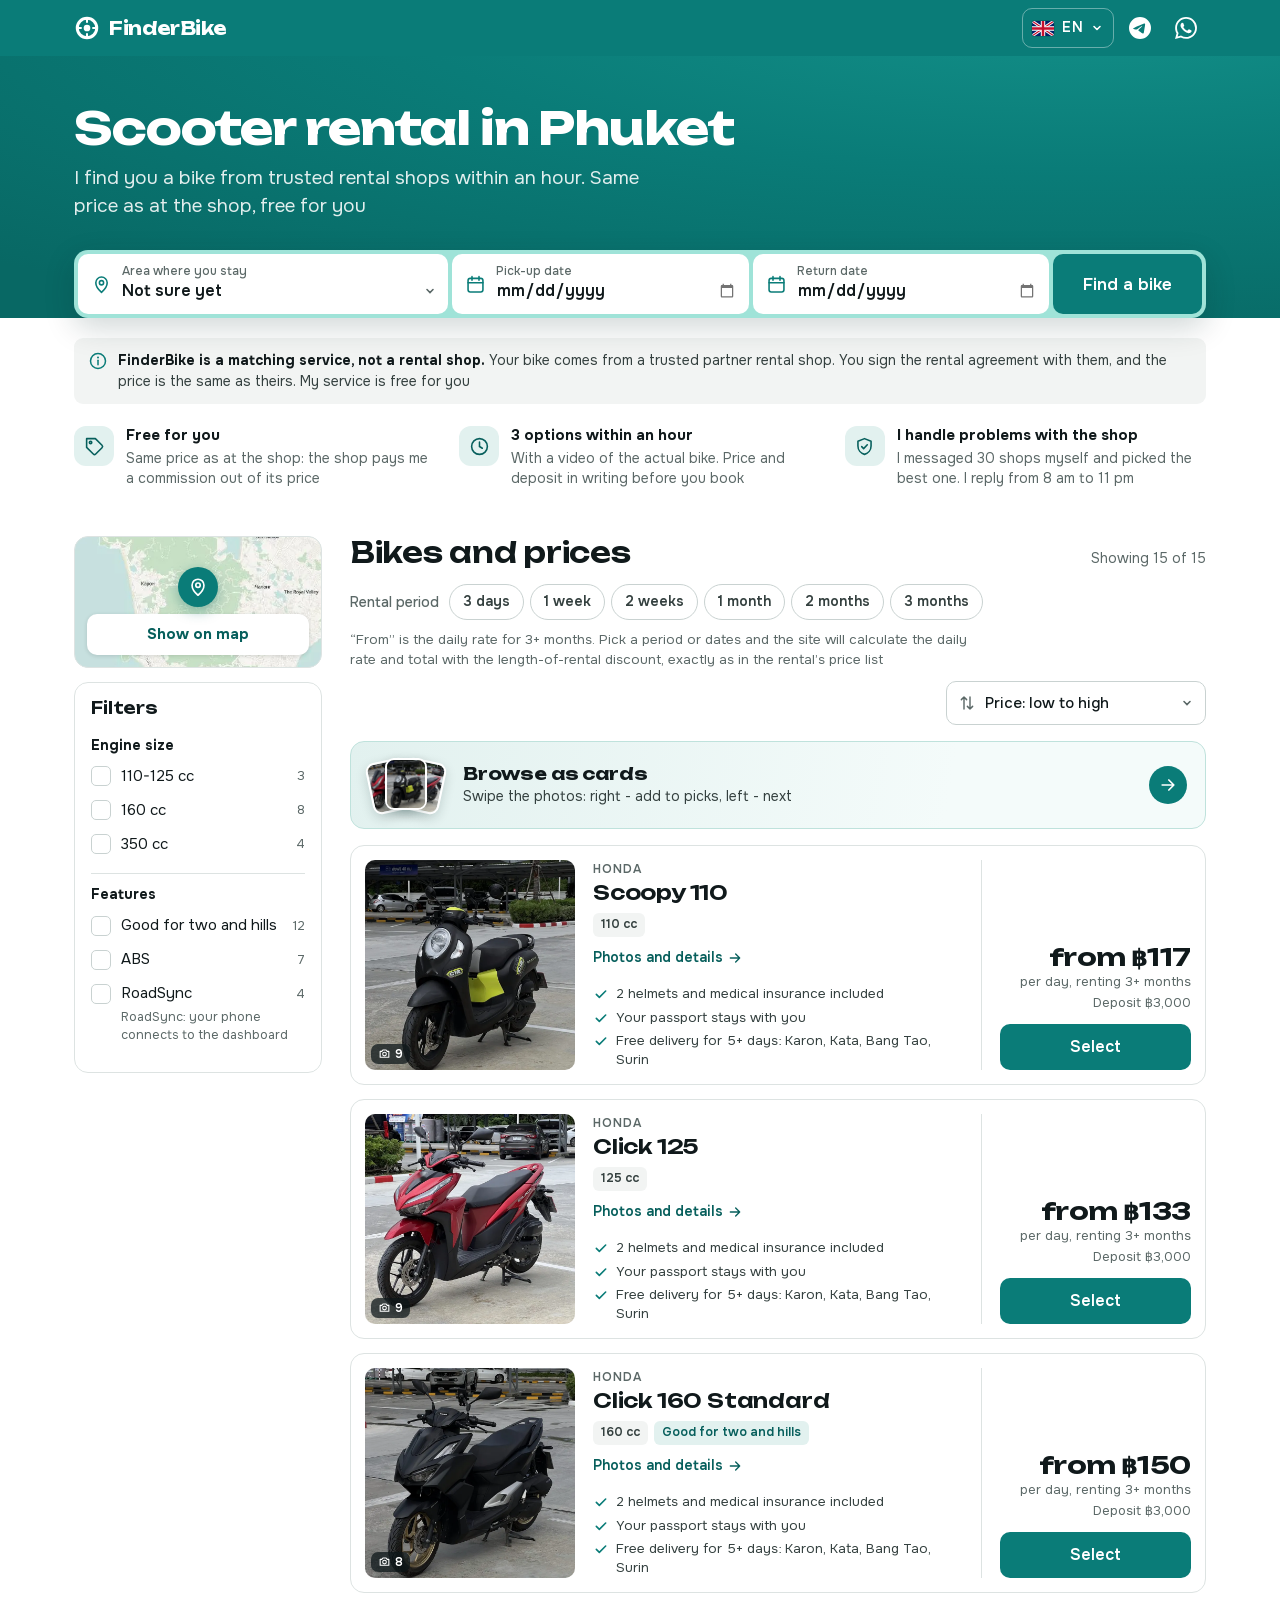
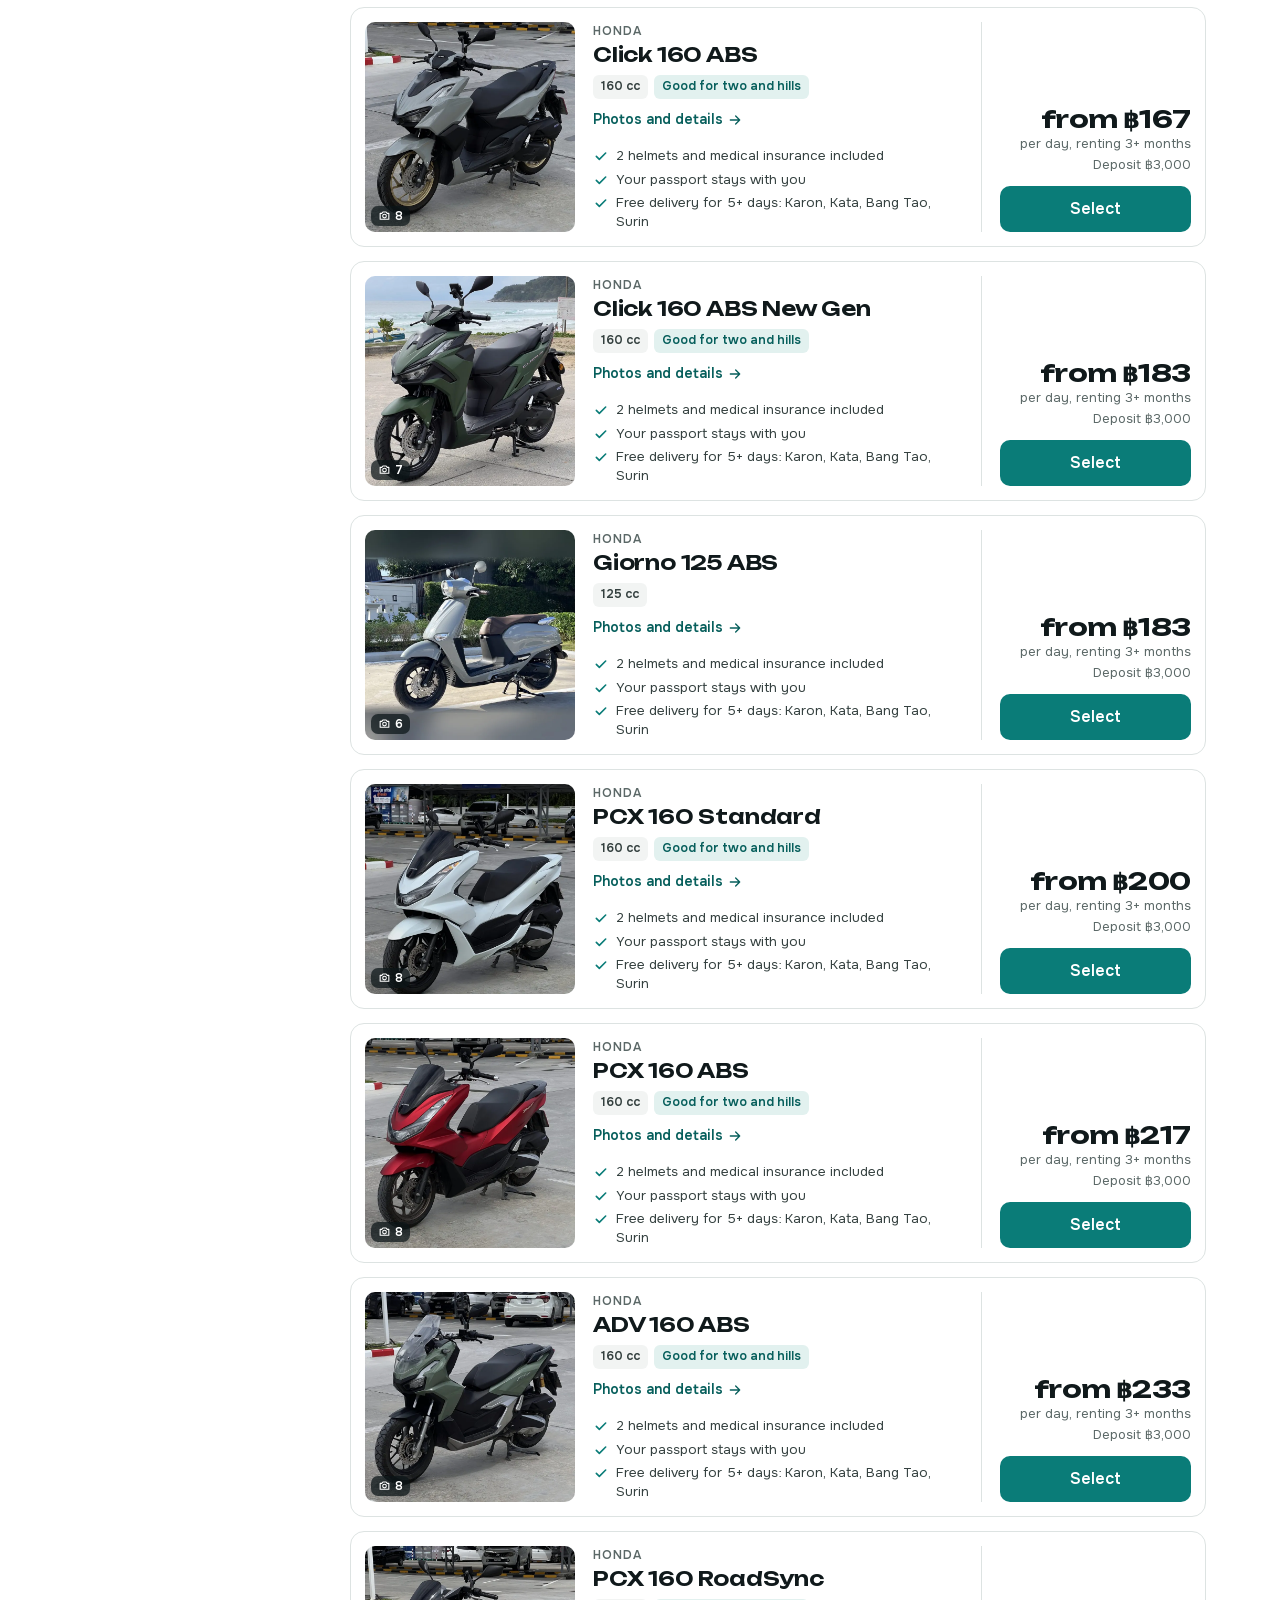
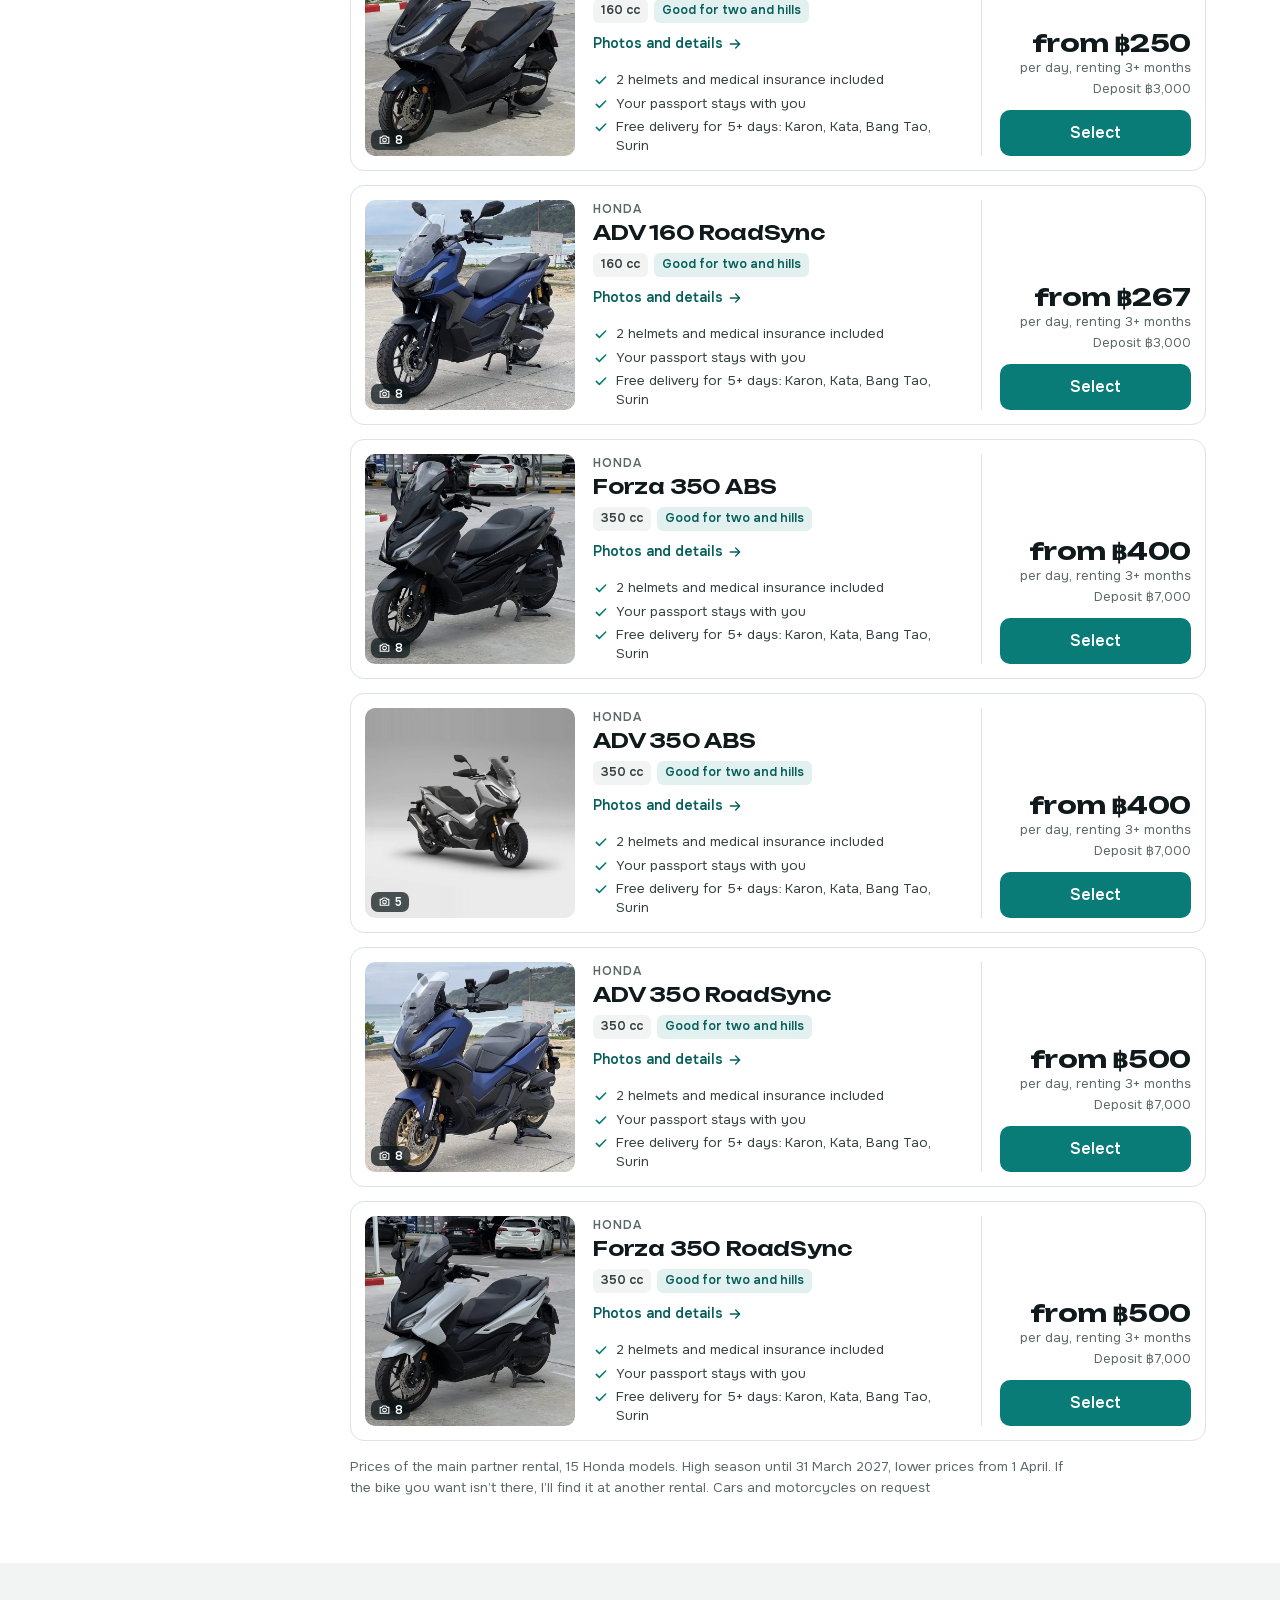
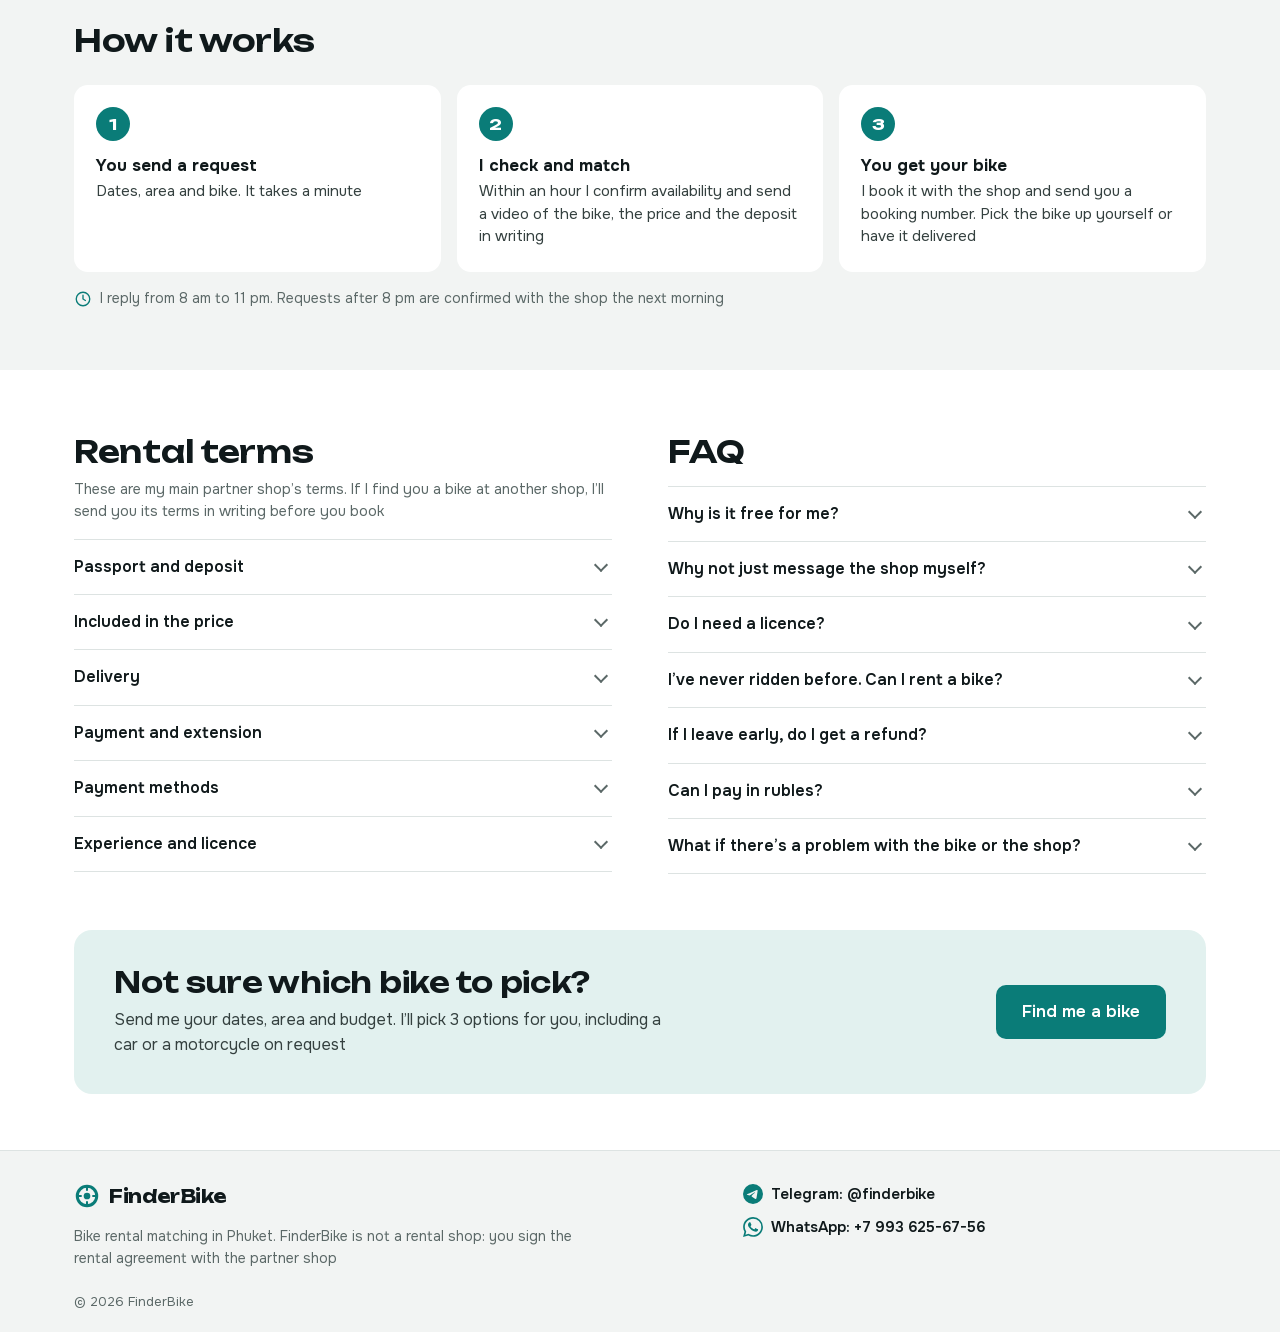
==== commit f496dedd: "v5: вернул дизайн v3, карточки свайпом открываются отдельным окном по кнопке «Смотреть карточками» С" ====
--- a/index.html
+++ b/index.html
@@ -5,7 +5,7 @@
 <meta name="viewport" content="width=device-width, initial-scale=1, viewport-fit=cover">
 <title>FinderBike - аренда байков на Пхукете</title>
 <meta name="description" content="Подберу байк на Пхукете у проверенных прокатов: 3 варианта за час, видео байка до брони, цена как в прокате. Для вас бесплатно">
-<meta name="theme-color" content="#ffffff">
+<meta name="theme-color" content="#0a7c78">
 <link rel="icon" href="favicon.svg" type="image/svg+xml">
 <link rel="canonical" href="https://finderbike.github.io/">
 <link rel="alternate" hreflang="ru" href="https://finderbike.github.io/?lang=ru">
@@ -31,10 +31,10 @@
 <link rel="preload" href="assets/fonts/unbounded-cyrillic.woff2" as="font" type="font/woff2" crossorigin>
 <link rel="preload" href="assets/fonts/onest-cyrillic.woff2" as="font" type="font/woff2" crossorigin>
 <link rel="stylesheet" href="assets/fonts.css">
-<link rel="stylesheet" href="assets/style.css?v=5">
-<script defer src="assets/i18n.js?v=5"></script>
-<script defer src="assets/price.js?v=5"></script>
-<script defer src="assets/app.js?v=5"></script>
+<link rel="stylesheet" href="assets/style.css?v=6">
+<script defer src="assets/i18n.js?v=6"></script>
+<script defer src="assets/price.js?v=6"></script>
+<script defer src="assets/app.js?v=6"></script>
 </head>
 <body>
 <!--
@@ -49,8 +49,8 @@
 <header class="hdr" id="top">
   <div class="wrap hdr__in">
     <a class="logo" href="./" aria-label="FinderBike">
-      <svg class="logo__mark" viewBox="0 0 28 32" aria-hidden="true"><path class="logo__pin" d="M14 1C6.8 1 1.5 6.4 1.5 13.3 1.5 22.2 14 31 14 31s12.5-8.8 12.5-17.7C26.5 6.4 21.2 1 14 1z"/><circle cx="14" cy="13.3" r="6.3" fill="none" stroke="#fff" stroke-width="2.5"/><circle cx="14" cy="13.3" r="1.9" fill="#fff"/><path d="M14 7v2.6M14 17v2.6M7.7 13.3h2.6M17.7 13.3h2.6" stroke="#fff" stroke-width="1.6" stroke-linecap="round"/></svg>
-      <span class="logo__w">finder<b>bike</b></span>
+      <svg class="logo__mark" viewBox="0 0 28 28" aria-hidden="true"><circle cx="14" cy="14" r="10.5" fill="none" stroke="currentColor" stroke-width="3.2"/><circle cx="14" cy="14" r="3.6" fill="currentColor"/><path d="M14 3.5v4M14 20.5v4M3.5 14h4M20.5 14h4" stroke="currentColor" stroke-width="2.2" stroke-linecap="round"/></svg>
+      <span>FinderBike</span>
     </a>
     <div class="hdr__right">
       <div class="lang" id="lang">
@@ -119,10 +119,6 @@
       <div class="list__head">
         <h2 class="list__t" id="resT" data-i18n="res.t">Байки и цены</h2>
         <p class="list__count" id="count" aria-live="polite"></p>
-        <div class="view" id="view" role="radiogroup" data-i18n-attr="aria-label:view.l" aria-label="Как показать байки">
-          <button type="button" role="radio" data-view="swipe" aria-checked="true"><svg aria-hidden="true"><use href="#i-cards"/></svg><span data-i18n="view.swipe">Карточками</span></button>
-          <button type="button" role="radio" data-view="list" aria-checked="false"><svg aria-hidden="true"><use href="#i-list"/></svg><span data-i18n="view.list">Списком</span></button>
-        </div>
       </div>
       <div class="ctrl">
       <div class="bar" id="bar">
@@ -154,23 +150,11 @@
         </button>
       </div>
       </div>
-      <section class="deck" id="deck" data-i18n-attr="aria-label:view.swipe" aria-label="Карточками" hidden>
-        <div class="deck__stack" id="deckStack" tabindex="0" aria-describedby="deckHint"></div>
-        <div class="deck__end" id="deckEnd" hidden>
-          <span class="deck__endIc"><svg aria-hidden="true"><use href="#i-heart"/></svg></span>
-          <p class="deck__endT" id="deckEndT"></p>
-          <div class="deck__endBtns">
-            <button type="button" class="btn btn--accent" id="deckSend"></button>
-            <button type="button" class="btn btn--line" id="deckAgain" data-i18n="sw.again">Смотреть заново</button>
-          </div>
-        </div>
-        <div class="deck__acts" id="deckActs">
-          <button type="button" class="sw sw--nope" id="swNope" data-i18n-attr="aria-label:sw.nope" aria-label="Не моё"><svg aria-hidden="true"><use href="#i-x"/></svg></button>
-          <button type="button" class="sw sw--info" id="swInfo" data-i18n-attr="aria-label:sw.info" aria-label="Фото и детали"><svg aria-hidden="true"><use href="#i-info"/></svg></button>
-          <button type="button" class="sw sw--like" id="swLike" data-i18n-attr="aria-label:sw.like" aria-label="Хочу этот"><svg aria-hidden="true"><use href="#i-heart"/></svg></button>
-        </div>
-        <p class="deck__hint" id="deckHint" data-i18n="sw.hint">Вправо - в подборку, влево - дальше. Подборку отправите одной заявкой</p>
-      </section>
+      <button type="button" class="swbtn" id="swOpen">
+        <span class="swbtn__fan" aria-hidden="true"><img src="img/pcx-160cc-abs.webp" width="800" height="800" alt="" loading="lazy"><img src="img/click-125cc-standard.webp" width="800" height="800" alt="" loading="lazy"><img src="img/scoopy-110cc-standard.webp" width="800" height="800" alt="" loading="lazy"></span>
+        <span class="swbtn__txt"><b data-i18n="swd.btn">Смотреть карточками</b><span data-i18n="swd.btnP">Листайте фото: вправо - в подборку, влево - дальше</span></span>
+        <svg class="swbtn__go" aria-hidden="true"><use href="#i-arrow"/></svg>
+      </button>
       <ul class="cards" id="cards"></ul>
       <div class="empty" id="empty" hidden>
         <p data-i18n="flt.empty">Под эти фильтры ничего не подошло</p>
@@ -241,8 +225,8 @@
   <div class="wrap ft__in">
     <div class="ft__brand">
       <span class="logo logo--ink">
-        <svg class="logo__mark" viewBox="0 0 28 32" aria-hidden="true"><path class="logo__pin" d="M14 1C6.8 1 1.5 6.4 1.5 13.3 1.5 22.2 14 31 14 31s12.5-8.8 12.5-17.7C26.5 6.4 21.2 1 14 1z"/><circle cx="14" cy="13.3" r="6.3" fill="none" stroke="#fff" stroke-width="2.5"/><circle cx="14" cy="13.3" r="1.9" fill="#fff"/><path d="M14 7v2.6M14 17v2.6M7.7 13.3h2.6M17.7 13.3h2.6" stroke="#fff" stroke-width="1.6" stroke-linecap="round"/></svg>
-        <span class="logo__w">finder<b>bike</b></span>
+        <svg class="logo__mark" viewBox="0 0 28 28" aria-hidden="true"><circle cx="14" cy="14" r="10.5" fill="none" stroke="currentColor" stroke-width="3.2"/><circle cx="14" cy="14" r="3.6" fill="currentColor"/><path d="M14 3.5v4M14 20.5v4M3.5 14h4M20.5 14h4" stroke="currentColor" stroke-width="2.2" stroke-linecap="round"/></svg>
+        <span>FinderBike</span>
       </span>
       <p data-i18n="foot.p">Подбор байков в аренду на Пхукете. FinderBike не прокат: договор аренды вы заключаете с прокатом-партнёром</p>
     </div>
@@ -346,6 +330,38 @@
     </div>
     <div class="sheet__body flt" id="fltSheet"></div>
     <div class="sheet__foot"><button type="button" class="btn btn--accent btn--block" id="fltShow" data-close></button></div>
+  </div>
+</dialog>
+
+<!-- Байки карточками -->
+<dialog class="dlg swd" id="swd" aria-labelledby="swdT">
+  <div class="swd__in">
+    <header class="swd__hdr">
+      <h2 id="swdT" data-i18n="swd.t">Байки карточками</h2>
+      <button type="button" class="dlg__x dlg__x--flat" data-close data-i18n-attr="aria-label:d.close" aria-label="Закрыть"><svg aria-hidden="true"><use href="#i-x"/></svg></button>
+    </header>
+    <section class="deck" id="deck">
+      <div class="deck__stack" id="deckStack" tabindex="0" aria-describedby="deckHint"></div>
+      <div class="deck__end" id="deckEnd" hidden>
+        <span class="deck__endIc"><svg aria-hidden="true"><use href="#i-heart"/></svg></span>
+        <p class="deck__endT" id="deckEndT"></p>
+        <div class="deck__endBtns">
+          <button type="button" class="btn btn--accent" id="deckSend"></button>
+          <button type="button" class="btn btn--line" id="deckAgain" data-i18n="sw.again">Смотреть заново</button>
+          <button type="button" class="btn btn--line" data-close data-i18n="swd.toList">Вернуться к списку</button>
+        </div>
+      </div>
+      <div class="deck__acts" id="deckActs">
+        <button type="button" class="sw sw--nope" id="swNope" data-i18n-attr="aria-label:sw.nope" aria-label="Не моё, дальше"><svg aria-hidden="true"><use href="#i-x"/></svg></button>
+        <button type="button" class="sw sw--info" id="swInfo" data-i18n-attr="aria-label:sw.info" aria-label="Фото и детали"><svg aria-hidden="true"><use href="#i-info"/></svg></button>
+        <button type="button" class="sw sw--like" id="swLike" data-i18n-attr="aria-label:sw.like" aria-label="Хочу этот, в подборку"><svg aria-hidden="true"><use href="#i-heart"/></svg></button>
+      </div>
+      <p class="deck__hint" id="deckHint" data-i18n="sw.hint">Вправо - в подборку, влево - дальше. Подборку отправите одной заявкой</p>
+    </section>
+    <div class="swd__foot" id="swdFoot" hidden>
+      <span class="swd__n" id="swdN"></span>
+      <button type="button" class="btn btn--accent swd__send" id="swdSend" data-i18n="picks.send">Отправить заявку</button>
+    </div>
   </div>
 </dialog>
 
@@ -385,9 +401,6 @@
   <symbol id="i-filter" viewBox="0 0 24 24"><path fill="none" stroke="currentColor" stroke-width="1.9" stroke-linecap="round" d="M4 7h10M18 7h2M4 17h4M12 17h8"/><circle cx="16" cy="7" r="2.2" fill="none" stroke="currentColor" stroke-width="1.9"/><circle cx="10" cy="17" r="2.2" fill="none" stroke="currentColor" stroke-width="1.9"/></symbol>
   <symbol id="i-sort" viewBox="0 0 24 24"><path fill="none" stroke="currentColor" stroke-width="1.9" stroke-linecap="round" stroke-linejoin="round" d="M8 4v16M4.5 7.5 8 4l3.5 3.5M16 20V4M12.5 16.5 16 20l3.5-3.5"/></symbol>
   <symbol id="i-heart" viewBox="0 0 24 24"><path fill="currentColor" d="M12 20.7s-7.8-4.6-9.6-9.7C1.2 7.5 3.3 4 6.9 4c2.1 0 3.6 1.1 5.1 3 1.5-1.9 3-3 5.1-3 3.6 0 5.7 3.5 4.5 7-1.8 5.1-9.6 9.7-9.6 9.7z"/></symbol>
-  <symbol id="i-heart-o" viewBox="0 0 24 24"><path fill="none" stroke="currentColor" stroke-width="2" stroke-linejoin="round" d="M12 19.6s-7-4.2-8.6-8.8C2.4 7.8 4.2 5 7.1 5c1.9 0 3.3 1.1 4.9 3 1.6-1.9 3-3 4.9-3 2.9 0 4.7 2.8 3.7 5.8-1.6 4.6-8.6 8.8-8.6 8.8z"/></symbol>
-  <symbol id="i-cards" viewBox="0 0 24 24"><g fill="none" stroke="currentColor" stroke-width="1.9" stroke-linejoin="round"><rect x="6" y="3.5" width="12" height="16" rx="2.5"/><path d="M3.5 7v10M20.5 7v10" stroke-linecap="round"/></g></symbol>
-  <symbol id="i-list" viewBox="0 0 24 24"><g fill="none" stroke="currentColor" stroke-width="1.9" stroke-linecap="round"><path d="M9 6h11M9 12h11M9 18h11"/><circle cx="4.5" cy="6" r=".6"/><circle cx="4.5" cy="12" r=".6"/><circle cx="4.5" cy="18" r=".6"/></g></symbol>
   <symbol id="i-arrow" viewBox="0 0 24 24"><path fill="none" stroke="currentColor" stroke-width="2" stroke-linecap="round" stroke-linejoin="round" d="M5 12h14M13 6l6 6-6 6"/></symbol>
 </svg>
 </body>
--- a/assets/style.css
+++ b/assets/style.css
@@ -1,31 +1,29 @@
 :root{
-  --band:#0e7c7b;
-  --band-deep:#0a5c5b;
-  --accent:#0e7c7b;
-  --accent-ink:#0a605f;
-  --accent-soft:#e1f2ef;
+  --band:#0a7c78;
+  --band-deep:#086864;
+  --accent:#0a7c78;
+  --accent-ink:#075f5c;
+  --accent-soft:#e2f1ef;
   --foam:#9fe3d8;
-  --ink:#10202a;
-  --ink-2:#33434a;
-  --ink-3:#5b6b70;
+  --ink:#10191b;
+  --ink-2:#34403f;
+  --ink-3:#5b6867;
   --line:#dde3e2;
   --line-2:#c9d2d1;
-  --surface:#f4f7f6;
+  --surface:#f2f4f3;
   --bg:#ffffff;
   --warn-bg:#fff4e0;
   --warn-ink:#7a4a00;
   --tg:#2aabee;
   --wa:#25d366;
-  --r:20px;
-  --r-sm:12px;
+  --r:14px;
+  --r-sm:9px;
   --shadow:0 1px 2px rgba(16,25,27,.05),0 6px 20px rgba(16,25,27,.07);
   --shadow-lg:0 24px 60px rgba(8,30,32,.28);
   --ease:cubic-bezier(.2,.7,.2,1);
   --f-head:"Unbounded",ui-sans-serif,system-ui,-apple-system,"Segoe UI",sans-serif;
   --f-body:"Onest",ui-sans-serif,system-ui,-apple-system,"Segoe UI",sans-serif;
-  --hdr-h:60px;
-  --nope:#e2574c;
-  --pill:999px;
+  --hdr-h:56px;
   color-scheme:light;
 }
 :lang(zh){
@@ -494,108 +492,93 @@
 .mapd .mp__p+.mp__facts+.btn{margin-top:16px}
 .maplibregl-ctrl-attrib{font-size:11px}
 
-/* ================= v4: свой знак-пин, бирюза + ночь, колода свайпов ================= */
-.btn{border-radius:var(--pill)}
-.hdr{background:rgba(255,255,255,.94);color:var(--ink);border-bottom:1px solid var(--line);-webkit-backdrop-filter:saturate(1.4) blur(10px);backdrop-filter:saturate(1.4) blur(10px)}
-.logo{color:var(--ink);gap:8px}
-.logo__mark{width:24px;height:28px}
-.logo__pin{fill:var(--accent)}
-.logo__w{font:700 20px/1 var(--f-head);font-family:"Unbounded",ui-sans-serif,system-ui,sans-serif;letter-spacing:-.035em;text-transform:lowercase}
-.logo__w b{font-weight:700;color:var(--accent)}
-.hdr__ic{color:var(--ink);border-radius:var(--pill)}
-.hdr__ic:hover{background:var(--surface)}
-#hdrTg{color:#229ed9}#hdrWa{color:#1fae55}
-.lang__btn{color:var(--ink);border-color:var(--line-2);border-radius:var(--pill)}
-.lang__btn:hover,.lang__btn[aria-expanded="true"]{background:var(--surface);border-color:var(--ink-3)}
-.hero{background:radial-gradient(110% 130% at 90% -10%,#17a39b 0%,var(--band) 42%,var(--band-deep) 100%)}
-.search{border-radius:22px;padding:5px}
-.search__f{border-radius:17px}
-.search__btn{background:var(--ink);border-radius:17px}
-.search__btn:hover{background:#000}
-.card{border-radius:var(--r)}
-.card__ph{border-radius:14px}
-.cta__box{border-radius:28px}
-
-/* view switch */
-.view{display:inline-flex;padding:3px;gap:2px;border-radius:var(--pill);background:var(--surface);border:1px solid var(--line)}
-.view button{display:inline-flex;align-items:center;gap:6px;min-height:36px;padding:0 14px;border:0;border-radius:var(--pill);background:transparent;color:var(--ink-3);font-weight:600;font-size:14px}
-.view button svg{width:17px;height:17px}
-.view button[aria-checked="true"]{background:#fff;color:var(--ink);box-shadow:0 1px 3px rgba(16,32,42,.12)}
-.list__head{align-items:center}
-.list__head .list__count{order:3;flex-basis:100%}
-@media (min-width:640px){.list__head .list__count{order:0;flex-basis:auto;margin-left:auto}}
-
-/* deck */
-.deck{margin-top:16px;display:flex;flex-direction:column;align-items:center}
-.deck__stack{position:relative;width:100%;max-width:420px;aspect-ratio:4/5;outline:none}
-.deck__stack:focus-visible{box-shadow:0 0 0 3px var(--accent);border-radius:26px}
-.dc{position:absolute;inset:0;border-radius:24px;overflow:hidden;background:#0c2f30;box-shadow:0 14px 34px rgba(16,32,42,.18);user-select:none;-webkit-user-select:none;touch-action:pan-y;cursor:grab;will-change:transform;transition:transform .3s cubic-bezier(.2,.9,.3,1)}
+/* ---------- карточки свайпом: кнопка, окно, подборка ---------- */
+.swbtn{--nope:#e2574c;display:flex;align-items:center;gap:14px;width:100%;margin-top:16px;padding:12px 14px 12px 12px;border:1px solid #bfe2dc;border-radius:var(--r);background:linear-gradient(100deg,var(--accent-soft) 0%,#f4fbfa 70%);color:var(--ink);text-align:left;cursor:pointer;transition:border-color .2s var(--ease),box-shadow .2s var(--ease),transform .12s var(--ease)}
+.swbtn:hover{border-color:var(--accent);box-shadow:var(--shadow)}
+.swbtn:active{transform:translateY(1px)}
+.swbtn:focus-visible{outline:3px solid var(--accent);outline-offset:2px}
+.swbtn__fan{position:relative;flex:none;width:78px;height:58px}
+.swbtn__fan img{position:absolute;top:4px;left:18px;width:42px;height:52px;border-radius:9px;object-fit:cover;border:2px solid #fff;box-shadow:0 4px 12px rgba(8,40,40,.18);background:var(--surface);transition:transform .3s var(--ease)}
+.swbtn__fan img:nth-child(1){transform:translateX(-16px) rotate(-12deg)}
+.swbtn__fan img:nth-child(2){transform:translateX(16px) rotate(12deg)}
+.swbtn__fan img:nth-child(3){transform:translateY(-2px)}
+.swbtn:hover .swbtn__fan img:nth-child(1){transform:translateX(-21px) rotate(-17deg)}
+.swbtn:hover .swbtn__fan img:nth-child(2){transform:translateX(21px) rotate(17deg)}
+.swbtn__txt{display:flex;flex-direction:column;gap:2px;flex:1;min-width:0}
+.swbtn__txt b{font:700 16px/1.2 var(--f-head);letter-spacing:-.01em}
+.swbtn__txt span{font-size:13.5px;line-height:1.4;color:var(--ink-2)}
+.swbtn__go{flex:none;width:38px;height:38px;padding:9px;border-radius:50%;background:var(--accent);color:#fff;transition:transform .2s var(--ease)}
+.swbtn:hover .swbtn__go{transform:translateX(3px)}
+@media (min-width:640px){.swbtn{padding:14px 18px 14px 16px;gap:18px}.swbtn__txt b{font-size:17px}.swbtn__txt span{font-size:14px}}
+
+.swd{--nope:#e2574c;width:100vw;height:100dvh;margin:0;inset:0}
+.swd__in{display:flex;flex-direction:column;height:100%;background:#fff;overflow-y:auto;overscroll-behavior:contain}
+.swd__hdr{display:flex;align-items:center;justify-content:space-between;gap:12px;padding:10px 12px 10px 16px;border-bottom:1px solid var(--line);background:#fff;position:sticky;top:0;z-index:6}
+.swd__hdr h2{font-size:18px}
+.swd .deck{flex:1;display:flex;flex-direction:column;align-items:center;justify-content:center;padding:18px 16px 14px}
+.swd__foot{display:flex;align-items:center;justify-content:space-between;gap:12px;padding:10px 12px calc(10px + env(safe-area-inset-bottom)) 16px;border-top:1px solid var(--line);background:#fff;position:sticky;bottom:0;z-index:6}
+.swd__n{font-weight:600;font-size:15px}
+.swd__send{min-height:44px;padding:0 18px;font-size:15px}
+@media (min-width:640px){
+  .swd{width:min(520px,calc(100vw - 32px));height:min(860px,calc(100dvh - 32px));margin:auto;border-radius:20px;overflow:hidden;box-shadow:var(--shadow-lg)}
+}
+
+.deck__stack{position:relative;width:min(400px,100%,calc((100dvh - 250px) * .8));aspect-ratio:4/5;outline:none;border-radius:22px}
+.deck__stack:focus-visible{box-shadow:0 0 0 3px var(--accent)}
+.dc{position:absolute;inset:0;border-radius:22px;overflow:hidden;background:#0d3433;box-shadow:0 14px 34px rgba(10,40,40,.2);user-select:none;-webkit-user-select:none;touch-action:pan-y;cursor:grab;will-change:transform;transition:transform .3s cubic-bezier(.2,.9,.3,1)}
 .dc.is-drag{cursor:grabbing}
-.dc[data-pos="1"]{transform:translateY(20px) scale(.95);pointer-events:none}
-.dc[data-pos="2"]{transform:translateY(38px) scale(.9);pointer-events:none;opacity:.7}
+.dc[data-pos="1"]{transform:translateY(18px) scale(.95);pointer-events:none}
+.dc[data-pos="2"]{transform:translateY(34px) scale(.9);pointer-events:none;opacity:.7}
 .dc img{width:100%;height:100%;object-fit:cover;pointer-events:none}
-.dc::after{content:"";position:absolute;inset:45% 0 0;background:linear-gradient(to top,rgba(8,20,26,.92) 0%,rgba(8,20,26,.55) 55%,transparent);pointer-events:none}
-.dc__body{position:absolute;left:0;right:0;bottom:0;z-index:2;padding:18px 20px 20px;color:#fff}
+.dc::after{content:"";position:absolute;inset:45% 0 0;background:linear-gradient(to top,rgba(5,30,30,.92) 0%,rgba(5,30,30,.55) 55%,transparent);pointer-events:none}
+.dc__body{position:absolute;left:0;right:0;bottom:0;z-index:2;padding:16px 18px 18px;color:#fff}
 .dc__brand{font-size:12px;font-weight:600;letter-spacing:.12em;text-transform:uppercase;opacity:.75}
-.dc__name{font-size:clamp(24px,6vw,30px);font-weight:700;letter-spacing:-.03em;color:#fff;margin-top:2px}
+.dc__name{margin-top:2px;font-size:clamp(22px,6vw,28px);line-height:1.15;letter-spacing:-.02em;color:#fff}
 .dc__meta{margin-top:4px;font-size:14px;opacity:.85}
-.dc__price{margin-top:10px;display:flex;align-items:baseline;flex-wrap:wrap;gap:0 6px}
-.dc__price b{font:700 24px/1.1 var(--f-head);letter-spacing:-.02em}
+.dc__price{margin-top:8px;display:flex;align-items:baseline;flex-wrap:wrap;gap:0 6px}
+.dc__price b{font:700 23px/1.1 var(--f-head);letter-spacing:-.02em}
 .dc__price span{font-size:13px;opacity:.85}
 .dc__sub{margin-top:2px;font-size:13px;opacity:.85}
-.dc__n{position:absolute;top:14px;right:14px;z-index:2;padding:4px 10px;border-radius:var(--pill);background:rgba(8,20,26,.55);color:#fff;font-size:12.5px;font-weight:600}
-.dc__in{position:absolute;top:14px;left:14px;z-index:2;display:inline-flex;align-items:center;gap:5px;padding:4px 10px 4px 8px;border-radius:var(--pill);background:#fff;color:var(--accent-ink);font-size:12.5px;font-weight:700}
-.dc__in svg{width:14px;height:14px}
-.dc__stamp{position:absolute;top:36px;z-index:3;padding:6px 14px;border:4px solid;border-radius:12px;font:800 26px/1 var(--f-head);letter-spacing:.02em;opacity:0;pointer-events:none;background:rgba(255,255,255,.12)}
-.dc__stamp--like{left:22px;color:#3ee0b8;border-color:#3ee0b8;transform:rotate(-14deg)}
-.dc__stamp--nope{right:22px;color:#ff7a6e;border-color:#ff7a6e;transform:rotate(14deg)}
-.deck__acts{display:flex;align-items:center;justify-content:center;gap:20px;margin-top:34px}
-.sw{display:grid;place-items:center;width:64px;height:64px;padding:0;border-radius:50%;border:1px solid var(--line);background:#fff;box-shadow:0 6px 18px rgba(16,32,42,.12);transition:transform .15s var(--ease),box-shadow .15s var(--ease)}
+.dc__n{position:absolute;top:12px;right:12px;z-index:2;padding:4px 10px;border-radius:999px;background:rgba(5,30,30,.55);color:#fff;font-size:12.5px;font-weight:600}
+.dc__in{position:absolute;top:12px;left:12px;z-index:2;display:inline-flex;align-items:center;gap:5px;padding:4px 10px 4px 8px;border-radius:999px;background:#fff;color:var(--accent-ink);font-size:12.5px;font-weight:700}
+.dc__in svg{width:14px;height:14px;color:var(--nope)}
+.dc__stamp{position:absolute;top:34px;z-index:3;padding:6px 12px;border:4px solid;border-radius:12px;font:800 24px/1 var(--f-head);opacity:0;pointer-events:none;background:rgba(255,255,255,.88);box-shadow:0 4px 14px rgba(0,0,0,.18)}
+.dc__stamp--like{left:20px;color:var(--accent);border-color:var(--accent);transform:rotate(-14deg)}
+.dc__stamp--nope{right:20px;color:var(--nope);border-color:var(--nope);transform:rotate(14deg)}
+.deck__acts{display:flex;align-items:center;justify-content:center;gap:20px;margin-top:30px}
+.sw{display:grid;place-items:center;width:62px;height:62px;padding:0;border-radius:50%;border:1px solid var(--line);background:#fff;box-shadow:0 6px 18px rgba(10,40,40,.12);cursor:pointer;transition:transform .15s var(--ease),box-shadow .15s var(--ease)}
 .sw svg{width:28px;height:28px}
-.sw:hover{transform:scale(1.07);box-shadow:0 8px 22px rgba(16,32,42,.18)}
+.sw:hover{transform:scale(1.07);box-shadow:0 8px 22px rgba(10,40,40,.18)}
 .sw:active{transform:scale(.94)}
 .sw--nope{color:var(--nope)}
 .sw--info{width:48px;height:48px;color:var(--ink-3)}
 .sw--info svg{width:22px;height:22px}
 .sw--like{background:var(--accent);border-color:var(--accent);color:#fff}
-.deck__hint{margin-top:14px;max-width:420px;text-align:center;font-size:13.5px;line-height:1.5;color:var(--ink-3)}
-.deck__end{width:100%;max-width:420px;padding:36px 24px;border-radius:24px;background:var(--accent-soft);text-align:center}
-.deck__endIc{display:inline-grid;place-items:center;width:58px;height:58px;border-radius:50%;background:var(--accent);color:#fff}
-.deck__endIc svg{width:28px;height:28px}
+.deck__hint{margin-top:12px;max-width:400px;text-align:center;font-size:13.5px;line-height:1.5;color:var(--ink-3)}
+.deck__end{width:100%;max-width:400px;padding:32px 22px;border-radius:20px;background:var(--accent-soft);text-align:center}
+.deck__endIc{display:inline-grid;place-items:center;width:56px;height:56px;border-radius:50%;background:var(--accent);color:#fff}
+.deck__endIc svg{width:26px;height:26px}
 .deck__endT{margin-top:14px;font-size:16px;line-height:1.5;color:var(--ink-2)}
 .deck__endBtns{display:grid;gap:10px;margin-top:18px}
 
-/* heart on list cards */
-.card{position:relative}
-.heart{display:grid;place-items:center;width:38px;height:38px;padding:0;border:0;border-radius:50%;background:#fff;color:var(--ink-3);box-shadow:0 2px 8px rgba(16,32,42,.18);transition:transform .15s var(--ease),color .15s}
-.heart svg{width:20px;height:20px}
-.heart:hover{color:var(--accent);transform:scale(1.08)}
-.heart.is-on{background:var(--accent);color:#fff}
-.card__heart{position:absolute;top:18px;left:18px;z-index:2;width:34px;height:34px}
-.card__heart svg{width:18px;height:18px}
-
-/* picks bar */
 .picks{position:fixed;left:0;right:0;bottom:0;z-index:35;padding:0 12px calc(12px + env(safe-area-inset-bottom));pointer-events:none}
-.picks__in{pointer-events:auto;display:flex;align-items:center;gap:10px;max-width:520px;margin:0 auto;padding:8px 8px 8px 10px;border-radius:var(--pill);background:var(--ink);color:#fff;box-shadow:0 12px 30px rgba(16,32,42,.35);animation:picksIn .35s cubic-bezier(.2,.9,.3,1.2)}
-@keyframes picksIn{from{transform:translateY(120%)}to{transform:none}}
-.picks__ph{display:flex;align-items:center;gap:10px;min-width:0;flex:1;padding:0;border:0;background:none;color:#fff;text-align:left}
+.picks__in{pointer-events:auto;display:flex;align-items:center;gap:10px;max-width:520px;margin:0 auto;padding:8px 8px 8px 10px;border-radius:999px;background:var(--band-deep);color:#fff;box-shadow:0 12px 30px rgba(8,40,40,.35);animation:picksIn .35s cubic-bezier(.2,.9,.3,1.2)}
+@keyframes picksIn{from{transform:translateY(30px);opacity:0}to{transform:none;opacity:1}}
+.picks__ph{display:flex;align-items:center;gap:10px;min-width:0;flex:1;padding:0;border:0;background:none;color:#fff;text-align:left;cursor:pointer}
 .picks__imgs{display:flex;flex:none}
-.picks__imgs img{width:36px;height:36px;border-radius:50%;object-fit:cover;border:2px solid var(--ink);margin-left:-10px}
+.picks__imgs img{width:36px;height:36px;border-radius:50%;object-fit:cover;border:2px solid var(--band-deep);margin-left:-10px;background:#fff}
 .picks__imgs img:first-child{margin-left:0}
 .picks__n{font-weight:600;font-size:15px;white-space:nowrap;overflow:hidden;text-overflow:ellipsis}
-.picks__go{min-height:44px;padding:0 18px;font-size:15px;flex:none}
+.picks__go{min-height:44px;padding:0 18px;font-size:15px;flex:none;border-radius:999px;background:#fff;color:var(--accent-ink)}
+.picks__go:hover{background:var(--accent-soft)}
+html:has(#swd[open]) .picks{display:none!important}
 html.has-picks .ft{padding-bottom:calc(96px + env(safe-area-inset-bottom))}
 
-/* picks in request */
 .req__bike--list{display:grid;gap:8px;padding:0;background:none;border:0}
-.rp{display:flex;align-items:center;gap:12px;padding:8px 8px 8px 8px;border:1px solid var(--line);border-radius:16px;background:#fff}
-.rp img{width:52px;height:52px;border-radius:12px;object-fit:cover;flex:none}
+.rp{display:flex;align-items:center;gap:12px;padding:8px;border:1px solid var(--line);border-radius:12px;background:#fff}
+.rp img{width:52px;height:52px;border-radius:9px;object-fit:cover;flex:none}
 .rp div{flex:1;min-width:0;display:flex;flex-direction:column}
 .rp span{font-size:13px;color:var(--ink-3)}
-.rp__x{display:grid;place-items:center;width:36px;height:36px;flex:none;padding:0;border:0;border-radius:50%;background:var(--surface);color:var(--ink-3)}
+.rp__x{display:grid;place-items:center;width:36px;height:36px;flex:none;padding:0;border:0;border-radius:50%;background:var(--surface);color:var(--ink-3);cursor:pointer}
 .rp__x svg{width:16px;height:16px}
-.rp__x:hover{color:var(--nope)}
-
-/* map markers in brand colors */
-.mk--p span{border-radius:var(--pill);padding:7px 12px}
-@media (prefers-reduced-motion:reduce){.dc,.sw,.picks__in{transition:none;animation:none}}
+.rp__x:hover{color:#e2574c}
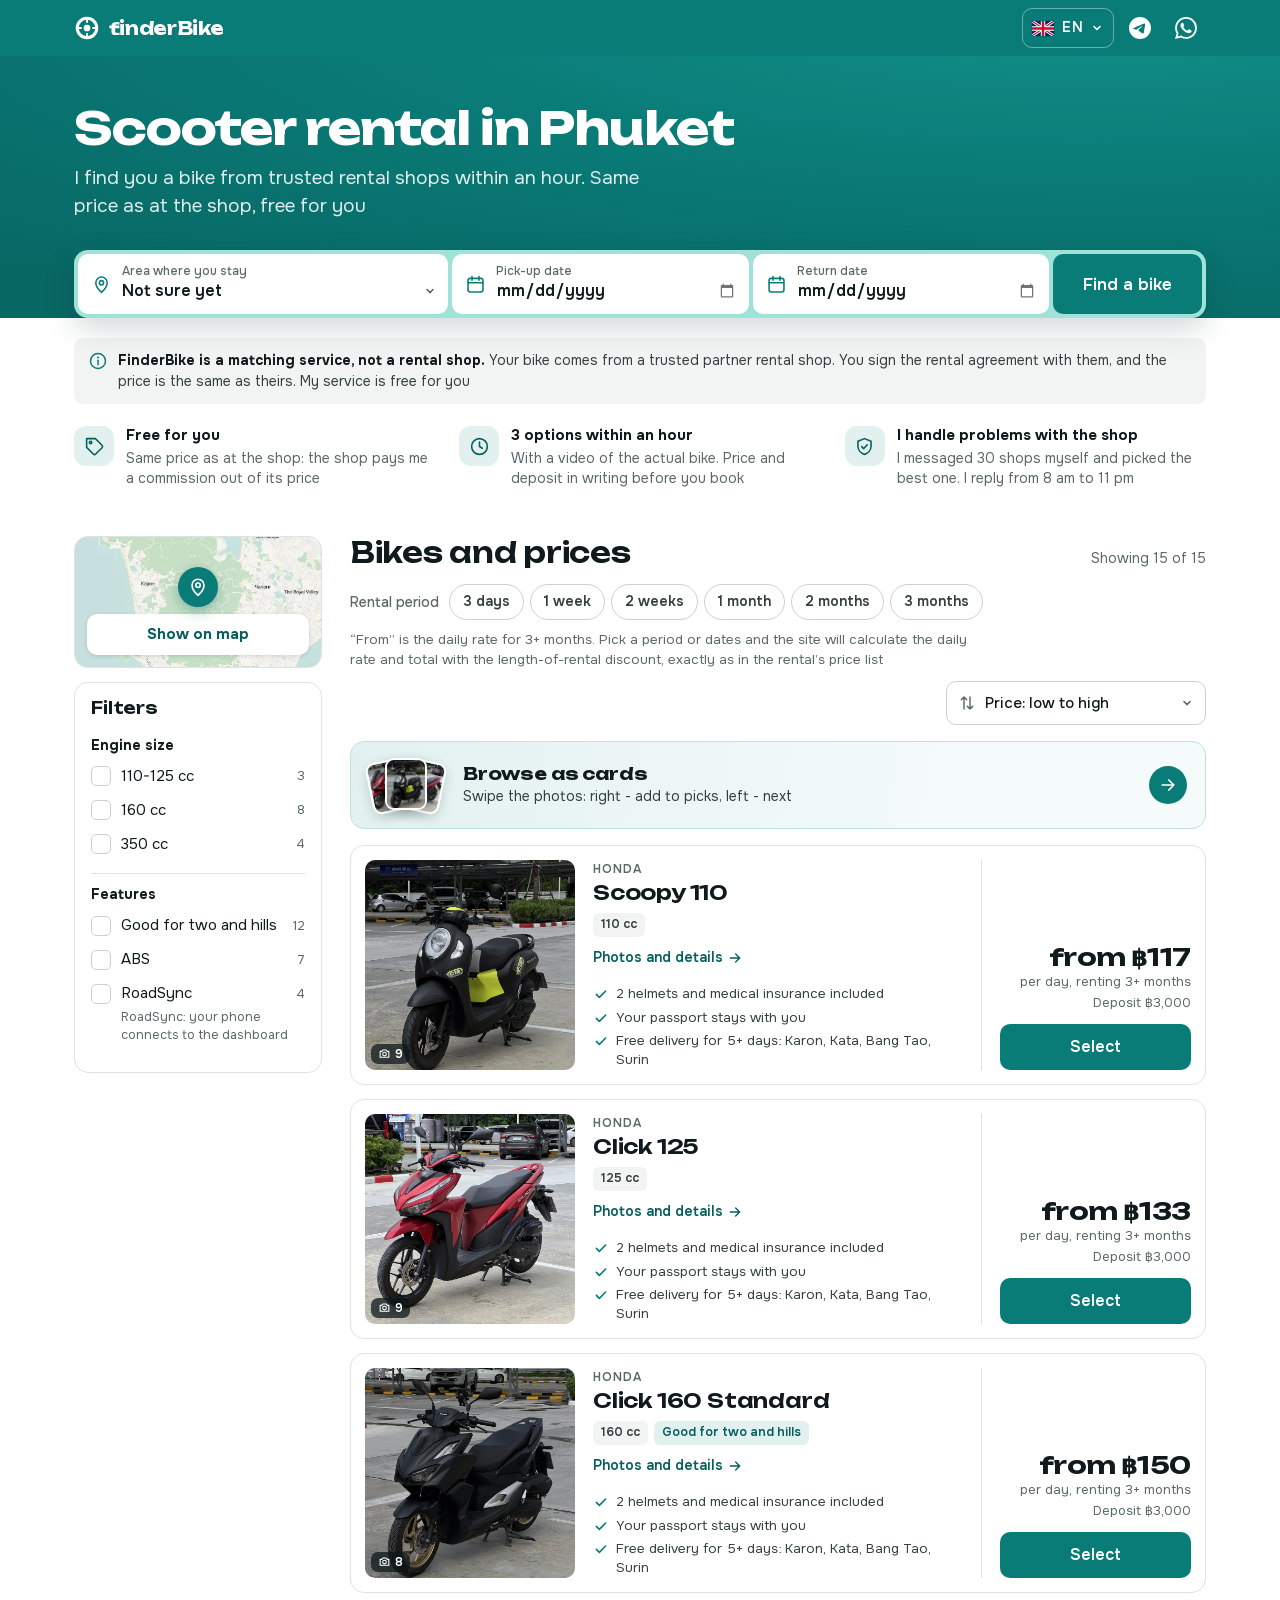
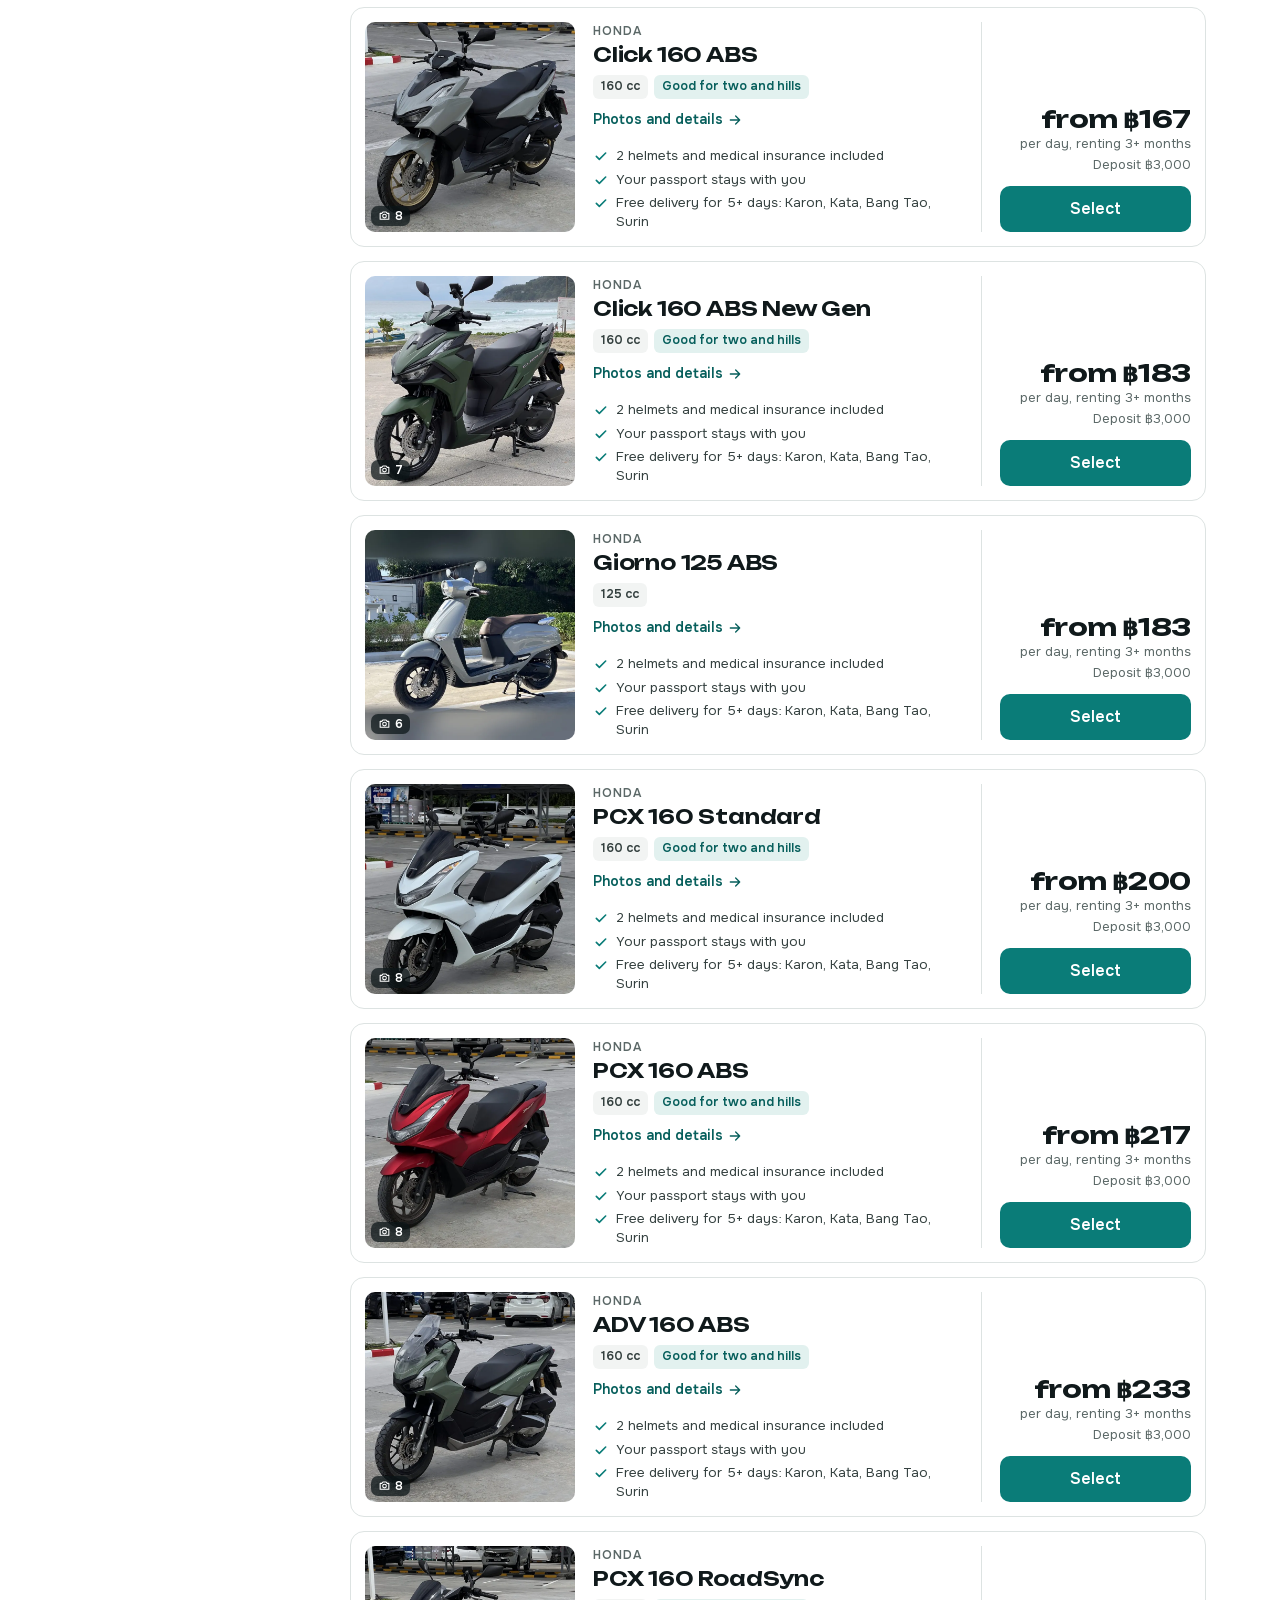
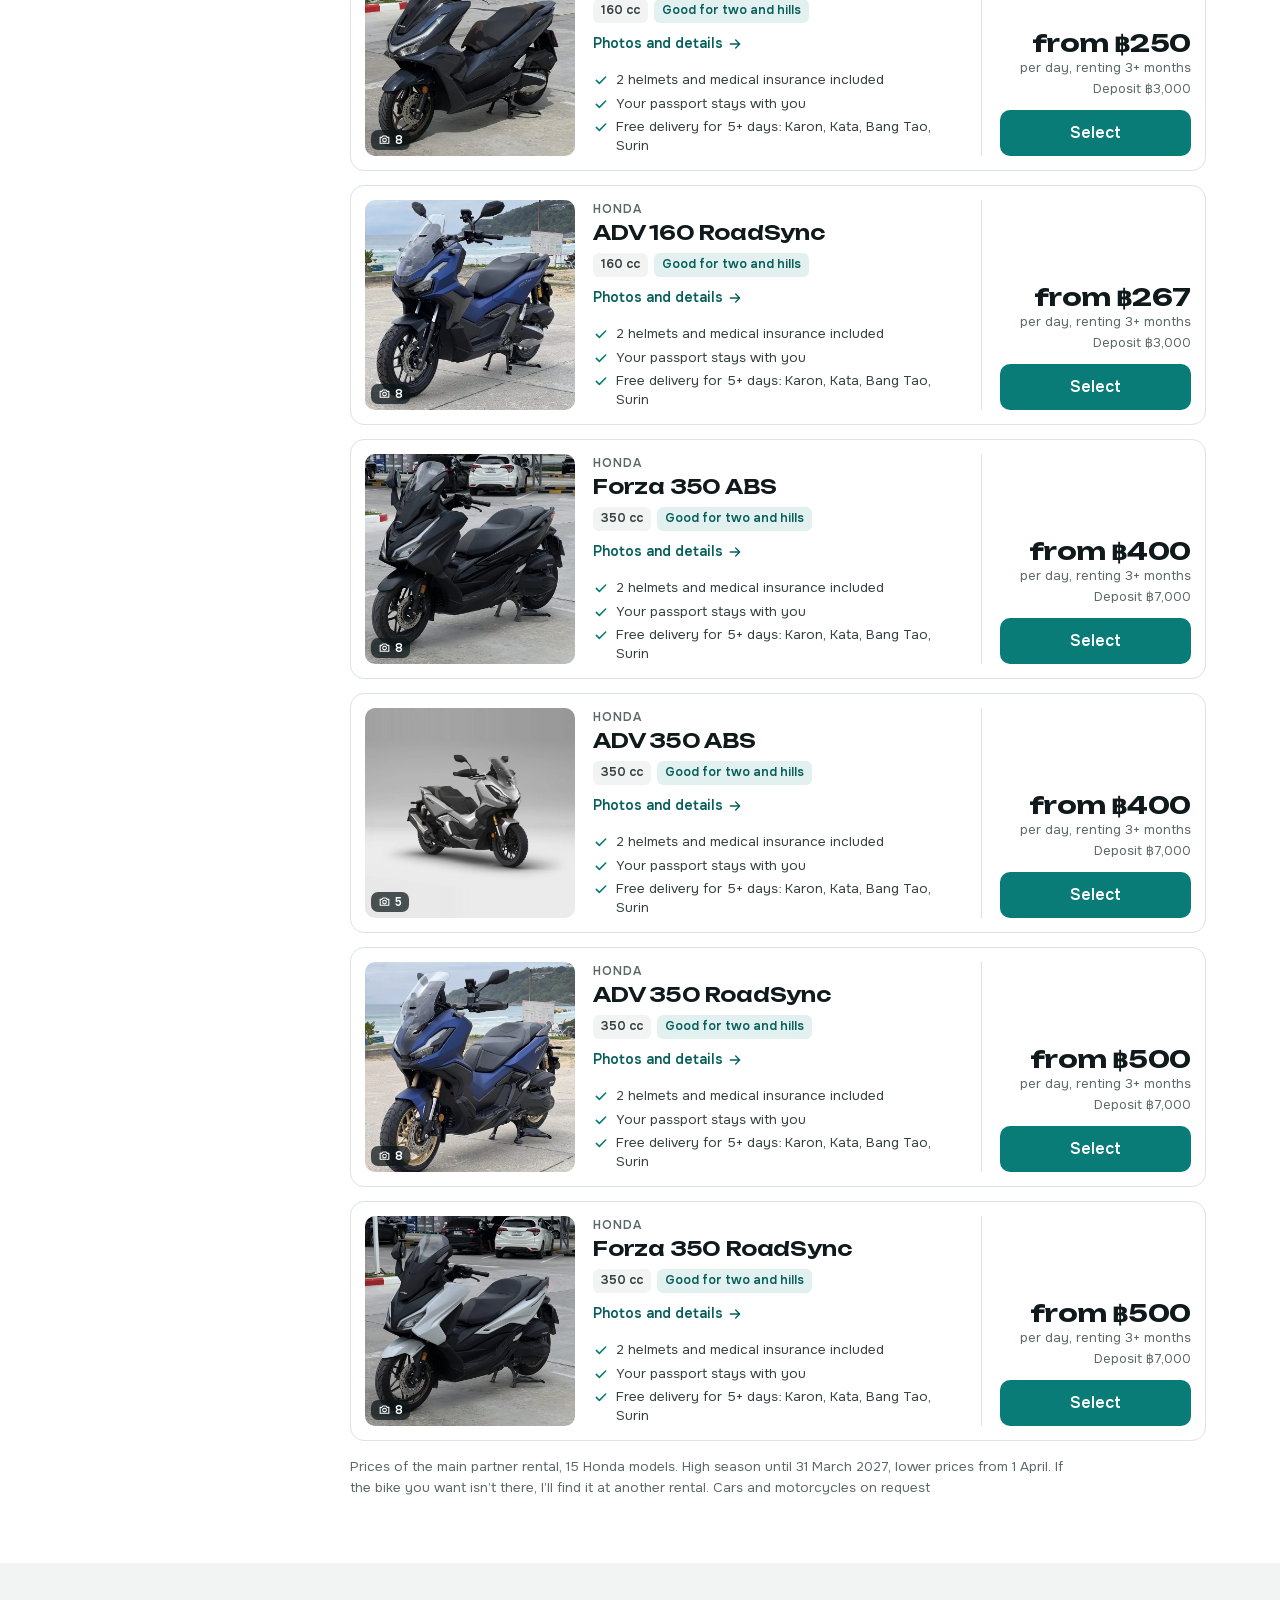
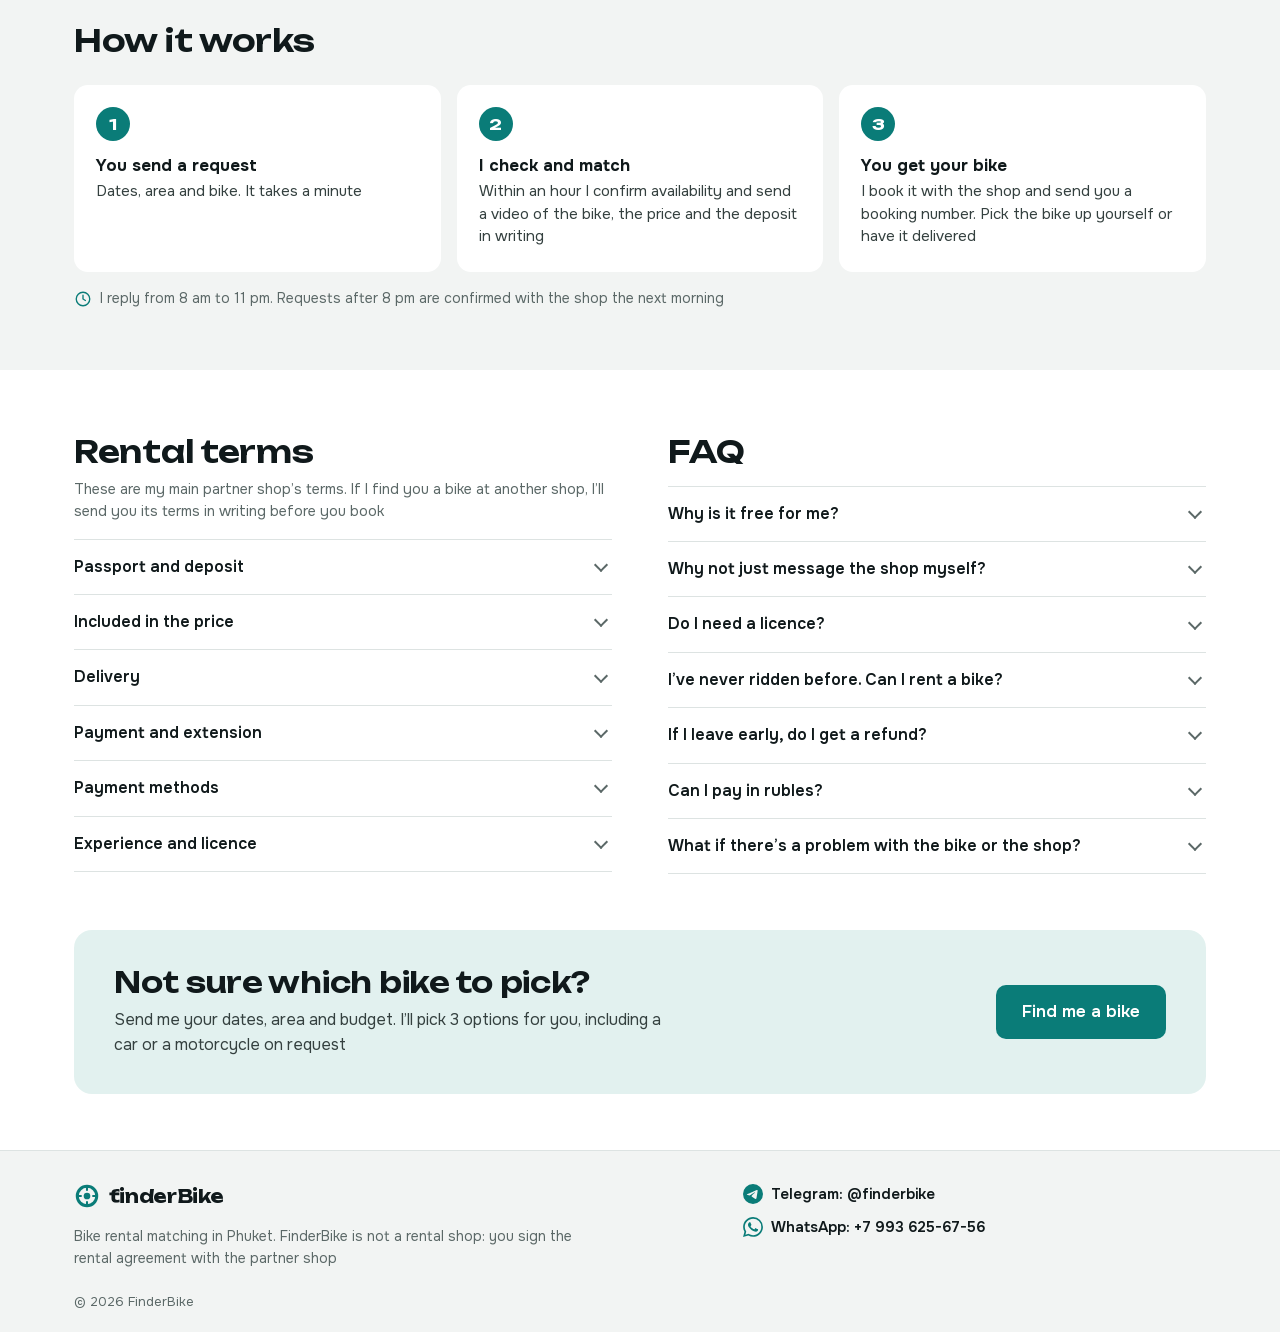
==== commit 57eaaf19: "Первая буква названия между f и t: верх с крючком от f, хвост от t Знак собран из контуров Unbounded" ====
--- a/index.html
+++ b/index.html
@@ -18,7 +18,7 @@
 <meta property="og:site_name" content="FinderBike">
 <meta property="og:title" content="FinderBike - аренда байков на Пхукете">
 <meta property="og:description" content="Подберу байк у проверенных прокатов за час. Цена как в самом прокате, для вас бесплатно">
-<meta property="og:image" content="https://finderbike.github.io/og.jpg">
+<meta property="og:image" content="https://finderbike.github.io/og.jpg?v=2">
 <meta property="og:image:width" content="1200">
 <meta property="og:image:height" content="630">
 <meta name="twitter:card" content="summary_large_image">
@@ -31,10 +31,10 @@
 <link rel="preload" href="assets/fonts/unbounded-cyrillic.woff2" as="font" type="font/woff2" crossorigin>
 <link rel="preload" href="assets/fonts/onest-cyrillic.woff2" as="font" type="font/woff2" crossorigin>
 <link rel="stylesheet" href="assets/fonts.css">
-<link rel="stylesheet" href="assets/style.css?v=6">
-<script defer src="assets/i18n.js?v=6"></script>
-<script defer src="assets/price.js?v=6"></script>
-<script defer src="assets/app.js?v=6"></script>
+<link rel="stylesheet" href="assets/style.css?v=7">
+<script defer src="assets/i18n.js?v=7"></script>
+<script defer src="assets/price.js?v=7"></script>
+<script defer src="assets/app.js?v=7"></script>
 </head>
 <body>
 <!--
@@ -50,7 +50,7 @@
   <div class="wrap hdr__in">
     <a class="logo" href="./" aria-label="FinderBike">
       <svg class="logo__mark" viewBox="0 0 28 28" aria-hidden="true"><circle cx="14" cy="14" r="10.5" fill="none" stroke="currentColor" stroke-width="3.2"/><circle cx="14" cy="14" r="3.6" fill="currentColor"/><path d="M14 3.5v4M14 20.5v4M3.5 14h4M20.5 14h4" stroke="currentColor" stroke-width="2.2" stroke-linecap="round"/></svg>
-      <span>FinderBike</span>
+      <span class="logo__word"><svg class="logo__ft" aria-hidden="true"><use href="#i-ft"/></svg>inderBike</span>
     </a>
     <div class="hdr__right">
       <div class="lang" id="lang">
@@ -224,9 +224,9 @@
 <footer class="ft">
   <div class="wrap ft__in">
     <div class="ft__brand">
-      <span class="logo logo--ink">
+      <span class="logo logo--ink" role="img" aria-label="FinderBike">
         <svg class="logo__mark" viewBox="0 0 28 28" aria-hidden="true"><circle cx="14" cy="14" r="10.5" fill="none" stroke="currentColor" stroke-width="3.2"/><circle cx="14" cy="14" r="3.6" fill="currentColor"/><path d="M14 3.5v4M14 20.5v4M3.5 14h4M20.5 14h4" stroke="currentColor" stroke-width="2.2" stroke-linecap="round"/></svg>
-        <span>FinderBike</span>
+        <span class="logo__word" aria-hidden="true"><svg class="logo__ft"><use href="#i-ft"/></svg>inderBike</span>
       </span>
       <p data-i18n="foot.p">Подбор байков в аренду на Пхукете. FinderBike не прокат: договор аренды вы заключаете с прокатом-партнёром</p>
     </div>
@@ -400,6 +400,8 @@
   <symbol id="i-chev-r" viewBox="0 0 24 24"><path fill="none" stroke="currentColor" stroke-width="2.4" stroke-linecap="round" stroke-linejoin="round" d="M9.5 5.5 16 12l-6.5 6.5"/></symbol>
   <symbol id="i-filter" viewBox="0 0 24 24"><path fill="none" stroke="currentColor" stroke-width="1.9" stroke-linecap="round" d="M4 7h10M18 7h2M4 17h4M12 17h8"/><circle cx="16" cy="7" r="2.2" fill="none" stroke="currentColor" stroke-width="1.9"/><circle cx="10" cy="17" r="2.2" fill="none" stroke="currentColor" stroke-width="1.9"/></symbol>
   <symbol id="i-sort" viewBox="0 0 24 24"><path fill="none" stroke="currentColor" stroke-width="1.9" stroke-linecap="round" stroke-linejoin="round" d="M8 4v16M4.5 7.5 8 4l3.5 3.5M16 20V4M12.5 16.5 16 20l3.5-3.5"/></symbol>
+  <!-- Первая буква названия: между f и t (верх от f, хвост от t, контуры Unbounded Bold) -->
+  <symbol id="i-ft" viewBox="0 -748 600 765"><path fill="currentColor" transform="scale(1,-1)" d="M461.8 618.3Q394.8 618.3 368.6 598.0Q342.4 577.7 342.4 535.4L342.4 251.6Q342.4 190.2 367.2 165.3Q392.0 140.4 458.6 140.4Q500.2 140.4 532.7 147.5Q565.2 154.6 592.6 166.6L592.6 13.4Q561.8 2.2 513.1 -7.1Q464.4 -16.4 412.0 -16.4Q317.6 -16.4 257.0 12.9Q196.4 42.2 167.2 96.4Q138.0 150.6 138.0 223.8L138 524.6Q138 596.1084797555386 171.8 645.9Q205.6 695.6 272.4 721.8Q339.2 748.0 437.2 748.0Q480.8 748.0 515.6 742.8Q550.4 737.6 589.0 728.2L589.0 600.2Q558.8 609.1 527.5 613.7Q496.2 618.3 461.8 618.3ZM21.8 396.7 L21.8 547.7 L579 547.7 L579 396.7Z"/></symbol>
   <symbol id="i-heart" viewBox="0 0 24 24"><path fill="currentColor" d="M12 20.7s-7.8-4.6-9.6-9.7C1.2 7.5 3.3 4 6.9 4c2.1 0 3.6 1.1 5.1 3 1.5-1.9 3-3 5.1-3 3.6 0 5.7 3.5 4.5 7-1.8 5.1-9.6 9.7-9.6 9.7z"/></symbol>
   <symbol id="i-arrow" viewBox="0 0 24 24"><path fill="none" stroke="currentColor" stroke-width="2" stroke-linecap="round" stroke-linejoin="round" d="M5 12h14M13 6l6 6-6 6"/></symbol>
 </svg>
--- a/assets/style.css
+++ b/assets/style.css
@@ -74,6 +74,8 @@
 .hdr__in{display:flex;align-items:center;justify-content:space-between;height:var(--hdr-h);gap:12px}
 .logo{display:inline-flex;align-items:center;gap:9px;color:#fff;text-decoration:none;font:700 18px/1 var(--f-head);font-family:"Unbounded",ui-sans-serif,system-ui,sans-serif;letter-spacing:-.02em}
 .logo__mark{width:26px;height:26px}
+.logo__word{white-space:nowrap}
+.logo__ft{display:inline-block;width:.6em;height:.765em;vertical-align:-.0164em;margin-right:-.02em;fill:currentColor}
 .logo--ink{color:var(--ink)}
 .logo--ink .logo__mark{color:var(--accent)}
 .hdr__right{display:flex;align-items:center;gap:6px}
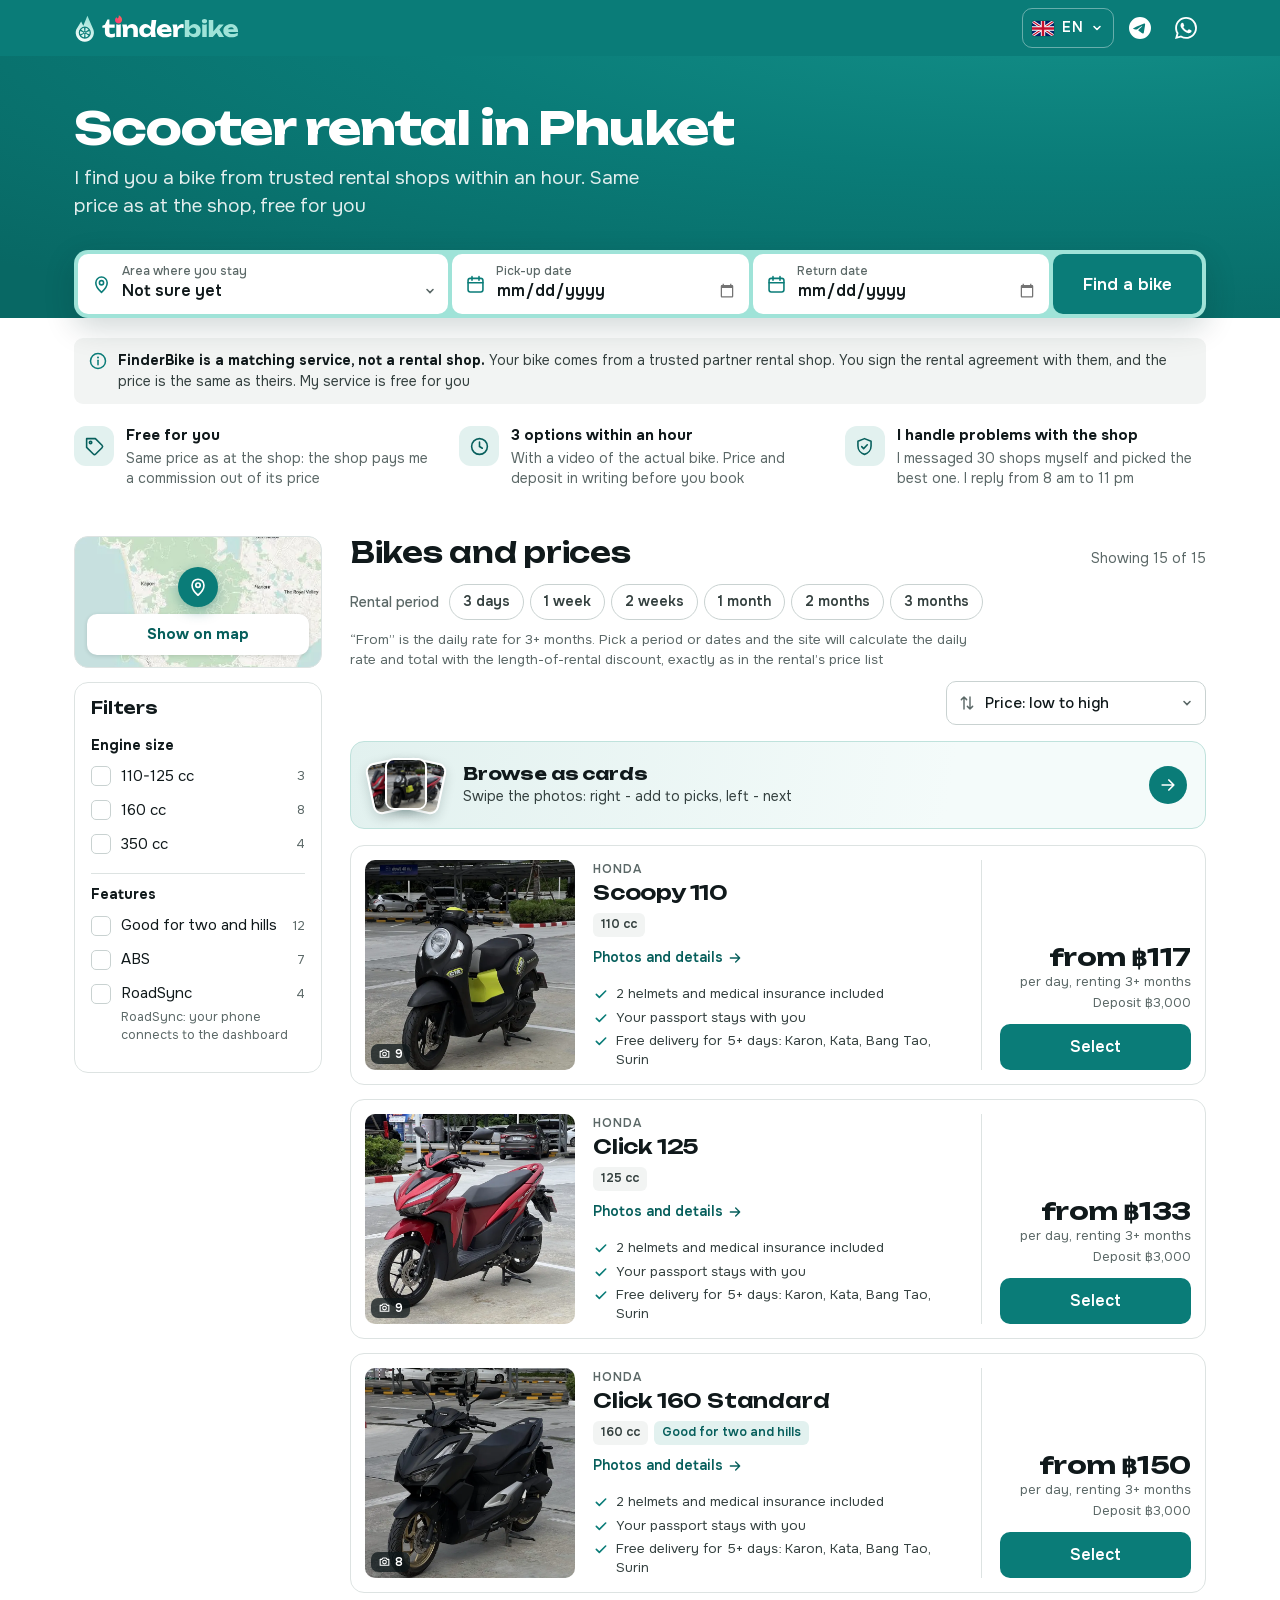
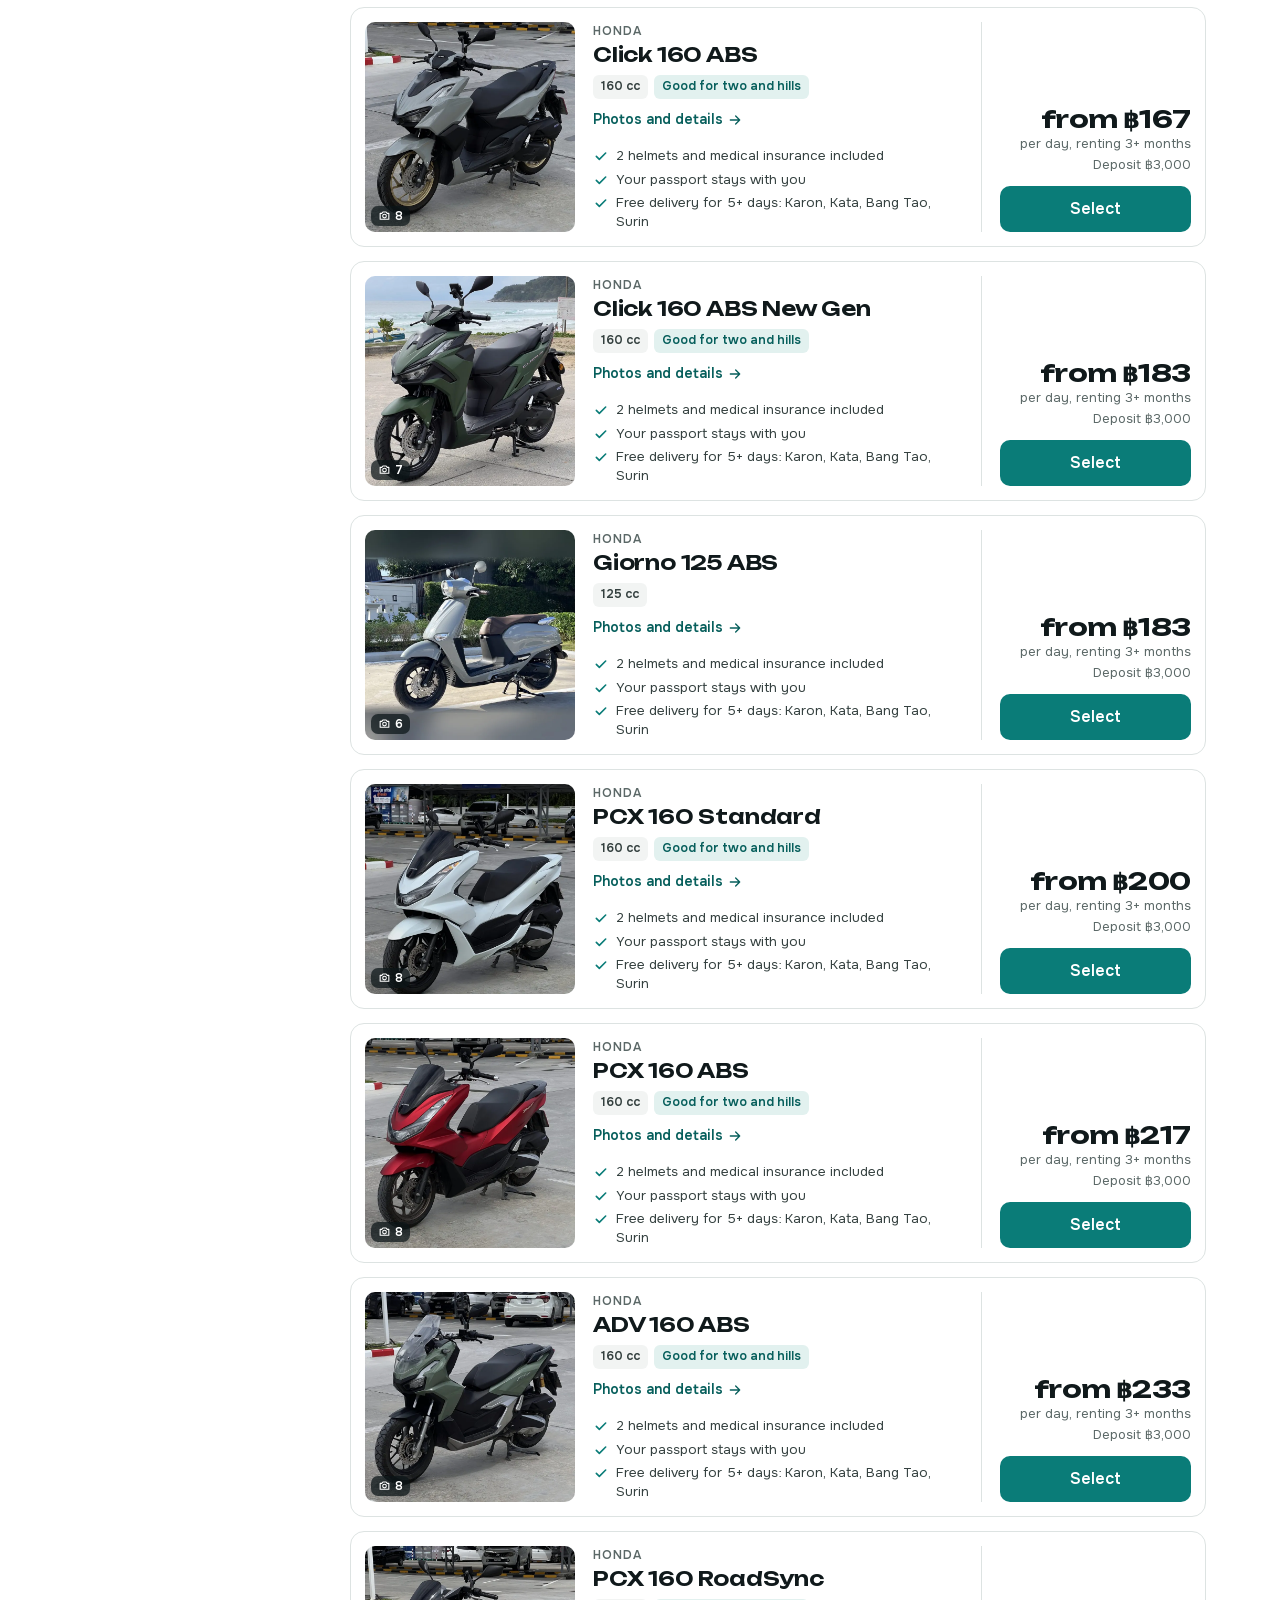
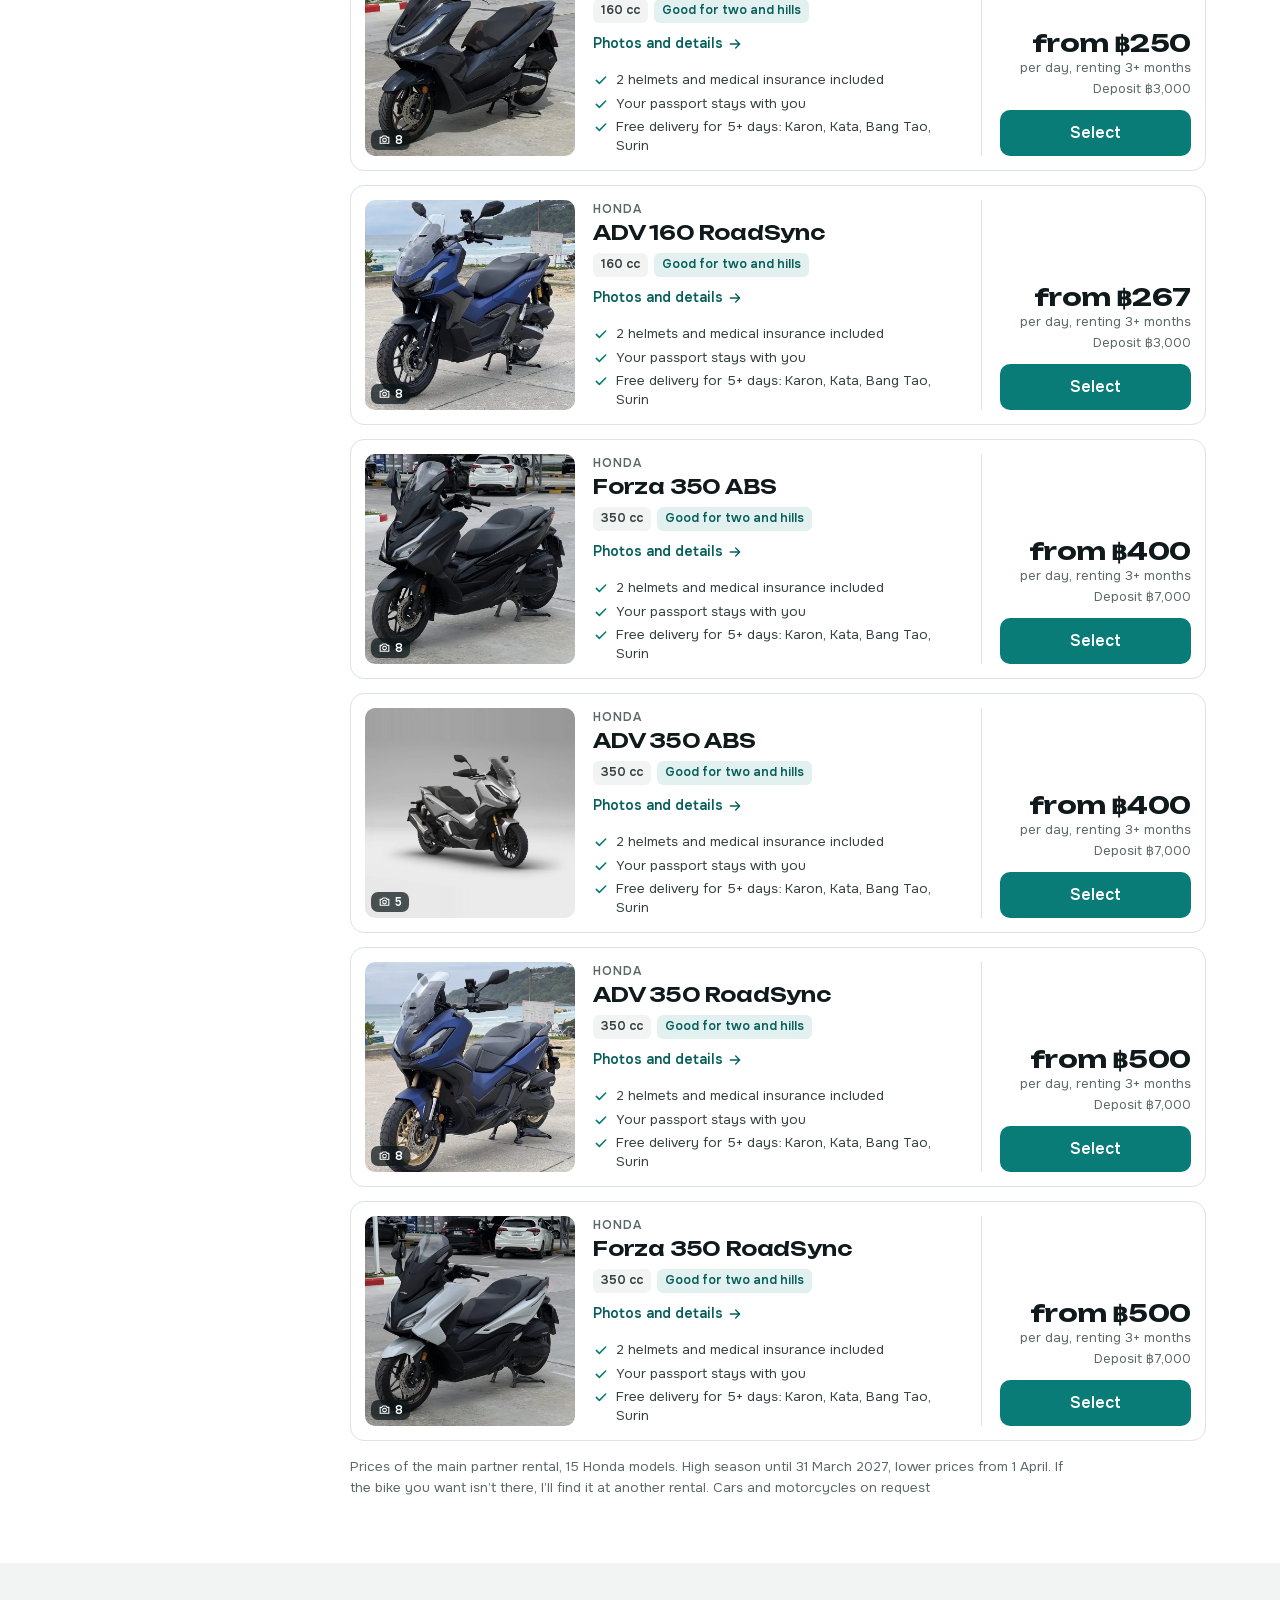
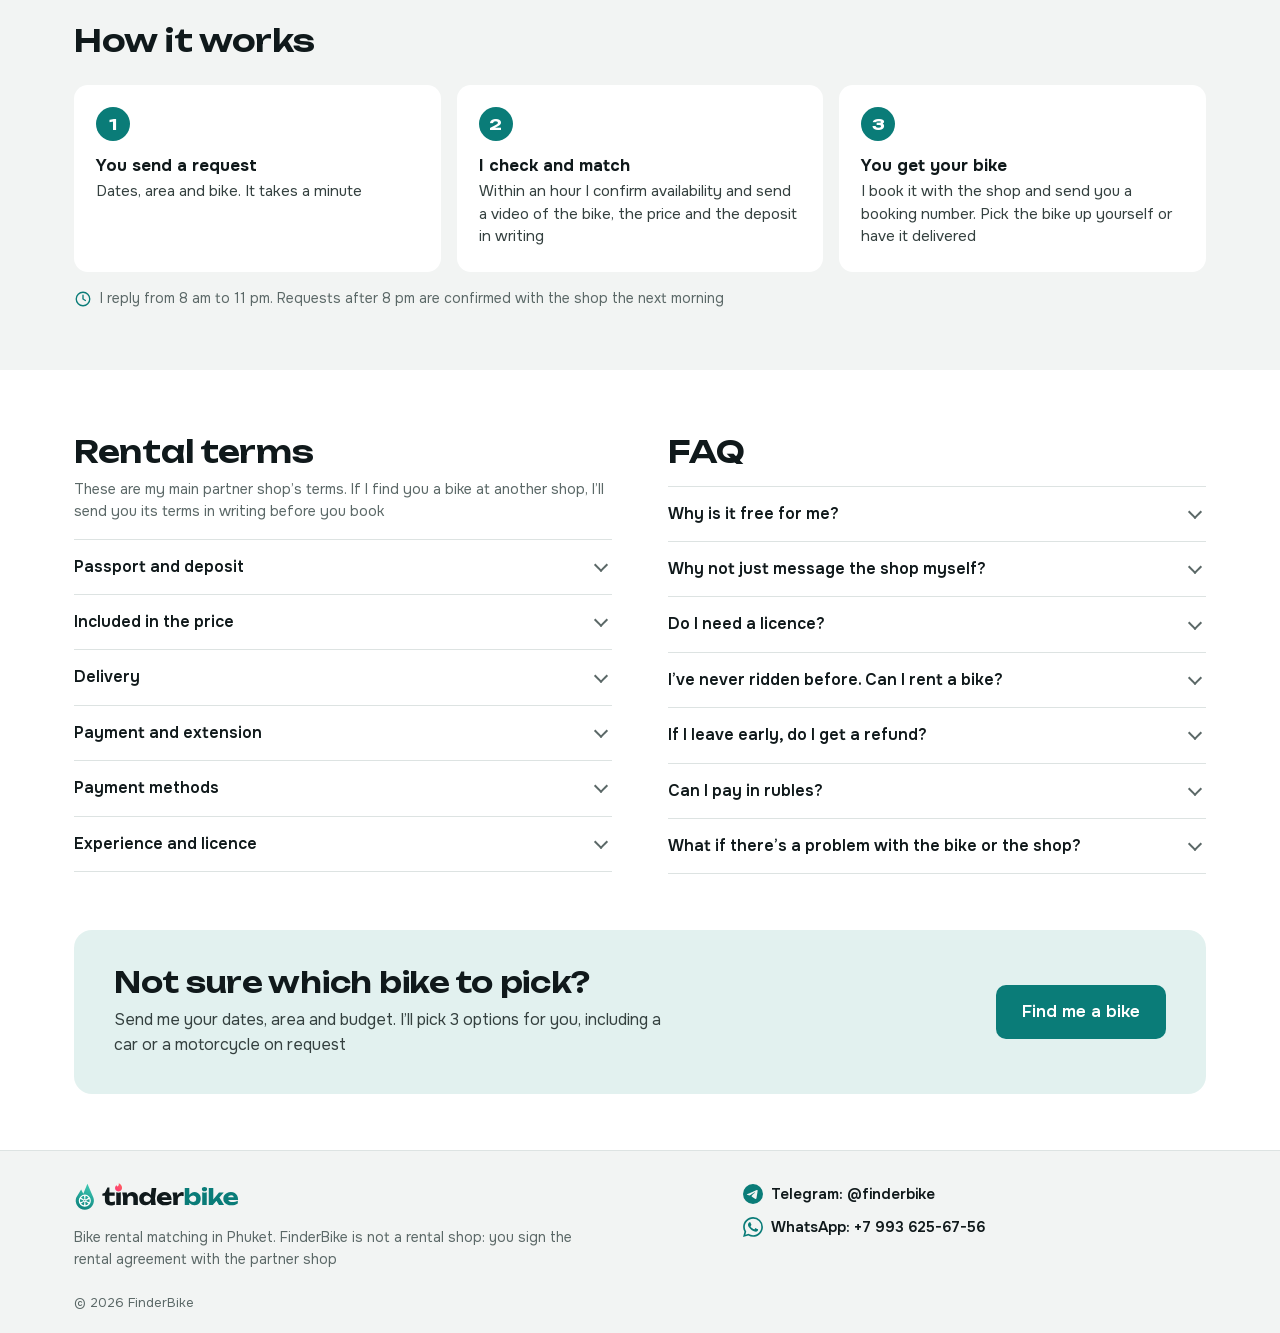
==== commit 74c74a69: "Логотип v4: знак пламя с колесом, слово tinderbike в два цвета, огонёк над i с картинки Дмитрия Лого" ====
--- a/index.html
+++ b/index.html
@@ -6,7 +6,7 @@
 <title>FinderBike - аренда байков на Пхукете</title>
 <meta name="description" content="Подберу байк на Пхукете у проверенных прокатов: 3 варианта за час, видео байка до брони, цена как в прокате. Для вас бесплатно">
 <meta name="theme-color" content="#0a7c78">
-<link rel="icon" href="favicon.svg" type="image/svg+xml">
+<link rel="icon" href="favicon.svg?v=2" type="image/svg+xml">
 <link rel="canonical" href="https://finderbike.github.io/">
 <link rel="alternate" hreflang="ru" href="https://finderbike.github.io/?lang=ru">
 <link rel="alternate" hreflang="en" href="https://finderbike.github.io/?lang=en">
@@ -18,7 +18,7 @@
 <meta property="og:site_name" content="FinderBike">
 <meta property="og:title" content="FinderBike - аренда байков на Пхукете">
 <meta property="og:description" content="Подберу байк у проверенных прокатов за час. Цена как в самом прокате, для вас бесплатно">
-<meta property="og:image" content="https://finderbike.github.io/og.jpg?v=2">
+<meta property="og:image" content="https://finderbike.github.io/og.jpg?v=3">
 <meta property="og:image:width" content="1200">
 <meta property="og:image:height" content="630">
 <meta name="twitter:card" content="summary_large_image">
@@ -31,10 +31,10 @@
 <link rel="preload" href="assets/fonts/unbounded-cyrillic.woff2" as="font" type="font/woff2" crossorigin>
 <link rel="preload" href="assets/fonts/onest-cyrillic.woff2" as="font" type="font/woff2" crossorigin>
 <link rel="stylesheet" href="assets/fonts.css">
-<link rel="stylesheet" href="assets/style.css?v=7">
-<script defer src="assets/i18n.js?v=7"></script>
-<script defer src="assets/price.js?v=7"></script>
-<script defer src="assets/app.js?v=7"></script>
+<link rel="stylesheet" href="assets/style.css?v=8">
+<script defer src="assets/i18n.js?v=8"></script>
+<script defer src="assets/price.js?v=8"></script>
+<script defer src="assets/app.js?v=8"></script>
 </head>
 <body>
 <!--
@@ -49,8 +49,7 @@
 <header class="hdr" id="top">
   <div class="wrap hdr__in">
     <a class="logo" href="./" aria-label="FinderBike">
-      <svg class="logo__mark" viewBox="0 0 28 28" aria-hidden="true"><circle cx="14" cy="14" r="10.5" fill="none" stroke="currentColor" stroke-width="3.2"/><circle cx="14" cy="14" r="3.6" fill="currentColor"/><path d="M14 3.5v4M14 20.5v4M3.5 14h4M20.5 14h4" stroke="currentColor" stroke-width="2.2" stroke-linecap="round"/></svg>
-      <span class="logo__word"><svg class="logo__ft" aria-hidden="true"><use href="#i-ft"/></svg>inderBike</span>
+      <svg class="logo__svg" aria-hidden="true"><use href="#i-logo"/></svg>
     </a>
     <div class="hdr__right">
       <div class="lang" id="lang">
@@ -225,8 +224,7 @@
   <div class="wrap ft__in">
     <div class="ft__brand">
       <span class="logo logo--ink" role="img" aria-label="FinderBike">
-        <svg class="logo__mark" viewBox="0 0 28 28" aria-hidden="true"><circle cx="14" cy="14" r="10.5" fill="none" stroke="currentColor" stroke-width="3.2"/><circle cx="14" cy="14" r="3.6" fill="currentColor"/><path d="M14 3.5v4M14 20.5v4M3.5 14h4M20.5 14h4" stroke="currentColor" stroke-width="2.2" stroke-linecap="round"/></svg>
-        <span class="logo__word" aria-hidden="true"><svg class="logo__ft"><use href="#i-ft"/></svg>inderBike</span>
+        <svg class="logo__svg" aria-hidden="true"><use href="#i-logo-ink"/></svg>
       </span>
       <p data-i18n="foot.p">Подбор байков в аренду на Пхукете. FinderBike не прокат: договор аренды вы заключаете с прокатом-партнёром</p>
     </div>
@@ -401,7 +399,7 @@
   <symbol id="i-filter" viewBox="0 0 24 24"><path fill="none" stroke="currentColor" stroke-width="1.9" stroke-linecap="round" d="M4 7h10M18 7h2M4 17h4M12 17h8"/><circle cx="16" cy="7" r="2.2" fill="none" stroke="currentColor" stroke-width="1.9"/><circle cx="10" cy="17" r="2.2" fill="none" stroke="currentColor" stroke-width="1.9"/></symbol>
   <symbol id="i-sort" viewBox="0 0 24 24"><path fill="none" stroke="currentColor" stroke-width="1.9" stroke-linecap="round" stroke-linejoin="round" d="M8 4v16M4.5 7.5 8 4l3.5 3.5M16 20V4M12.5 16.5 16 20l3.5-3.5"/></symbol>
   <!-- Первая буква названия: между f и t (верх от f, хвост от t, контуры Unbounded Bold) -->
-  <symbol id="i-ft" viewBox="0 -748 600 765"><path fill="currentColor" transform="scale(1,-1)" d="M461.8 618.3Q394.8 618.3 368.6 598.0Q342.4 577.7 342.4 535.4L342.4 251.6Q342.4 190.2 367.2 165.3Q392.0 140.4 458.6 140.4Q500.2 140.4 532.7 147.5Q565.2 154.6 592.6 166.6L592.6 13.4Q561.8 2.2 513.1 -7.1Q464.4 -16.4 412.0 -16.4Q317.6 -16.4 257.0 12.9Q196.4 42.2 167.2 96.4Q138.0 150.6 138.0 223.8L138 524.6Q138 596.1084797555386 171.8 645.9Q205.6 695.6 272.4 721.8Q339.2 748.0 437.2 748.0Q480.8 748.0 515.6 742.8Q550.4 737.6 589.0 728.2L589.0 600.2Q558.8 609.1 527.5 613.7Q496.2 618.3 461.8 618.3ZM21.8 396.7 L21.8 547.7 L579 547.7 L579 396.7Z"/></symbol>
+  <linearGradient id="lgHFl" x1="0" y1="1" x2="0.3" y2="0"><stop offset="0" stop-color="#ffffff"/><stop offset="1" stop-color="#9fe3d8"/></linearGradient><linearGradient id="lgHDot" x1="0" y1="1" x2="1" y2="0"><stop offset="0" stop-color="#fd3377"/><stop offset="1" stop-color="#ff685c"/></linearGradient><symbol id="i-logo" viewBox="0 -1000 7502 1225"><g transform="translate(0 -965.0) scale(9.833)"><path d="M50 120A42 42 0 0 1 10.6 63.4L33 26L43 46L62 0L89.4 63.4A42 42 0 0 1 50 120Z" fill="url(#lgHFl)"/><circle cx="50" cy="78" r="25.20" fill="none" stroke="#0a7c78" stroke-width="5.60"/><circle cx="50" cy="78" r="7.28" fill="#0a7c78"/><polygon points="48.35,72.65 51.65,72.65 54.01,53.12 45.99,53.12" fill="#0a7c78"/><polygon points="53.81,73.89 55.46,76.76 73.55,69.04 69.54,62.08" fill="#0a7c78"/><polygon points="55.46,79.24 53.81,82.11 69.54,93.92 73.55,86.96" fill="#0a7c78"/><polygon points="51.65,83.35 48.35,83.35 45.99,102.88 54.01,102.88" fill="#0a7c78"/><polygon points="46.19,82.11 44.54,79.24 26.45,86.96 30.46,93.92" fill="#0a7c78"/><polygon points="44.54,76.76 46.19,73.89 30.46,62.08 26.45,69.04" fill="#0a7c78"/><circle cx="50" cy="78" r="2.52" fill="#fff"/></g><g fill="#fff"><path transform="translate(1283.3 0) scale(1 -1)" d="M5.6 420.4L5.6 509.4L121.8 556L236 800L326.2 800L326.2 571.4L566.4 571.4L566.4 420.4L326.2 420.4L326.2 251.6Q326.2 190.2 351 165.3Q375.8 140.4 442.4 140.4Q484 140.4 516.5 147.5Q549 154.6 576.4 166.6L576.4 13.4Q545.6 2.2 496.9 -7.1Q448.2 -16.4 395.8 -16.4Q301.4 -16.4 240.8 12.9Q180.2 42.2 151 96.4Q121.8 150.6 121.8 223.8L121.8 420.4Z"/><path transform="translate(1866.3 0) scale(1 -1)" d="M56 580 159 560 261 580V0H56Z"/><path transform="translate(2163.3 0) scale(1 -1)" d="M29 571H234L271 343V0H67V374ZM481 588Q563 588 621.0 555.0Q679 522 709.5 462.0Q740 402 740 320V0H536V290Q536 354 503.5 388.0Q471 422 410 422Q368 422 336.5 404.0Q305 386 288.0 353.0Q271 320 271 275L208 308Q220 399 259.0 461.5Q298 524 355.0 556.0Q412 588 481 588Z"/><path transform="translate(2932.3 0) scale(1 -1)" d="M576 0 549 214 584 284 550 372 598 770H810L751 301L787 0ZM620 285Q606 195 564.5 127.0Q523 59 459.5 21.5Q396 -16 315 -16Q231 -16 167.5 21.5Q104 59 68.0 127.5Q32 196 32 285Q32 376 68.0 444.0Q104 512 167.5 550.0Q231 588 315 588Q396 588 459.5 550.5Q523 513 565.0 445.5Q607 378 620 285ZM239 285Q239 243 256.5 210.0Q274 177 305.0 158.5Q336 140 376 140Q418 140 455.0 158.5Q492 177 520.0 210.0Q548 243 562 285Q548 328 520.0 361.0Q492 394 455.0 413.0Q418 432 376 432Q336 432 305.0 413.0Q274 394 256.5 361.0Q239 328 239 285Z"/><path transform="translate(3736.3 0) scale(1 -1)" d="M391 -16Q287 -16 205.5 22.0Q124 60 77.0 128.5Q30 197 30 288Q30 377 75.0 444.5Q120 512 198.5 550.0Q277 588 376 588Q479 588 551.5 543.5Q624 499 663.5 418.0Q703 337 703 227H195V350H588L521 307Q517 351 499.0 381.5Q481 412 451.5 428.0Q422 444 381 444Q336 444 304.0 426.0Q272 408 254.0 376.5Q236 345 236 303Q236 249 260.5 211.5Q285 174 332.5 154.0Q380 134 449 134Q512 134 574.5 150.5Q637 167 688 197V67Q629 27 553.5 5.5Q478 -16 391 -16Z"/><path transform="translate(4447.3 0) scale(1 -1)" d="M29 571H237L271 367V0H67V379ZM539 580V406Q509 412 482.5 414.5Q456 417 434 417Q390 417 353.0 399.5Q316 382 293.5 342.0Q271 302 271 235L232 283Q240 345 256.0 399.5Q272 454 299.5 496.5Q327 539 368.0 563.5Q409 588 468 588Q485 588 503.0 586.0Q521 584 539 580Z"/></g><g fill="#9fe3d8"><path transform="translate(4980.3 0) scale(1 -1)" d="M56 770H261V405L234 353V209L261 159V0H56ZM195 285Q209 378 250.0 445.5Q291 513 355.5 550.5Q420 588 500 588Q584 588 647.5 550.0Q711 512 746.5 444.0Q782 376 782 285Q782 196 746.5 127.5Q711 59 647.5 21.5Q584 -16 500 -16Q419 -16 355.0 21.5Q291 59 250.0 127.0Q209 195 195 285ZM576 285Q576 328 558.5 361.0Q541 394 510.0 413.0Q479 432 438 432Q397 432 360.0 413.0Q323 394 295.0 361.0Q267 328 252 285Q267 243 295.0 210.0Q323 177 360.0 158.5Q397 140 438 140Q479 140 510.0 158.5Q541 177 558.5 210.0Q576 243 576 285Z"/><path transform="translate(5774.3 0) scale(1 -1)" d="M56 580 159 560 261 580V0H56ZM158 627Q105 627 72.0 653.5Q39 680 39 726Q39 771 72.0 798.0Q105 825 158 825Q213 825 245.5 798.0Q278 771 278 726Q278 680 245.5 653.5Q213 627 158 627Z"/><path transform="translate(6071.3 0) scale(1 -1)" d="M261 163 205 182 521 571H736L239 0H56V770H261ZM358 279 512 387 751 0H521Z"/><path transform="translate(6758.3 0) scale(1 -1)" d="M391 -16Q287 -16 205.5 22.0Q124 60 77.0 128.5Q30 197 30 288Q30 377 75.0 444.5Q120 512 198.5 550.0Q277 588 376 588Q479 588 551.5 543.5Q624 499 663.5 418.0Q703 337 703 227H195V350H588L521 307Q517 351 499.0 381.5Q481 412 451.5 428.0Q422 444 381 444Q336 444 304.0 426.0Q272 408 254.0 376.5Q236 345 236 303Q236 249 260.5 211.5Q285 174 332.5 154.0Q380 134 449 134Q512 134 574.5 150.5Q637 167 688 197V67Q629 27 553.5 5.5Q478 -16 391 -16Z"/></g><path transform="translate(1867.4 -990.0) scale(0.7077)" d="M242.8 0.0L239.0 0.2L237.5 2.2L237.0 4.5L240.0 26.8L240.8 59.8L239.0 81.0L236.0 98.0L229.2 121.0L224.2 131.5L224.5 132.2L214.8 150.0L206.8 161.0L199.8 169.0L187.5 180.8L169.5 193.8L146.0 206.0L144.2 206.0L136.0 210.0L131.2 211.0L122.8 197.0L121.8 193.2L119.8 190.0L116.8 179.2L115.8 178.0L111.0 156.8L107.5 129.5L103.2 128.0L98.2 131.0L74.2 148.8L56.8 165.8L43.2 181.5L30.2 200.5L18.0 223.8L9.0 247.8L3.2 271.2L0.2 293.2L0.0 323.8L3.0 349.0L4.0 350.8L4.0 354.0L5.0 355.8L5.0 358.5L6.0 359.8L7.0 366.5L8.8 370.2L9.0 373.5L14.0 385.8L14.0 387.5L16.0 390.8L16.0 392.5L24.2 410.0L36.0 429.5L49.2 447.0L57.2 456.0L75.8 473.5L91.8 485.8L104.0 493.0L105.2 494.5L106.5 494.5L107.8 495.8L129.2 506.5L131.5 506.8L134.2 508.5L136.5 508.8L145.2 512.5L163.2 517.5L171.5 518.8L172.2 519.5L184.0 520.8L185.2 521.5L192.0 521.8L194.2 522.8L237.5 522.8L238.2 522.0L247.8 521.8L249.2 521.0L255.8 520.8L267.8 518.8L278.8 515.8L281.5 515.8L285.2 514.0L288.5 513.8L289.8 512.8L303.5 508.8L306.8 506.8L308.5 506.8L318.8 501.8L322.5 500.8L323.2 499.8L340.5 490.8L354.0 481.8L367.0 471.8L385.8 454.0L398.5 439.2L410.5 422.2L412.2 418.5L415.5 414.2L419.0 406.8L420.5 405.2L420.2 404.5L421.5 403.2L422.5 399.8L427.5 390.2L427.5 388.8L431.5 380.2L436.5 365.2L441.5 345.2L441.2 343.2L444.8 321.2L444.8 278.5L441.8 252.5L437.8 231.5L436.8 230.0L436.8 227.5L435.8 226.0L435.8 223.5L432.0 212.5L431.8 209.5L421.8 182.5L408.8 155.5L399.5 139.5L386.2 119.8L370.5 99.5L353.5 80.5L331.2 59.2L313.2 44.2L294.2 30.2L269.2 14.2Z" fill="url(#lgHDot)"/></symbol><linearGradient id="lgLFl" x1="0" y1="1" x2="0.3" y2="0"><stop offset="0" stop-color="#0a7c78"/><stop offset="1" stop-color="#38c2ae"/></linearGradient><linearGradient id="lgLDot" x1="0" y1="1" x2="1" y2="0"><stop offset="0" stop-color="#fd3377"/><stop offset="1" stop-color="#ff685c"/></linearGradient><symbol id="i-logo-ink" viewBox="0 -1000 7502 1225"><g transform="translate(0 -965.0) scale(9.833)"><path d="M50 120A42 42 0 0 1 10.6 63.4L33 26L43 46L62 0L89.4 63.4A42 42 0 0 1 50 120Z" fill="url(#lgLFl)"/><circle cx="50" cy="78" r="25.20" fill="none" stroke="#fff" stroke-width="5.60"/><circle cx="50" cy="78" r="7.28" fill="#fff"/><polygon points="48.35,72.65 51.65,72.65 54.01,53.12 45.99,53.12" fill="#fff"/><polygon points="53.81,73.89 55.46,76.76 73.55,69.04 69.54,62.08" fill="#fff"/><polygon points="55.46,79.24 53.81,82.11 69.54,93.92 73.55,86.96" fill="#fff"/><polygon points="51.65,83.35 48.35,83.35 45.99,102.88 54.01,102.88" fill="#fff"/><polygon points="46.19,82.11 44.54,79.24 26.45,86.96 30.46,93.92" fill="#fff"/><polygon points="44.54,76.76 46.19,73.89 30.46,62.08 26.45,69.04" fill="#fff"/><circle cx="50" cy="78" r="2.52" fill="#0a7c78"/></g><g fill="#10191b"><path transform="translate(1283.3 0) scale(1 -1)" d="M5.6 420.4L5.6 509.4L121.8 556L236 800L326.2 800L326.2 571.4L566.4 571.4L566.4 420.4L326.2 420.4L326.2 251.6Q326.2 190.2 351 165.3Q375.8 140.4 442.4 140.4Q484 140.4 516.5 147.5Q549 154.6 576.4 166.6L576.4 13.4Q545.6 2.2 496.9 -7.1Q448.2 -16.4 395.8 -16.4Q301.4 -16.4 240.8 12.9Q180.2 42.2 151 96.4Q121.8 150.6 121.8 223.8L121.8 420.4Z"/><path transform="translate(1866.3 0) scale(1 -1)" d="M56 580 159 560 261 580V0H56Z"/><path transform="translate(2163.3 0) scale(1 -1)" d="M29 571H234L271 343V0H67V374ZM481 588Q563 588 621.0 555.0Q679 522 709.5 462.0Q740 402 740 320V0H536V290Q536 354 503.5 388.0Q471 422 410 422Q368 422 336.5 404.0Q305 386 288.0 353.0Q271 320 271 275L208 308Q220 399 259.0 461.5Q298 524 355.0 556.0Q412 588 481 588Z"/><path transform="translate(2932.3 0) scale(1 -1)" d="M576 0 549 214 584 284 550 372 598 770H810L751 301L787 0ZM620 285Q606 195 564.5 127.0Q523 59 459.5 21.5Q396 -16 315 -16Q231 -16 167.5 21.5Q104 59 68.0 127.5Q32 196 32 285Q32 376 68.0 444.0Q104 512 167.5 550.0Q231 588 315 588Q396 588 459.5 550.5Q523 513 565.0 445.5Q607 378 620 285ZM239 285Q239 243 256.5 210.0Q274 177 305.0 158.5Q336 140 376 140Q418 140 455.0 158.5Q492 177 520.0 210.0Q548 243 562 285Q548 328 520.0 361.0Q492 394 455.0 413.0Q418 432 376 432Q336 432 305.0 413.0Q274 394 256.5 361.0Q239 328 239 285Z"/><path transform="translate(3736.3 0) scale(1 -1)" d="M391 -16Q287 -16 205.5 22.0Q124 60 77.0 128.5Q30 197 30 288Q30 377 75.0 444.5Q120 512 198.5 550.0Q277 588 376 588Q479 588 551.5 543.5Q624 499 663.5 418.0Q703 337 703 227H195V350H588L521 307Q517 351 499.0 381.5Q481 412 451.5 428.0Q422 444 381 444Q336 444 304.0 426.0Q272 408 254.0 376.5Q236 345 236 303Q236 249 260.5 211.5Q285 174 332.5 154.0Q380 134 449 134Q512 134 574.5 150.5Q637 167 688 197V67Q629 27 553.5 5.5Q478 -16 391 -16Z"/><path transform="translate(4447.3 0) scale(1 -1)" d="M29 571H237L271 367V0H67V379ZM539 580V406Q509 412 482.5 414.5Q456 417 434 417Q390 417 353.0 399.5Q316 382 293.5 342.0Q271 302 271 235L232 283Q240 345 256.0 399.5Q272 454 299.5 496.5Q327 539 368.0 563.5Q409 588 468 588Q485 588 503.0 586.0Q521 584 539 580Z"/></g><g fill="#0a7c78"><path transform="translate(4980.3 0) scale(1 -1)" d="M56 770H261V405L234 353V209L261 159V0H56ZM195 285Q209 378 250.0 445.5Q291 513 355.5 550.5Q420 588 500 588Q584 588 647.5 550.0Q711 512 746.5 444.0Q782 376 782 285Q782 196 746.5 127.5Q711 59 647.5 21.5Q584 -16 500 -16Q419 -16 355.0 21.5Q291 59 250.0 127.0Q209 195 195 285ZM576 285Q576 328 558.5 361.0Q541 394 510.0 413.0Q479 432 438 432Q397 432 360.0 413.0Q323 394 295.0 361.0Q267 328 252 285Q267 243 295.0 210.0Q323 177 360.0 158.5Q397 140 438 140Q479 140 510.0 158.5Q541 177 558.5 210.0Q576 243 576 285Z"/><path transform="translate(5774.3 0) scale(1 -1)" d="M56 580 159 560 261 580V0H56ZM158 627Q105 627 72.0 653.5Q39 680 39 726Q39 771 72.0 798.0Q105 825 158 825Q213 825 245.5 798.0Q278 771 278 726Q278 680 245.5 653.5Q213 627 158 627Z"/><path transform="translate(6071.3 0) scale(1 -1)" d="M261 163 205 182 521 571H736L239 0H56V770H261ZM358 279 512 387 751 0H521Z"/><path transform="translate(6758.3 0) scale(1 -1)" d="M391 -16Q287 -16 205.5 22.0Q124 60 77.0 128.5Q30 197 30 288Q30 377 75.0 444.5Q120 512 198.5 550.0Q277 588 376 588Q479 588 551.5 543.5Q624 499 663.5 418.0Q703 337 703 227H195V350H588L521 307Q517 351 499.0 381.5Q481 412 451.5 428.0Q422 444 381 444Q336 444 304.0 426.0Q272 408 254.0 376.5Q236 345 236 303Q236 249 260.5 211.5Q285 174 332.5 154.0Q380 134 449 134Q512 134 574.5 150.5Q637 167 688 197V67Q629 27 553.5 5.5Q478 -16 391 -16Z"/></g><path transform="translate(1867.4 -990.0) scale(0.7077)" d="M242.8 0.0L239.0 0.2L237.5 2.2L237.0 4.5L240.0 26.8L240.8 59.8L239.0 81.0L236.0 98.0L229.2 121.0L224.2 131.5L224.5 132.2L214.8 150.0L206.8 161.0L199.8 169.0L187.5 180.8L169.5 193.8L146.0 206.0L144.2 206.0L136.0 210.0L131.2 211.0L122.8 197.0L121.8 193.2L119.8 190.0L116.8 179.2L115.8 178.0L111.0 156.8L107.5 129.5L103.2 128.0L98.2 131.0L74.2 148.8L56.8 165.8L43.2 181.5L30.2 200.5L18.0 223.8L9.0 247.8L3.2 271.2L0.2 293.2L0.0 323.8L3.0 349.0L4.0 350.8L4.0 354.0L5.0 355.8L5.0 358.5L6.0 359.8L7.0 366.5L8.8 370.2L9.0 373.5L14.0 385.8L14.0 387.5L16.0 390.8L16.0 392.5L24.2 410.0L36.0 429.5L49.2 447.0L57.2 456.0L75.8 473.5L91.8 485.8L104.0 493.0L105.2 494.5L106.5 494.5L107.8 495.8L129.2 506.5L131.5 506.8L134.2 508.5L136.5 508.8L145.2 512.5L163.2 517.5L171.5 518.8L172.2 519.5L184.0 520.8L185.2 521.5L192.0 521.8L194.2 522.8L237.5 522.8L238.2 522.0L247.8 521.8L249.2 521.0L255.8 520.8L267.8 518.8L278.8 515.8L281.5 515.8L285.2 514.0L288.5 513.8L289.8 512.8L303.5 508.8L306.8 506.8L308.5 506.8L318.8 501.8L322.5 500.8L323.2 499.8L340.5 490.8L354.0 481.8L367.0 471.8L385.8 454.0L398.5 439.2L410.5 422.2L412.2 418.5L415.5 414.2L419.0 406.8L420.5 405.2L420.2 404.5L421.5 403.2L422.5 399.8L427.5 390.2L427.5 388.8L431.5 380.2L436.5 365.2L441.5 345.2L441.2 343.2L444.8 321.2L444.8 278.5L441.8 252.5L437.8 231.5L436.8 230.0L436.8 227.5L435.8 226.0L435.8 223.5L432.0 212.5L431.8 209.5L421.8 182.5L408.8 155.5L399.5 139.5L386.2 119.8L370.5 99.5L353.5 80.5L331.2 59.2L313.2 44.2L294.2 30.2L269.2 14.2Z" fill="url(#lgLDot)"/></symbol>
   <symbol id="i-heart" viewBox="0 0 24 24"><path fill="currentColor" d="M12 20.7s-7.8-4.6-9.6-9.7C1.2 7.5 3.3 4 6.9 4c2.1 0 3.6 1.1 5.1 3 1.5-1.9 3-3 5.1-3 3.6 0 5.7 3.5 4.5 7-1.8 5.1-9.6 9.7-9.6 9.7z"/></symbol>
   <symbol id="i-arrow" viewBox="0 0 24 24"><path fill="none" stroke="currentColor" stroke-width="2" stroke-linecap="round" stroke-linejoin="round" d="M5 12h14M13 6l6 6-6 6"/></symbol>
 </svg>
--- a/assets/style.css
+++ b/assets/style.css
@@ -72,12 +72,11 @@
 /* ---------- header ---------- */
 .hdr{position:sticky;top:0;z-index:40;background:var(--band);color:#fff}
 .hdr__in{display:flex;align-items:center;justify-content:space-between;height:var(--hdr-h);gap:12px}
-.logo{display:inline-flex;align-items:center;gap:9px;color:#fff;text-decoration:none;font:700 18px/1 var(--f-head);font-family:"Unbounded",ui-sans-serif,system-ui,sans-serif;letter-spacing:-.02em}
-.logo__mark{width:26px;height:26px}
-.logo__word{white-space:nowrap}
-.logo__ft{display:inline-block;width:.6em;height:.765em;vertical-align:-.0164em;margin-right:-.02em;fill:currentColor}
-.logo--ink{color:var(--ink)}
-.logo--ink .logo__mark{color:var(--accent)}
+.logo{display:inline-flex;align-items:center;flex:none;text-decoration:none}
+.logo__svg{display:block;height:27px;width:165px}
+@media (max-width:400px){.logo__svg{height:23px;width:141px}.hdr__in{gap:8px}}
+@media (max-width:374px){.lang__code{display:none}.logo__svg{height:21px;width:129px}}
+@media (max-width:350px){.logo__svg{height:19px;width:116px}.hdr__right{gap:4px}}
 .hdr__right{display:flex;align-items:center;gap:6px}
 .hdr__ic{display:grid;place-items:center;width:40px;height:40px;border-radius:10px;color:#fff;transition:background-color .18s var(--ease)}
 .hdr__ic:hover{background:rgba(255,255,255,.14)}
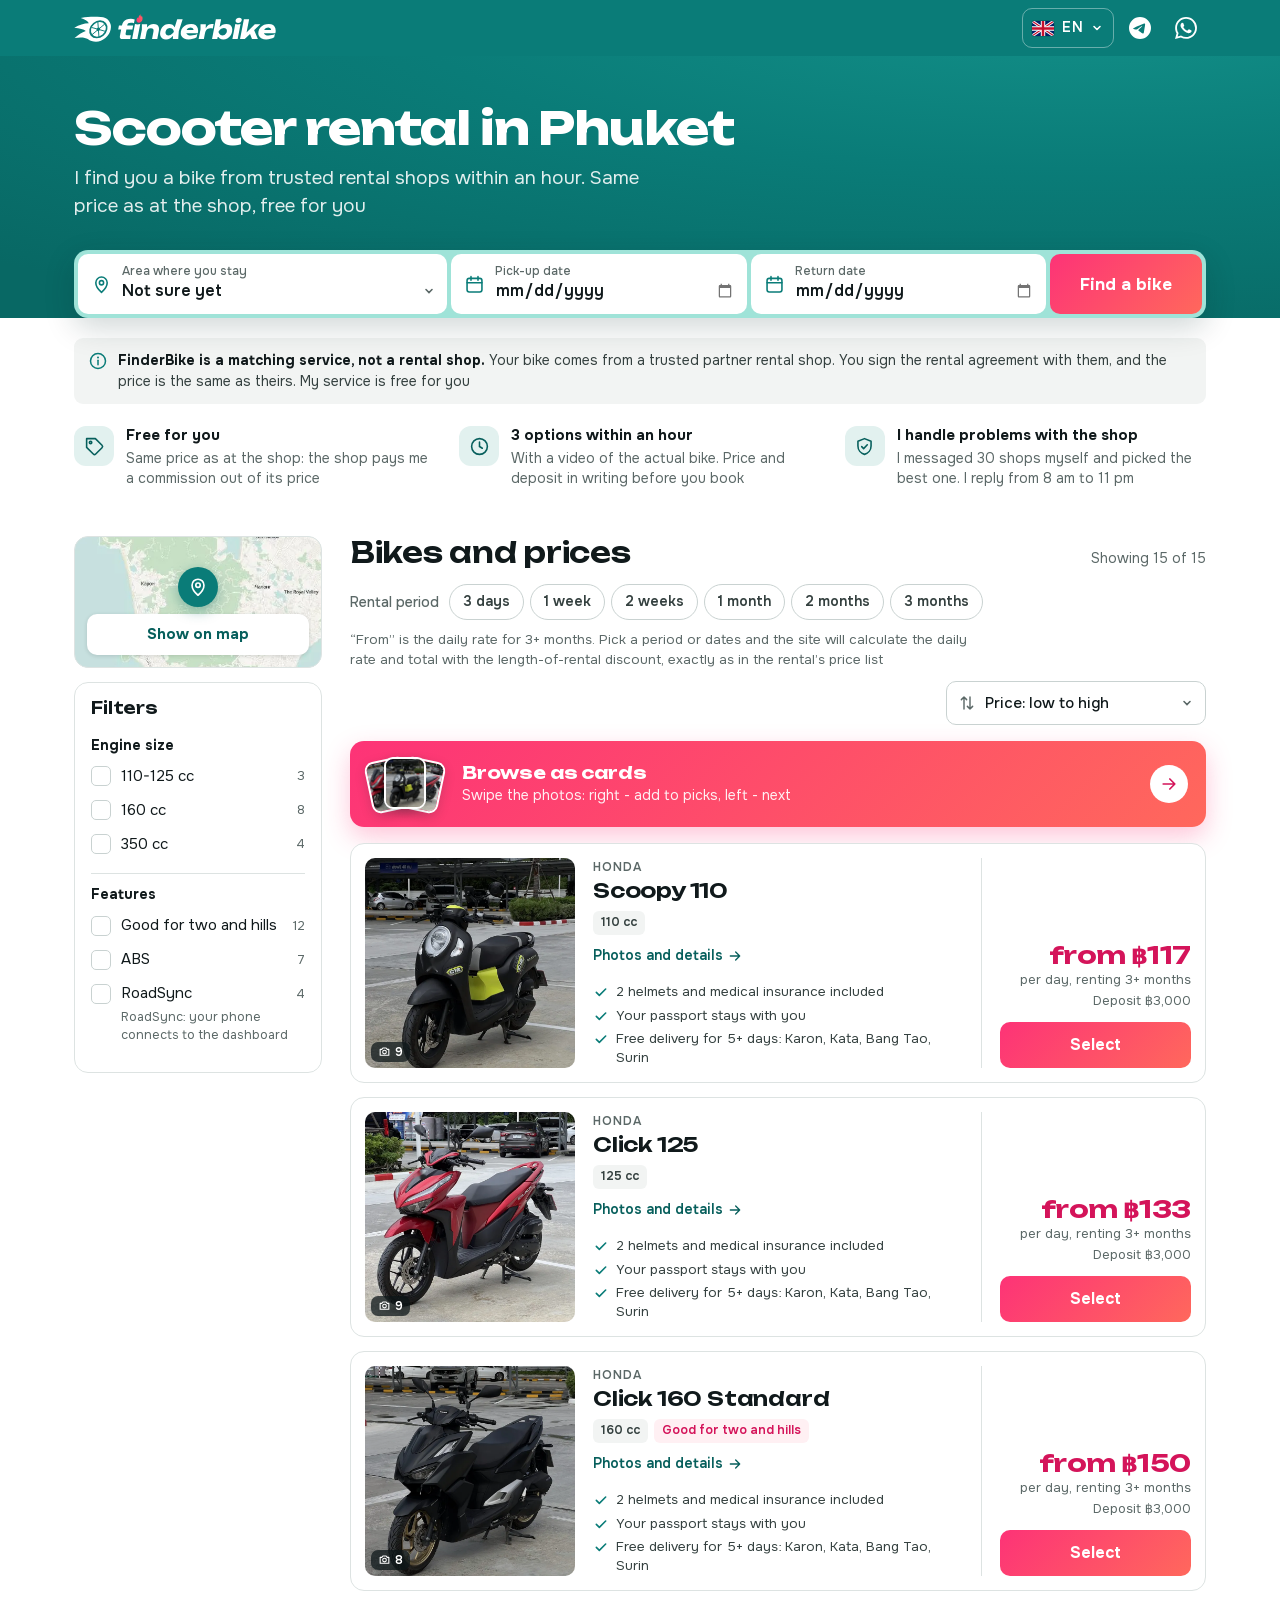
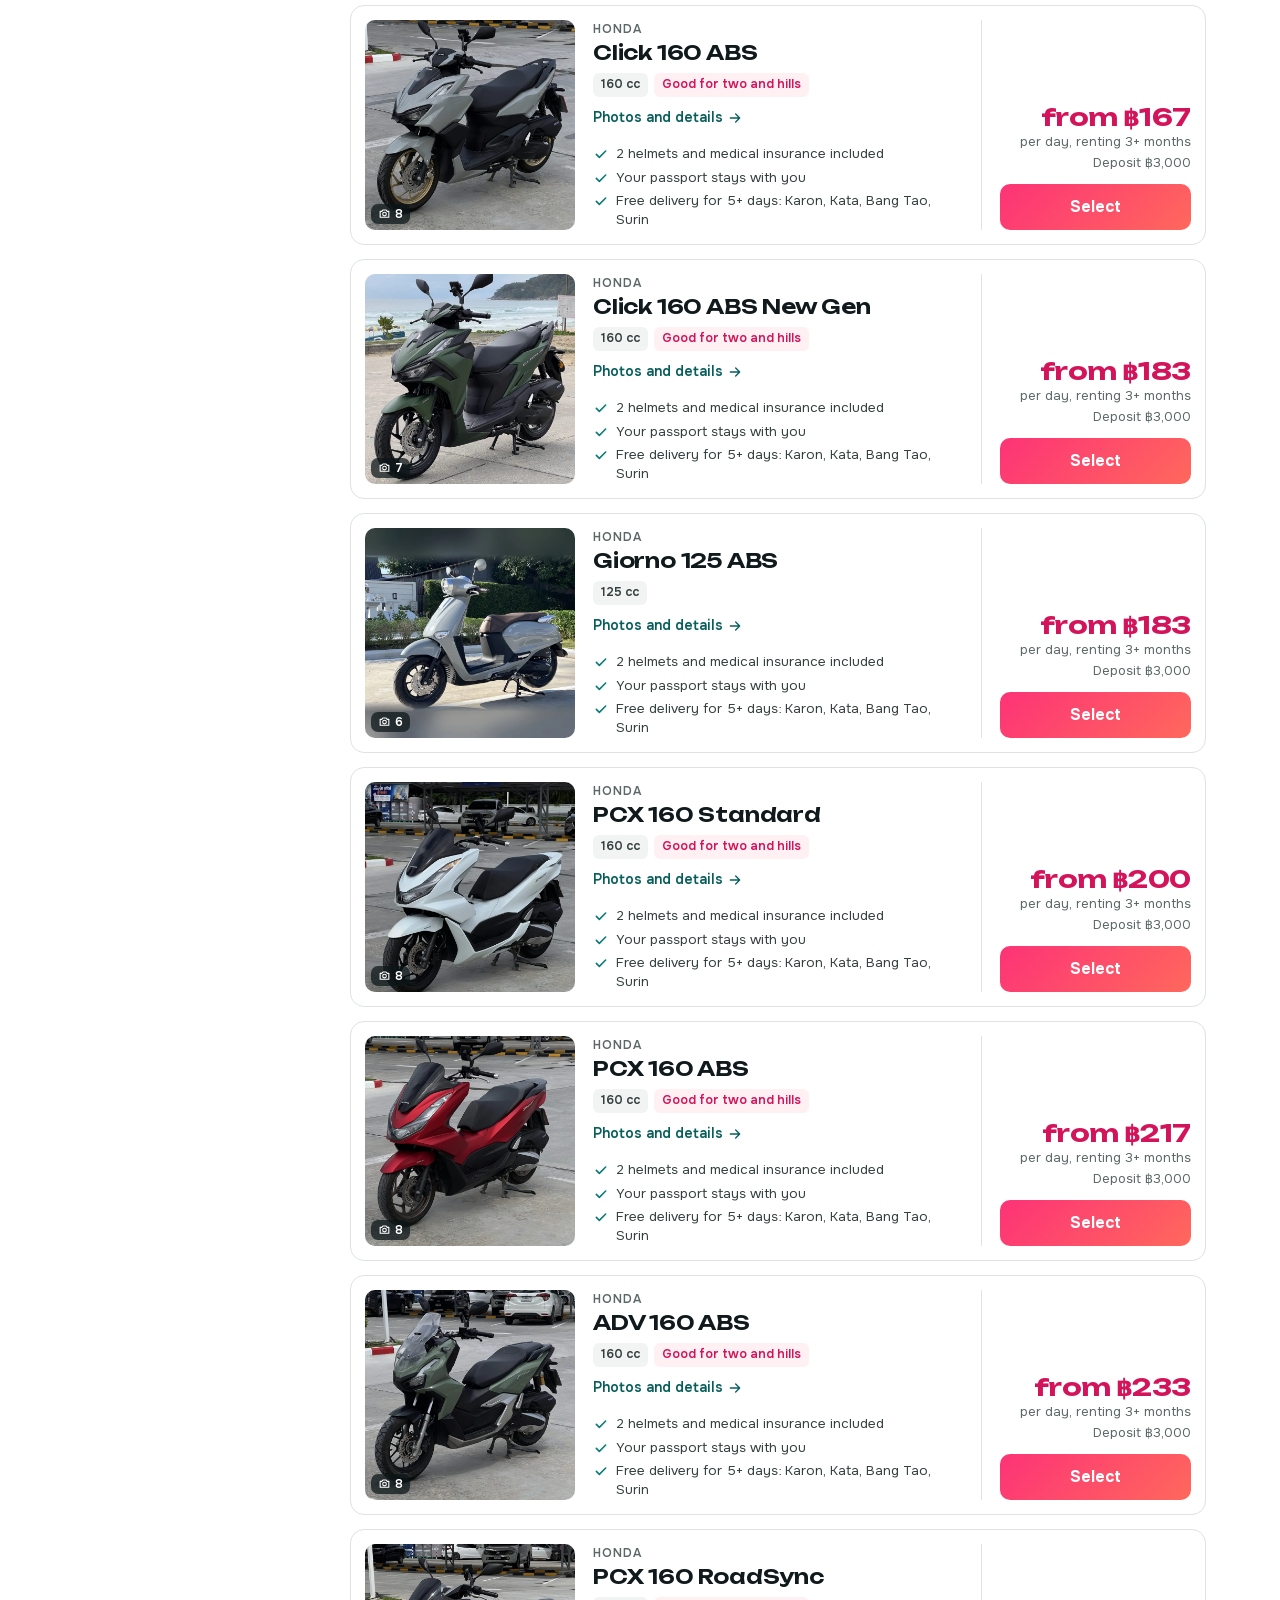
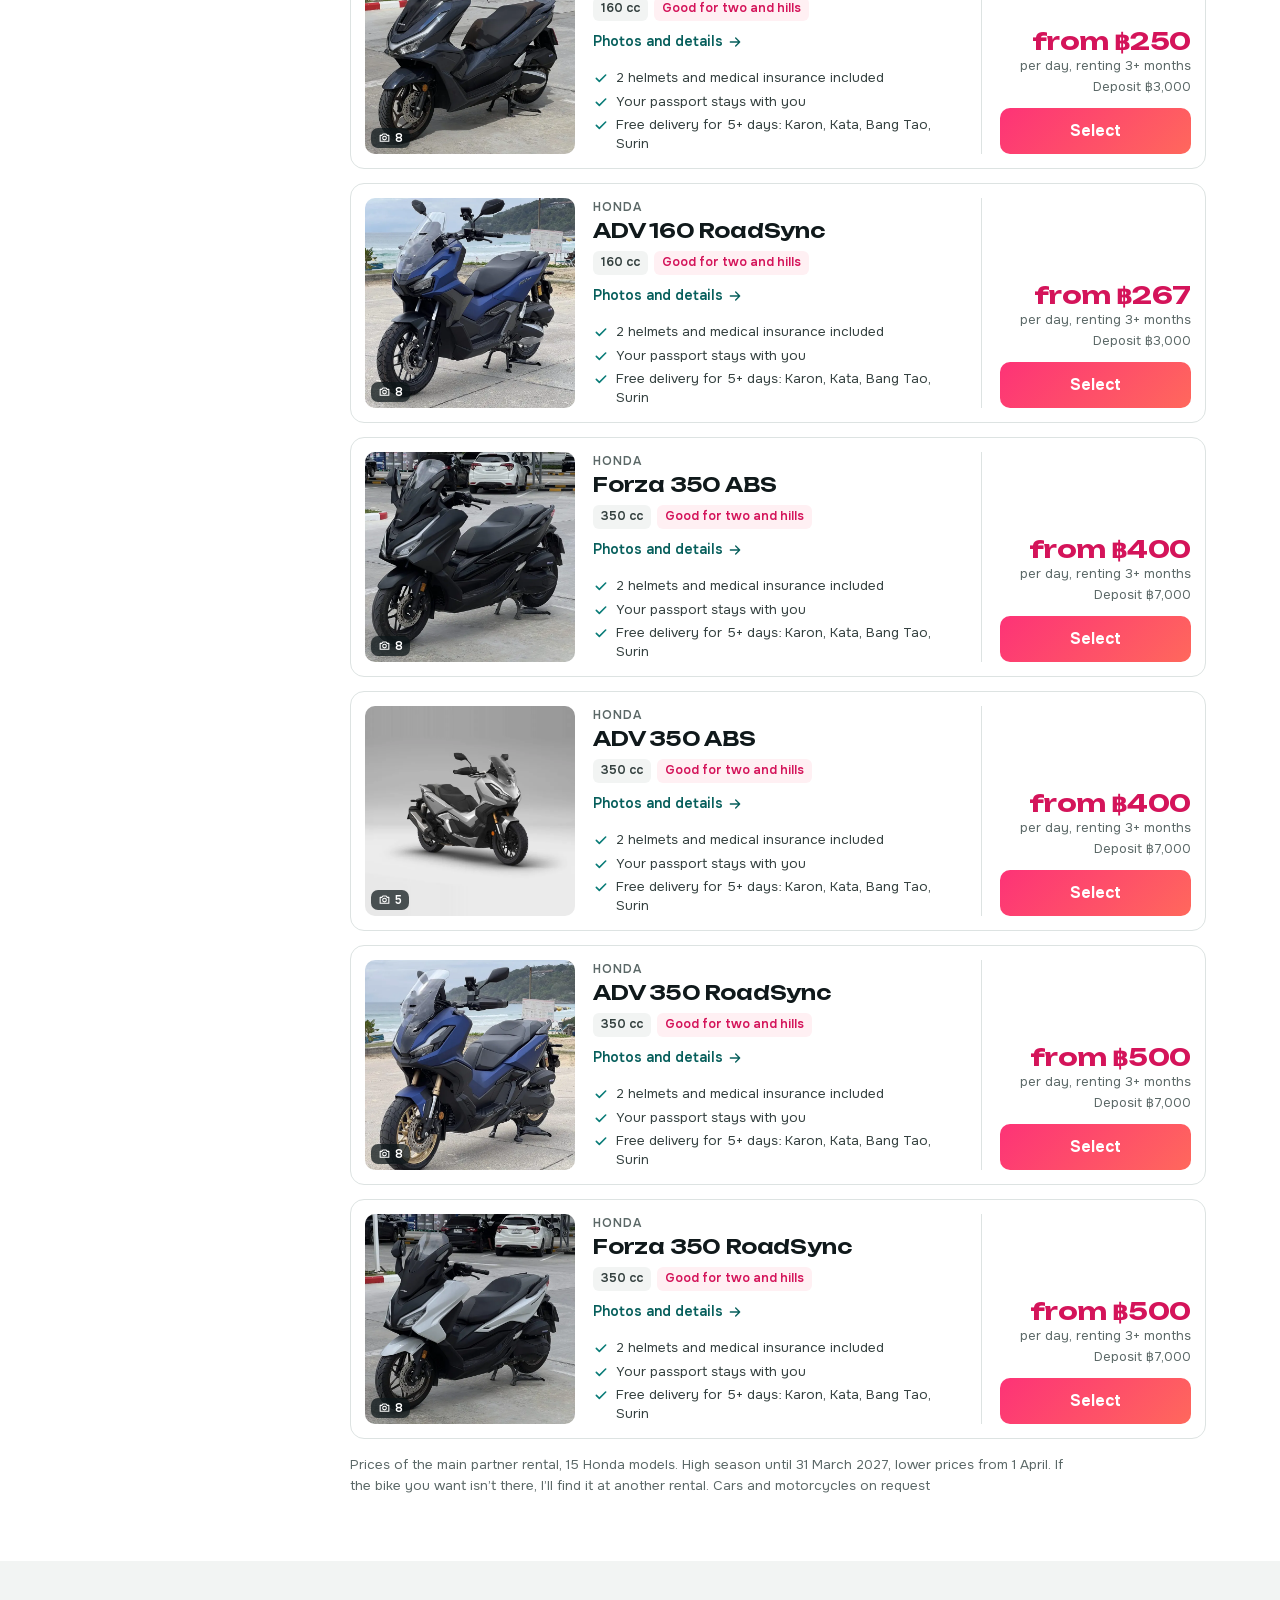
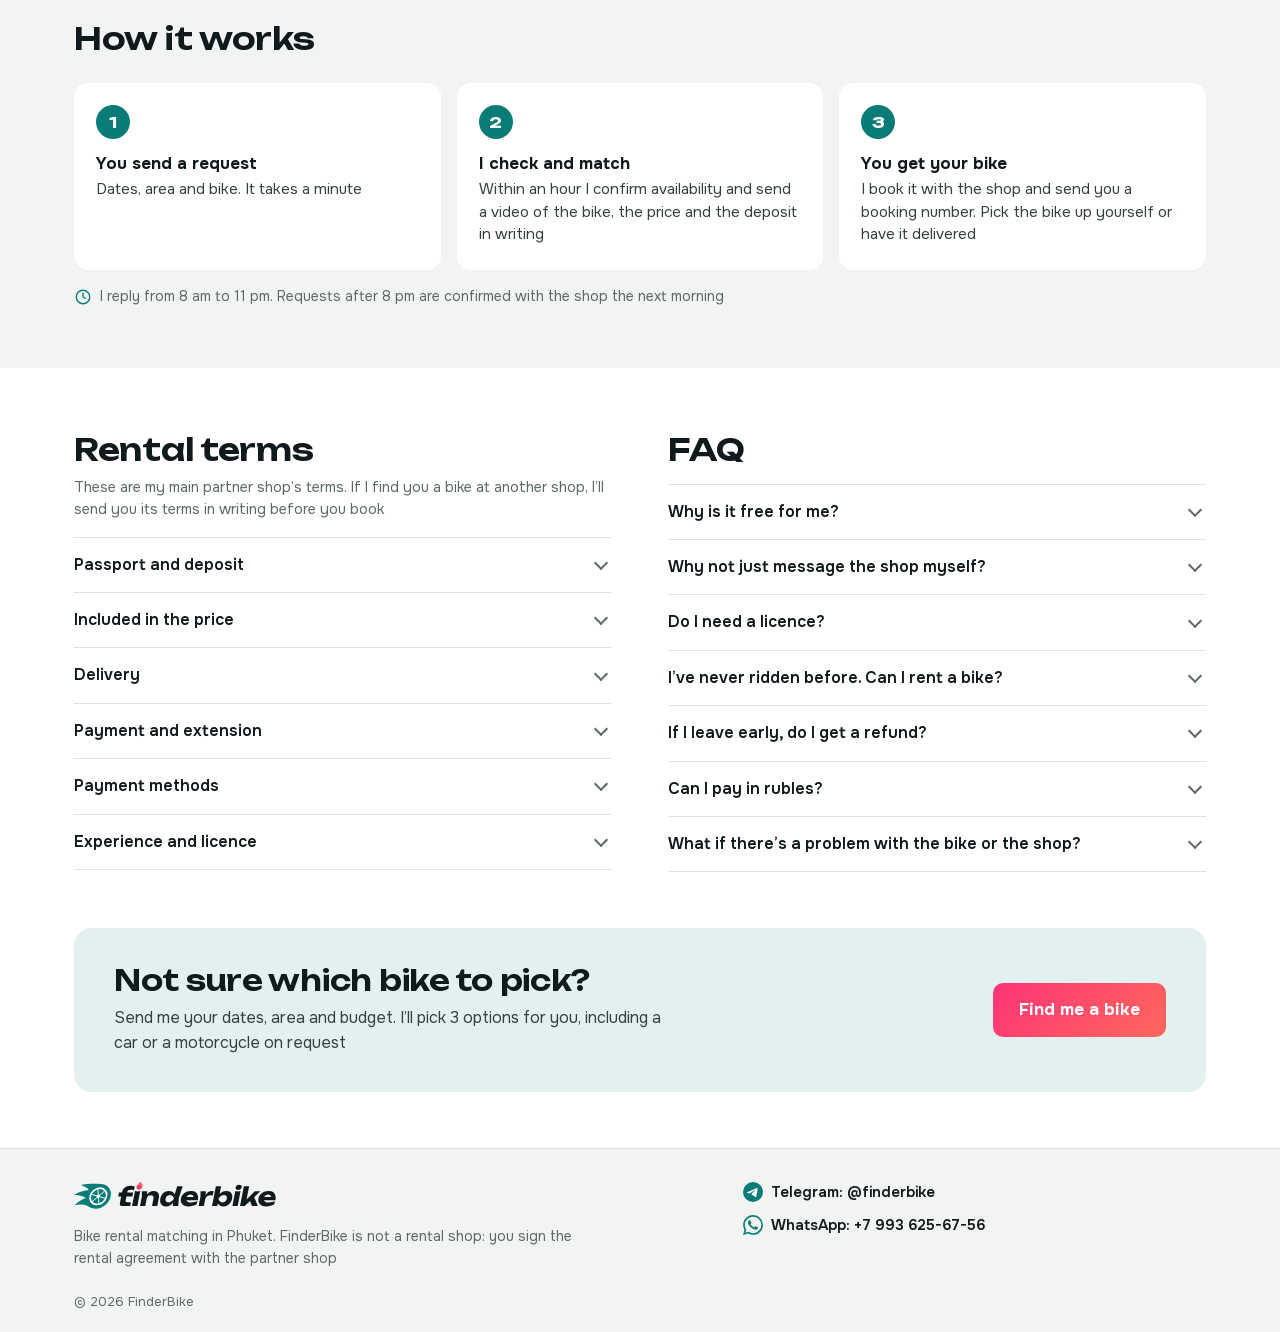
==== commit 3658c427: "Логотип вариант 5 «Скорость» со своим огоньком над i, розово-коралловый цвет в 5 местах сайта - лого" ====
--- a/index.html
+++ b/index.html
@@ -6,7 +6,7 @@
 <title>FinderBike - аренда байков на Пхукете</title>
 <meta name="description" content="Подберу байк на Пхукете у проверенных прокатов: 3 варианта за час, видео байка до брони, цена как в прокате. Для вас бесплатно">
 <meta name="theme-color" content="#0a7c78">
-<link rel="icon" href="favicon.svg?v=2" type="image/svg+xml">
+<link rel="icon" href="favicon.svg?v=3" type="image/svg+xml">
 <link rel="canonical" href="https://finderbike.github.io/">
 <link rel="alternate" hreflang="ru" href="https://finderbike.github.io/?lang=ru">
 <link rel="alternate" hreflang="en" href="https://finderbike.github.io/?lang=en">
@@ -18,7 +18,7 @@
 <meta property="og:site_name" content="FinderBike">
 <meta property="og:title" content="FinderBike - аренда байков на Пхукете">
 <meta property="og:description" content="Подберу байк у проверенных прокатов за час. Цена как в самом прокате, для вас бесплатно">
-<meta property="og:image" content="https://finderbike.github.io/og.jpg?v=3">
+<meta property="og:image" content="https://finderbike.github.io/og.jpg?v=4">
 <meta property="og:image:width" content="1200">
 <meta property="og:image:height" content="630">
 <meta name="twitter:card" content="summary_large_image">
@@ -31,10 +31,10 @@
 <link rel="preload" href="assets/fonts/unbounded-cyrillic.woff2" as="font" type="font/woff2" crossorigin>
 <link rel="preload" href="assets/fonts/onest-cyrillic.woff2" as="font" type="font/woff2" crossorigin>
 <link rel="stylesheet" href="assets/fonts.css">
-<link rel="stylesheet" href="assets/style.css?v=8">
-<script defer src="assets/i18n.js?v=8"></script>
-<script defer src="assets/price.js?v=8"></script>
-<script defer src="assets/app.js?v=8"></script>
+<link rel="stylesheet" href="assets/style.css?v=9">
+<script defer src="assets/i18n.js?v=9"></script>
+<script defer src="assets/price.js?v=9"></script>
+<script defer src="assets/app.js?v=9"></script>
 </head>
 <body>
 <!--
@@ -398,8 +398,8 @@
   <symbol id="i-chev-r" viewBox="0 0 24 24"><path fill="none" stroke="currentColor" stroke-width="2.4" stroke-linecap="round" stroke-linejoin="round" d="M9.5 5.5 16 12l-6.5 6.5"/></symbol>
   <symbol id="i-filter" viewBox="0 0 24 24"><path fill="none" stroke="currentColor" stroke-width="1.9" stroke-linecap="round" d="M4 7h10M18 7h2M4 17h4M12 17h8"/><circle cx="16" cy="7" r="2.2" fill="none" stroke="currentColor" stroke-width="1.9"/><circle cx="10" cy="17" r="2.2" fill="none" stroke="currentColor" stroke-width="1.9"/></symbol>
   <symbol id="i-sort" viewBox="0 0 24 24"><path fill="none" stroke="currentColor" stroke-width="1.9" stroke-linecap="round" stroke-linejoin="round" d="M8 4v16M4.5 7.5 8 4l3.5 3.5M16 20V4M12.5 16.5 16 20l3.5-3.5"/></symbol>
-  <!-- Первая буква названия: между f и t (верх от f, хвост от t, контуры Unbounded Bold) -->
-  <linearGradient id="lgHFl" x1="0" y1="1" x2="0.3" y2="0"><stop offset="0" stop-color="#ffffff"/><stop offset="1" stop-color="#9fe3d8"/></linearGradient><linearGradient id="lgHDot" x1="0" y1="1" x2="1" y2="0"><stop offset="0" stop-color="#fd3377"/><stop offset="1" stop-color="#ff685c"/></linearGradient><symbol id="i-logo" viewBox="0 -1000 7502 1225"><g transform="translate(0 -965.0) scale(9.833)"><path d="M50 120A42 42 0 0 1 10.6 63.4L33 26L43 46L62 0L89.4 63.4A42 42 0 0 1 50 120Z" fill="url(#lgHFl)"/><circle cx="50" cy="78" r="25.20" fill="none" stroke="#0a7c78" stroke-width="5.60"/><circle cx="50" cy="78" r="7.28" fill="#0a7c78"/><polygon points="48.35,72.65 51.65,72.65 54.01,53.12 45.99,53.12" fill="#0a7c78"/><polygon points="53.81,73.89 55.46,76.76 73.55,69.04 69.54,62.08" fill="#0a7c78"/><polygon points="55.46,79.24 53.81,82.11 69.54,93.92 73.55,86.96" fill="#0a7c78"/><polygon points="51.65,83.35 48.35,83.35 45.99,102.88 54.01,102.88" fill="#0a7c78"/><polygon points="46.19,82.11 44.54,79.24 26.45,86.96 30.46,93.92" fill="#0a7c78"/><polygon points="44.54,76.76 46.19,73.89 30.46,62.08 26.45,69.04" fill="#0a7c78"/><circle cx="50" cy="78" r="2.52" fill="#fff"/></g><g fill="#fff"><path transform="translate(1283.3 0) scale(1 -1)" d="M5.6 420.4L5.6 509.4L121.8 556L236 800L326.2 800L326.2 571.4L566.4 571.4L566.4 420.4L326.2 420.4L326.2 251.6Q326.2 190.2 351 165.3Q375.8 140.4 442.4 140.4Q484 140.4 516.5 147.5Q549 154.6 576.4 166.6L576.4 13.4Q545.6 2.2 496.9 -7.1Q448.2 -16.4 395.8 -16.4Q301.4 -16.4 240.8 12.9Q180.2 42.2 151 96.4Q121.8 150.6 121.8 223.8L121.8 420.4Z"/><path transform="translate(1866.3 0) scale(1 -1)" d="M56 580 159 560 261 580V0H56Z"/><path transform="translate(2163.3 0) scale(1 -1)" d="M29 571H234L271 343V0H67V374ZM481 588Q563 588 621.0 555.0Q679 522 709.5 462.0Q740 402 740 320V0H536V290Q536 354 503.5 388.0Q471 422 410 422Q368 422 336.5 404.0Q305 386 288.0 353.0Q271 320 271 275L208 308Q220 399 259.0 461.5Q298 524 355.0 556.0Q412 588 481 588Z"/><path transform="translate(2932.3 0) scale(1 -1)" d="M576 0 549 214 584 284 550 372 598 770H810L751 301L787 0ZM620 285Q606 195 564.5 127.0Q523 59 459.5 21.5Q396 -16 315 -16Q231 -16 167.5 21.5Q104 59 68.0 127.5Q32 196 32 285Q32 376 68.0 444.0Q104 512 167.5 550.0Q231 588 315 588Q396 588 459.5 550.5Q523 513 565.0 445.5Q607 378 620 285ZM239 285Q239 243 256.5 210.0Q274 177 305.0 158.5Q336 140 376 140Q418 140 455.0 158.5Q492 177 520.0 210.0Q548 243 562 285Q548 328 520.0 361.0Q492 394 455.0 413.0Q418 432 376 432Q336 432 305.0 413.0Q274 394 256.5 361.0Q239 328 239 285Z"/><path transform="translate(3736.3 0) scale(1 -1)" d="M391 -16Q287 -16 205.5 22.0Q124 60 77.0 128.5Q30 197 30 288Q30 377 75.0 444.5Q120 512 198.5 550.0Q277 588 376 588Q479 588 551.5 543.5Q624 499 663.5 418.0Q703 337 703 227H195V350H588L521 307Q517 351 499.0 381.5Q481 412 451.5 428.0Q422 444 381 444Q336 444 304.0 426.0Q272 408 254.0 376.5Q236 345 236 303Q236 249 260.5 211.5Q285 174 332.5 154.0Q380 134 449 134Q512 134 574.5 150.5Q637 167 688 197V67Q629 27 553.5 5.5Q478 -16 391 -16Z"/><path transform="translate(4447.3 0) scale(1 -1)" d="M29 571H237L271 367V0H67V379ZM539 580V406Q509 412 482.5 414.5Q456 417 434 417Q390 417 353.0 399.5Q316 382 293.5 342.0Q271 302 271 235L232 283Q240 345 256.0 399.5Q272 454 299.5 496.5Q327 539 368.0 563.5Q409 588 468 588Q485 588 503.0 586.0Q521 584 539 580Z"/></g><g fill="#9fe3d8"><path transform="translate(4980.3 0) scale(1 -1)" d="M56 770H261V405L234 353V209L261 159V0H56ZM195 285Q209 378 250.0 445.5Q291 513 355.5 550.5Q420 588 500 588Q584 588 647.5 550.0Q711 512 746.5 444.0Q782 376 782 285Q782 196 746.5 127.5Q711 59 647.5 21.5Q584 -16 500 -16Q419 -16 355.0 21.5Q291 59 250.0 127.0Q209 195 195 285ZM576 285Q576 328 558.5 361.0Q541 394 510.0 413.0Q479 432 438 432Q397 432 360.0 413.0Q323 394 295.0 361.0Q267 328 252 285Q267 243 295.0 210.0Q323 177 360.0 158.5Q397 140 438 140Q479 140 510.0 158.5Q541 177 558.5 210.0Q576 243 576 285Z"/><path transform="translate(5774.3 0) scale(1 -1)" d="M56 580 159 560 261 580V0H56ZM158 627Q105 627 72.0 653.5Q39 680 39 726Q39 771 72.0 798.0Q105 825 158 825Q213 825 245.5 798.0Q278 771 278 726Q278 680 245.5 653.5Q213 627 158 627Z"/><path transform="translate(6071.3 0) scale(1 -1)" d="M261 163 205 182 521 571H736L239 0H56V770H261ZM358 279 512 387 751 0H521Z"/><path transform="translate(6758.3 0) scale(1 -1)" d="M391 -16Q287 -16 205.5 22.0Q124 60 77.0 128.5Q30 197 30 288Q30 377 75.0 444.5Q120 512 198.5 550.0Q277 588 376 588Q479 588 551.5 543.5Q624 499 663.5 418.0Q703 337 703 227H195V350H588L521 307Q517 351 499.0 381.5Q481 412 451.5 428.0Q422 444 381 444Q336 444 304.0 426.0Q272 408 254.0 376.5Q236 345 236 303Q236 249 260.5 211.5Q285 174 332.5 154.0Q380 134 449 134Q512 134 574.5 150.5Q637 167 688 197V67Q629 27 553.5 5.5Q478 -16 391 -16Z"/></g><path transform="translate(1867.4 -990.0) scale(0.7077)" d="M242.8 0.0L239.0 0.2L237.5 2.2L237.0 4.5L240.0 26.8L240.8 59.8L239.0 81.0L236.0 98.0L229.2 121.0L224.2 131.5L224.5 132.2L214.8 150.0L206.8 161.0L199.8 169.0L187.5 180.8L169.5 193.8L146.0 206.0L144.2 206.0L136.0 210.0L131.2 211.0L122.8 197.0L121.8 193.2L119.8 190.0L116.8 179.2L115.8 178.0L111.0 156.8L107.5 129.5L103.2 128.0L98.2 131.0L74.2 148.8L56.8 165.8L43.2 181.5L30.2 200.5L18.0 223.8L9.0 247.8L3.2 271.2L0.2 293.2L0.0 323.8L3.0 349.0L4.0 350.8L4.0 354.0L5.0 355.8L5.0 358.5L6.0 359.8L7.0 366.5L8.8 370.2L9.0 373.5L14.0 385.8L14.0 387.5L16.0 390.8L16.0 392.5L24.2 410.0L36.0 429.5L49.2 447.0L57.2 456.0L75.8 473.5L91.8 485.8L104.0 493.0L105.2 494.5L106.5 494.5L107.8 495.8L129.2 506.5L131.5 506.8L134.2 508.5L136.5 508.8L145.2 512.5L163.2 517.5L171.5 518.8L172.2 519.5L184.0 520.8L185.2 521.5L192.0 521.8L194.2 522.8L237.5 522.8L238.2 522.0L247.8 521.8L249.2 521.0L255.8 520.8L267.8 518.8L278.8 515.8L281.5 515.8L285.2 514.0L288.5 513.8L289.8 512.8L303.5 508.8L306.8 506.8L308.5 506.8L318.8 501.8L322.5 500.8L323.2 499.8L340.5 490.8L354.0 481.8L367.0 471.8L385.8 454.0L398.5 439.2L410.5 422.2L412.2 418.5L415.5 414.2L419.0 406.8L420.5 405.2L420.2 404.5L421.5 403.2L422.5 399.8L427.5 390.2L427.5 388.8L431.5 380.2L436.5 365.2L441.5 345.2L441.2 343.2L444.8 321.2L444.8 278.5L441.8 252.5L437.8 231.5L436.8 230.0L436.8 227.5L435.8 226.0L435.8 223.5L432.0 212.5L431.8 209.5L421.8 182.5L408.8 155.5L399.5 139.5L386.2 119.8L370.5 99.5L353.5 80.5L331.2 59.2L313.2 44.2L294.2 30.2L269.2 14.2Z" fill="url(#lgHDot)"/></symbol><linearGradient id="lgLFl" x1="0" y1="1" x2="0.3" y2="0"><stop offset="0" stop-color="#0a7c78"/><stop offset="1" stop-color="#38c2ae"/></linearGradient><linearGradient id="lgLDot" x1="0" y1="1" x2="1" y2="0"><stop offset="0" stop-color="#fd3377"/><stop offset="1" stop-color="#ff685c"/></linearGradient><symbol id="i-logo-ink" viewBox="0 -1000 7502 1225"><g transform="translate(0 -965.0) scale(9.833)"><path d="M50 120A42 42 0 0 1 10.6 63.4L33 26L43 46L62 0L89.4 63.4A42 42 0 0 1 50 120Z" fill="url(#lgLFl)"/><circle cx="50" cy="78" r="25.20" fill="none" stroke="#fff" stroke-width="5.60"/><circle cx="50" cy="78" r="7.28" fill="#fff"/><polygon points="48.35,72.65 51.65,72.65 54.01,53.12 45.99,53.12" fill="#fff"/><polygon points="53.81,73.89 55.46,76.76 73.55,69.04 69.54,62.08" fill="#fff"/><polygon points="55.46,79.24 53.81,82.11 69.54,93.92 73.55,86.96" fill="#fff"/><polygon points="51.65,83.35 48.35,83.35 45.99,102.88 54.01,102.88" fill="#fff"/><polygon points="46.19,82.11 44.54,79.24 26.45,86.96 30.46,93.92" fill="#fff"/><polygon points="44.54,76.76 46.19,73.89 30.46,62.08 26.45,69.04" fill="#fff"/><circle cx="50" cy="78" r="2.52" fill="#0a7c78"/></g><g fill="#10191b"><path transform="translate(1283.3 0) scale(1 -1)" d="M5.6 420.4L5.6 509.4L121.8 556L236 800L326.2 800L326.2 571.4L566.4 571.4L566.4 420.4L326.2 420.4L326.2 251.6Q326.2 190.2 351 165.3Q375.8 140.4 442.4 140.4Q484 140.4 516.5 147.5Q549 154.6 576.4 166.6L576.4 13.4Q545.6 2.2 496.9 -7.1Q448.2 -16.4 395.8 -16.4Q301.4 -16.4 240.8 12.9Q180.2 42.2 151 96.4Q121.8 150.6 121.8 223.8L121.8 420.4Z"/><path transform="translate(1866.3 0) scale(1 -1)" d="M56 580 159 560 261 580V0H56Z"/><path transform="translate(2163.3 0) scale(1 -1)" d="M29 571H234L271 343V0H67V374ZM481 588Q563 588 621.0 555.0Q679 522 709.5 462.0Q740 402 740 320V0H536V290Q536 354 503.5 388.0Q471 422 410 422Q368 422 336.5 404.0Q305 386 288.0 353.0Q271 320 271 275L208 308Q220 399 259.0 461.5Q298 524 355.0 556.0Q412 588 481 588Z"/><path transform="translate(2932.3 0) scale(1 -1)" d="M576 0 549 214 584 284 550 372 598 770H810L751 301L787 0ZM620 285Q606 195 564.5 127.0Q523 59 459.5 21.5Q396 -16 315 -16Q231 -16 167.5 21.5Q104 59 68.0 127.5Q32 196 32 285Q32 376 68.0 444.0Q104 512 167.5 550.0Q231 588 315 588Q396 588 459.5 550.5Q523 513 565.0 445.5Q607 378 620 285ZM239 285Q239 243 256.5 210.0Q274 177 305.0 158.5Q336 140 376 140Q418 140 455.0 158.5Q492 177 520.0 210.0Q548 243 562 285Q548 328 520.0 361.0Q492 394 455.0 413.0Q418 432 376 432Q336 432 305.0 413.0Q274 394 256.5 361.0Q239 328 239 285Z"/><path transform="translate(3736.3 0) scale(1 -1)" d="M391 -16Q287 -16 205.5 22.0Q124 60 77.0 128.5Q30 197 30 288Q30 377 75.0 444.5Q120 512 198.5 550.0Q277 588 376 588Q479 588 551.5 543.5Q624 499 663.5 418.0Q703 337 703 227H195V350H588L521 307Q517 351 499.0 381.5Q481 412 451.5 428.0Q422 444 381 444Q336 444 304.0 426.0Q272 408 254.0 376.5Q236 345 236 303Q236 249 260.5 211.5Q285 174 332.5 154.0Q380 134 449 134Q512 134 574.5 150.5Q637 167 688 197V67Q629 27 553.5 5.5Q478 -16 391 -16Z"/><path transform="translate(4447.3 0) scale(1 -1)" d="M29 571H237L271 367V0H67V379ZM539 580V406Q509 412 482.5 414.5Q456 417 434 417Q390 417 353.0 399.5Q316 382 293.5 342.0Q271 302 271 235L232 283Q240 345 256.0 399.5Q272 454 299.5 496.5Q327 539 368.0 563.5Q409 588 468 588Q485 588 503.0 586.0Q521 584 539 580Z"/></g><g fill="#0a7c78"><path transform="translate(4980.3 0) scale(1 -1)" d="M56 770H261V405L234 353V209L261 159V0H56ZM195 285Q209 378 250.0 445.5Q291 513 355.5 550.5Q420 588 500 588Q584 588 647.5 550.0Q711 512 746.5 444.0Q782 376 782 285Q782 196 746.5 127.5Q711 59 647.5 21.5Q584 -16 500 -16Q419 -16 355.0 21.5Q291 59 250.0 127.0Q209 195 195 285ZM576 285Q576 328 558.5 361.0Q541 394 510.0 413.0Q479 432 438 432Q397 432 360.0 413.0Q323 394 295.0 361.0Q267 328 252 285Q267 243 295.0 210.0Q323 177 360.0 158.5Q397 140 438 140Q479 140 510.0 158.5Q541 177 558.5 210.0Q576 243 576 285Z"/><path transform="translate(5774.3 0) scale(1 -1)" d="M56 580 159 560 261 580V0H56ZM158 627Q105 627 72.0 653.5Q39 680 39 726Q39 771 72.0 798.0Q105 825 158 825Q213 825 245.5 798.0Q278 771 278 726Q278 680 245.5 653.5Q213 627 158 627Z"/><path transform="translate(6071.3 0) scale(1 -1)" d="M261 163 205 182 521 571H736L239 0H56V770H261ZM358 279 512 387 751 0H521Z"/><path transform="translate(6758.3 0) scale(1 -1)" d="M391 -16Q287 -16 205.5 22.0Q124 60 77.0 128.5Q30 197 30 288Q30 377 75.0 444.5Q120 512 198.5 550.0Q277 588 376 588Q479 588 551.5 543.5Q624 499 663.5 418.0Q703 337 703 227H195V350H588L521 307Q517 351 499.0 381.5Q481 412 451.5 428.0Q422 444 381 444Q336 444 304.0 426.0Q272 408 254.0 376.5Q236 345 236 303Q236 249 260.5 211.5Q285 174 332.5 154.0Q380 134 449 134Q512 134 574.5 150.5Q637 167 688 197V67Q629 27 553.5 5.5Q478 -16 391 -16Z"/></g><path transform="translate(1867.4 -990.0) scale(0.7077)" d="M242.8 0.0L239.0 0.2L237.5 2.2L237.0 4.5L240.0 26.8L240.8 59.8L239.0 81.0L236.0 98.0L229.2 121.0L224.2 131.5L224.5 132.2L214.8 150.0L206.8 161.0L199.8 169.0L187.5 180.8L169.5 193.8L146.0 206.0L144.2 206.0L136.0 210.0L131.2 211.0L122.8 197.0L121.8 193.2L119.8 190.0L116.8 179.2L115.8 178.0L111.0 156.8L107.5 129.5L103.2 128.0L98.2 131.0L74.2 148.8L56.8 165.8L43.2 181.5L30.2 200.5L18.0 223.8L9.0 247.8L3.2 271.2L0.2 293.2L0.0 323.8L3.0 349.0L4.0 350.8L4.0 354.0L5.0 355.8L5.0 358.5L6.0 359.8L7.0 366.5L8.8 370.2L9.0 373.5L14.0 385.8L14.0 387.5L16.0 390.8L16.0 392.5L24.2 410.0L36.0 429.5L49.2 447.0L57.2 456.0L75.8 473.5L91.8 485.8L104.0 493.0L105.2 494.5L106.5 494.5L107.8 495.8L129.2 506.5L131.5 506.8L134.2 508.5L136.5 508.8L145.2 512.5L163.2 517.5L171.5 518.8L172.2 519.5L184.0 520.8L185.2 521.5L192.0 521.8L194.2 522.8L237.5 522.8L238.2 522.0L247.8 521.8L249.2 521.0L255.8 520.8L267.8 518.8L278.8 515.8L281.5 515.8L285.2 514.0L288.5 513.8L289.8 512.8L303.5 508.8L306.8 506.8L308.5 506.8L318.8 501.8L322.5 500.8L323.2 499.8L340.5 490.8L354.0 481.8L367.0 471.8L385.8 454.0L398.5 439.2L410.5 422.2L412.2 418.5L415.5 414.2L419.0 406.8L420.5 405.2L420.2 404.5L421.5 403.2L422.5 399.8L427.5 390.2L427.5 388.8L431.5 380.2L436.5 365.2L441.5 345.2L441.2 343.2L444.8 321.2L444.8 278.5L441.8 252.5L437.8 231.5L436.8 230.0L436.8 227.5L435.8 226.0L435.8 223.5L432.0 212.5L431.8 209.5L421.8 182.5L408.8 155.5L399.5 139.5L386.2 119.8L370.5 99.5L353.5 80.5L331.2 59.2L313.2 44.2L294.2 30.2L269.2 14.2Z" fill="url(#lgLDot)"/></symbol>
+  <!-- Логотип вариант 5 «Скорость»: наклон, знак колесо с пламенем, первая буква между f и t, огонёк над i (исходники site/logo-src/build_v5.py) -->
+  <linearGradient id="lgDot" x1="0" y1="1" x2="1" y2="0"><stop offset="0" stop-color="#fd3377"/><stop offset="1" stop-color="#ff685c"/></linearGradient><symbol id="i-logo" viewBox="73 -973 7869 1090"><g transform="skewX(-11)"><g transform="translate(0 -875.0) scale(10.000)"><path d="M95 98A48 48 0 0 0 95 2C76 2 56 -1 18 6C38 13 48 19 53 26C34 26 17 32 0 44C21 46 39 50 47 56C33 62 21 70 9 84C32 80 51 82 61 88C71 95 83 98 95 98Z" fill="#fff"/><circle cx="95" cy="50" r="31.68" fill="none" stroke="#0a7c78" stroke-width="6.65"/><circle cx="95" cy="50" r="7.00" fill="#0a7c78"/><line x1="95" y1="50" x2="122.38" y2="57.34" stroke="#0a7c78" stroke-width="3.50" stroke-linecap="round"/><line x1="95" y1="50" x2="102.34" y2="77.38" stroke="#0a7c78" stroke-width="3.50" stroke-linecap="round"/><line x1="95" y1="50" x2="74.95" y2="70.05" stroke="#0a7c78" stroke-width="3.50" stroke-linecap="round"/><line x1="95" y1="50" x2="67.62" y2="42.66" stroke="#0a7c78" stroke-width="3.50" stroke-linecap="round"/><line x1="95" y1="50" x2="87.66" y2="22.62" stroke="#0a7c78" stroke-width="3.50" stroke-linecap="round"/><line x1="95" y1="50" x2="115.05" y2="29.95" stroke="#0a7c78" stroke-width="3.50" stroke-linecap="round"/></g><g fill="#fff"><path transform="translate(1700.0 0) scale(1 -1)" d="M461.8 634.4Q394.8 634.4 368.6 610.6Q342.4 586.8 342.4 535.4L342.4 205Q342.4 150 397 150L560 150L560 0L258 0Q138 0 138 120L138 524.6Q138 608.4 171.8 666.7Q205.6 725 272.4 755.7Q339.2 786.4 437.2 786.4Q480.8 786.4 515.6 780.3Q550.4 774.2 589 763.2L589 613.2Q558.8 623.6 527.5 629Q496.2 634.4 461.8 634.4ZM21.8 373L21.8 524L575 524L575 373Z"/><path transform="translate(2280.0 0) scale(1 -1)" d="M56 580 159 560 261 580V0H56Z"/><path transform="translate(2577.0 0) scale(1 -1)" d="M29 571H234L271 343V0H67V374ZM481 588Q563 588 621.0 555.0Q679 522 709.5 462.0Q740 402 740 320V0H536V290Q536 354 503.5 388.0Q471 422 410 422Q368 422 336.5 404.0Q305 386 288.0 353.0Q271 320 271 275L208 308Q220 399 259.0 461.5Q298 524 355.0 556.0Q412 588 481 588Z"/><path transform="translate(3346.0 0) scale(1 -1)" d="M576 0 549 214 584 284 550 372 598 770H810L751 301L787 0ZM620 285Q606 195 564.5 127.0Q523 59 459.5 21.5Q396 -16 315 -16Q231 -16 167.5 21.5Q104 59 68.0 127.5Q32 196 32 285Q32 376 68.0 444.0Q104 512 167.5 550.0Q231 588 315 588Q396 588 459.5 550.5Q523 513 565.0 445.5Q607 378 620 285ZM239 285Q239 243 256.5 210.0Q274 177 305.0 158.5Q336 140 376 140Q418 140 455.0 158.5Q492 177 520.0 210.0Q548 243 562 285Q548 328 520.0 361.0Q492 394 455.0 413.0Q418 432 376 432Q336 432 305.0 413.0Q274 394 256.5 361.0Q239 328 239 285Z"/><path transform="translate(4150.0 0) scale(1 -1)" d="M391 -16Q287 -16 205.5 22.0Q124 60 77.0 128.5Q30 197 30 288Q30 377 75.0 444.5Q120 512 198.5 550.0Q277 588 376 588Q479 588 551.5 543.5Q624 499 663.5 418.0Q703 337 703 227H195V350H588L521 307Q517 351 499.0 381.5Q481 412 451.5 428.0Q422 444 381 444Q336 444 304.0 426.0Q272 408 254.0 376.5Q236 345 236 303Q236 249 260.5 211.5Q285 174 332.5 154.0Q380 134 449 134Q512 134 574.5 150.5Q637 167 688 197V67Q629 27 553.5 5.5Q478 -16 391 -16Z"/><path transform="translate(4861.0 0) scale(1 -1)" d="M29 571H237L271 367V0H67V379ZM539 580V406Q509 412 482.5 414.5Q456 417 434 417Q390 417 353.0 399.5Q316 382 293.5 342.0Q271 302 271 235L232 283Q240 345 256.0 399.5Q272 454 299.5 496.5Q327 539 368.0 563.5Q409 588 468 588Q485 588 503.0 586.0Q521 584 539 580Z"/><path transform="translate(5394.0 0) scale(1 -1)" d="M56 770H261V405L234 353V209L261 159V0H56ZM195 285Q209 378 250.0 445.5Q291 513 355.5 550.5Q420 588 500 588Q584 588 647.5 550.0Q711 512 746.5 444.0Q782 376 782 285Q782 196 746.5 127.5Q711 59 647.5 21.5Q584 -16 500 -16Q419 -16 355.0 21.5Q291 59 250.0 127.0Q209 195 195 285ZM576 285Q576 328 558.5 361.0Q541 394 510.0 413.0Q479 432 438 432Q397 432 360.0 413.0Q323 394 295.0 361.0Q267 328 252 285Q267 243 295.0 210.0Q323 177 360.0 158.5Q397 140 438 140Q479 140 510.0 158.5Q541 177 558.5 210.0Q576 243 576 285Z"/><path transform="translate(6188.0 0) scale(1 -1)" d="M56 580 159 560 261 580V0H56ZM158 627Q105 627 72.0 653.5Q39 680 39 726Q39 771 72.0 798.0Q105 825 158 825Q213 825 245.5 798.0Q278 771 278 726Q278 680 245.5 653.5Q213 627 158 627Z"/><path transform="translate(6485.0 0) scale(1 -1)" d="M261 163 205 182 521 571H736L239 0H56V770H261ZM358 279 512 387 751 0H521Z"/><path transform="translate(7172.0 0) scale(1 -1)" d="M391 -16Q287 -16 205.5 22.0Q124 60 77.0 128.5Q30 197 30 288Q30 377 75.0 444.5Q120 512 198.5 550.0Q277 588 376 588Q479 588 551.5 543.5Q624 499 663.5 418.0Q703 337 703 227H195V350H588L521 307Q517 351 499.0 381.5Q481 412 451.5 428.0Q422 444 381 444Q336 444 304.0 426.0Q272 408 254.0 376.5Q236 345 236 303Q236 249 260.5 211.5Q285 174 332.5 154.0Q380 134 449 134Q512 134 574.5 150.5Q637 167 688 197V67Q629 27 553.5 5.5Q478 -16 391 -16Z"/></g><path transform="translate(2334.8 -975.0) scale(2.8750)" d="M50 120C27.9 120 10 102.1 10 80C10 66 13 56 19 45C20 52 24 57 30 59C28 43 35 24 49 5C51 21 58 31 65 40C67 34 69 28 69 20C81 35 90 55 90 80C90 102.1 72.1 120 50 120Z" fill="url(#lgDot)"/></g></symbol><symbol id="i-logo-ink" viewBox="73 -973 7869 1090"><g transform="skewX(-11)"><g transform="translate(0 -875.0) scale(10.000)"><path d="M95 98A48 48 0 0 0 95 2C76 2 56 -1 18 6C38 13 48 19 53 26C34 26 17 32 0 44C21 46 39 50 47 56C33 62 21 70 9 84C32 80 51 82 61 88C71 95 83 98 95 98Z" fill="#0a7c78"/><circle cx="95" cy="50" r="31.68" fill="none" stroke="#fff" stroke-width="6.65"/><circle cx="95" cy="50" r="7.00" fill="#fff"/><line x1="95" y1="50" x2="122.38" y2="57.34" stroke="#fff" stroke-width="3.50" stroke-linecap="round"/><line x1="95" y1="50" x2="102.34" y2="77.38" stroke="#fff" stroke-width="3.50" stroke-linecap="round"/><line x1="95" y1="50" x2="74.95" y2="70.05" stroke="#fff" stroke-width="3.50" stroke-linecap="round"/><line x1="95" y1="50" x2="67.62" y2="42.66" stroke="#fff" stroke-width="3.50" stroke-linecap="round"/><line x1="95" y1="50" x2="87.66" y2="22.62" stroke="#fff" stroke-width="3.50" stroke-linecap="round"/><line x1="95" y1="50" x2="115.05" y2="29.95" stroke="#fff" stroke-width="3.50" stroke-linecap="round"/></g><g fill="#10191b"><path transform="translate(1700.0 0) scale(1 -1)" d="M461.8 634.4Q394.8 634.4 368.6 610.6Q342.4 586.8 342.4 535.4L342.4 205Q342.4 150 397 150L560 150L560 0L258 0Q138 0 138 120L138 524.6Q138 608.4 171.8 666.7Q205.6 725 272.4 755.7Q339.2 786.4 437.2 786.4Q480.8 786.4 515.6 780.3Q550.4 774.2 589 763.2L589 613.2Q558.8 623.6 527.5 629Q496.2 634.4 461.8 634.4ZM21.8 373L21.8 524L575 524L575 373Z"/><path transform="translate(2280.0 0) scale(1 -1)" d="M56 580 159 560 261 580V0H56Z"/><path transform="translate(2577.0 0) scale(1 -1)" d="M29 571H234L271 343V0H67V374ZM481 588Q563 588 621.0 555.0Q679 522 709.5 462.0Q740 402 740 320V0H536V290Q536 354 503.5 388.0Q471 422 410 422Q368 422 336.5 404.0Q305 386 288.0 353.0Q271 320 271 275L208 308Q220 399 259.0 461.5Q298 524 355.0 556.0Q412 588 481 588Z"/><path transform="translate(3346.0 0) scale(1 -1)" d="M576 0 549 214 584 284 550 372 598 770H810L751 301L787 0ZM620 285Q606 195 564.5 127.0Q523 59 459.5 21.5Q396 -16 315 -16Q231 -16 167.5 21.5Q104 59 68.0 127.5Q32 196 32 285Q32 376 68.0 444.0Q104 512 167.5 550.0Q231 588 315 588Q396 588 459.5 550.5Q523 513 565.0 445.5Q607 378 620 285ZM239 285Q239 243 256.5 210.0Q274 177 305.0 158.5Q336 140 376 140Q418 140 455.0 158.5Q492 177 520.0 210.0Q548 243 562 285Q548 328 520.0 361.0Q492 394 455.0 413.0Q418 432 376 432Q336 432 305.0 413.0Q274 394 256.5 361.0Q239 328 239 285Z"/><path transform="translate(4150.0 0) scale(1 -1)" d="M391 -16Q287 -16 205.5 22.0Q124 60 77.0 128.5Q30 197 30 288Q30 377 75.0 444.5Q120 512 198.5 550.0Q277 588 376 588Q479 588 551.5 543.5Q624 499 663.5 418.0Q703 337 703 227H195V350H588L521 307Q517 351 499.0 381.5Q481 412 451.5 428.0Q422 444 381 444Q336 444 304.0 426.0Q272 408 254.0 376.5Q236 345 236 303Q236 249 260.5 211.5Q285 174 332.5 154.0Q380 134 449 134Q512 134 574.5 150.5Q637 167 688 197V67Q629 27 553.5 5.5Q478 -16 391 -16Z"/><path transform="translate(4861.0 0) scale(1 -1)" d="M29 571H237L271 367V0H67V379ZM539 580V406Q509 412 482.5 414.5Q456 417 434 417Q390 417 353.0 399.5Q316 382 293.5 342.0Q271 302 271 235L232 283Q240 345 256.0 399.5Q272 454 299.5 496.5Q327 539 368.0 563.5Q409 588 468 588Q485 588 503.0 586.0Q521 584 539 580Z"/><path transform="translate(5394.0 0) scale(1 -1)" d="M56 770H261V405L234 353V209L261 159V0H56ZM195 285Q209 378 250.0 445.5Q291 513 355.5 550.5Q420 588 500 588Q584 588 647.5 550.0Q711 512 746.5 444.0Q782 376 782 285Q782 196 746.5 127.5Q711 59 647.5 21.5Q584 -16 500 -16Q419 -16 355.0 21.5Q291 59 250.0 127.0Q209 195 195 285ZM576 285Q576 328 558.5 361.0Q541 394 510.0 413.0Q479 432 438 432Q397 432 360.0 413.0Q323 394 295.0 361.0Q267 328 252 285Q267 243 295.0 210.0Q323 177 360.0 158.5Q397 140 438 140Q479 140 510.0 158.5Q541 177 558.5 210.0Q576 243 576 285Z"/><path transform="translate(6188.0 0) scale(1 -1)" d="M56 580 159 560 261 580V0H56ZM158 627Q105 627 72.0 653.5Q39 680 39 726Q39 771 72.0 798.0Q105 825 158 825Q213 825 245.5 798.0Q278 771 278 726Q278 680 245.5 653.5Q213 627 158 627Z"/><path transform="translate(6485.0 0) scale(1 -1)" d="M261 163 205 182 521 571H736L239 0H56V770H261ZM358 279 512 387 751 0H521Z"/><path transform="translate(7172.0 0) scale(1 -1)" d="M391 -16Q287 -16 205.5 22.0Q124 60 77.0 128.5Q30 197 30 288Q30 377 75.0 444.5Q120 512 198.5 550.0Q277 588 376 588Q479 588 551.5 543.5Q624 499 663.5 418.0Q703 337 703 227H195V350H588L521 307Q517 351 499.0 381.5Q481 412 451.5 428.0Q422 444 381 444Q336 444 304.0 426.0Q272 408 254.0 376.5Q236 345 236 303Q236 249 260.5 211.5Q285 174 332.5 154.0Q380 134 449 134Q512 134 574.5 150.5Q637 167 688 197V67Q629 27 553.5 5.5Q478 -16 391 -16Z"/></g><path transform="translate(2334.8 -975.0) scale(2.8750)" d="M50 120C27.9 120 10 102.1 10 80C10 66 13 56 19 45C20 52 24 57 30 59C28 43 35 24 49 5C51 21 58 31 65 40C67 34 69 28 69 20C81 35 90 55 90 80C90 102.1 72.1 120 50 120Z" fill="url(#lgDot)"/></g></symbol>
   <symbol id="i-heart" viewBox="0 0 24 24"><path fill="currentColor" d="M12 20.7s-7.8-4.6-9.6-9.7C1.2 7.5 3.3 4 6.9 4c2.1 0 3.6 1.1 5.1 3 1.5-1.9 3-3 5.1-3 3.6 0 5.7 3.5 4.5 7-1.8 5.1-9.6 9.7-9.6 9.7z"/></symbol>
   <symbol id="i-arrow" viewBox="0 0 24 24"><path fill="none" stroke="currentColor" stroke-width="2" stroke-linecap="round" stroke-linejoin="round" d="M5 12h14M13 6l6 6-6 6"/></symbol>
 </svg>
--- a/assets/style.css
+++ b/assets/style.css
@@ -5,6 +5,12 @@
   --accent-ink:#075f5c;
   --accent-soft:#e2f1ef;
   --foam:#9fe3d8;
+  /* дополнительный цвет: огонёк из логотипа */
+  --hot:linear-gradient(135deg,#fd3377,#ff685c);
+  --hot-hover:linear-gradient(135deg,#ec1f68,#f5534c);
+  --hot-a:#fd3377;
+  --hot-ink:#d4145a;
+  --hot-soft:#fff0f3;
   --ink:#10191b;
   --ink-2:#34403f;
   --ink-3:#5b6867;
@@ -56,8 +62,8 @@
 .btn{display:inline-flex;align-items:center;justify-content:center;gap:8px;min-height:48px;padding:0 20px;border:0;border-radius:10px;font-weight:600;font-size:16px;line-height:1.15;text-decoration:none;text-align:center;transition:background-color .18s var(--ease),transform .12s var(--ease),box-shadow .18s var(--ease),border-color .18s var(--ease)}
 .btn:active{transform:translateY(1px) scale(.99)}
 .btn svg{width:20px;height:20px;flex:none}
-.btn--accent{background:var(--accent);color:#fff}
-.btn--accent:hover{background:var(--accent-ink)}
+.btn--accent{background:var(--hot);color:#fff;font-weight:700}
+.btn--accent:hover{background:var(--hot-hover)}
 .btn--line{background:#fff;color:var(--ink);border:1px solid var(--line-2)}
 .btn--line:hover{border-color:var(--accent);color:var(--accent-ink)}
 .btn--tg{background:var(--tg);color:#0b2533}
@@ -73,10 +79,11 @@
 .hdr{position:sticky;top:0;z-index:40;background:var(--band);color:#fff}
 .hdr__in{display:flex;align-items:center;justify-content:space-between;height:var(--hdr-h);gap:12px}
 .logo{display:inline-flex;align-items:center;flex:none;text-decoration:none}
-.logo__svg{display:block;height:27px;width:165px}
-@media (max-width:400px){.logo__svg{height:23px;width:141px}.hdr__in{gap:8px}}
-@media (max-width:374px){.lang__code{display:none}.logo__svg{height:21px;width:129px}}
-@media (max-width:350px){.logo__svg{height:19px;width:116px}.hdr__right{gap:4px}}
+.logo__svg{display:block;height:24px;width:173px}
+@media (min-width:900px){.logo__svg{height:28px;width:202px}}
+@media (max-width:400px){.logo__svg{height:20px;width:144px}.hdr__in{gap:8px}}
+@media (max-width:374px){.lang__code{display:none}.logo__svg{height:18px;width:130px}}
+@media (max-width:350px){.logo__svg{height:16px;width:116px}.hdr__right{gap:4px}}
 .hdr__right{display:flex;align-items:center;gap:6px}
 .hdr__ic{display:grid;place-items:center;width:40px;height:40px;border-radius:10px;color:#fff;transition:background-color .18s var(--ease)}
 .hdr__ic:hover{background:rgba(255,255,255,.14)}
@@ -146,10 +153,10 @@
 .ck input{position:absolute;opacity:0;width:1px;height:1px}
 .ck__box{flex:none;display:grid;place-items:center;width:20px;height:20px;border:1.5px solid var(--line-2);border-radius:5px;background:#fff;transition:background-color .15s var(--ease),border-color .15s var(--ease)}
 .ck__box svg{width:14px;height:14px;color:#fff;opacity:0;transform:scale(.6);transition:opacity .15s var(--ease),transform .15s var(--ease)}
-.ck input:checked+.ck__box{background:var(--accent);border-color:var(--accent)}
+.ck input:checked+.ck__box{background:var(--hot);border-color:transparent}
 .ck input:checked+.ck__box svg{opacity:1;transform:none}
 .ck input:focus-visible+.ck__box{outline:2px solid var(--ink);outline-offset:2px}
-.ck:hover .ck__box{border-color:var(--accent)}
+.ck:hover .ck__box{border-color:var(--hot-a)}
 .ck__l{flex:1}
 .ck__n{font-size:13px;color:var(--ink-3)}
 .ck__hint{display:block;margin:-2px 0 4px 30px;font-size:12.5px;line-height:1.4;color:var(--ink-3)}
@@ -177,7 +184,7 @@
 .sort select:hover{border-color:var(--accent)}
 .tools__flt{min-height:44px;padding:0 14px;font-size:15px;font-weight:600}
 .tools__flt svg{width:18px;height:18px}
-.badge{display:inline-grid;place-items:center;min-width:20px;height:20px;padding:0 6px;border-radius:10px;background:var(--accent);color:#fff;font-size:12px;font-weight:700}
+.badge{display:inline-grid;place-items:center;min-width:20px;height:20px;padding:0 6px;border-radius:10px;background:var(--hot);color:#fff;font-size:12px;font-weight:700}
 .ctrl{display:grid;gap:12px;margin-top:14px}
 .ctrl .bar,.ctrl .tools{margin-top:0}
 @media (min-width:900px){
@@ -204,7 +211,7 @@
 .card__name button:hover{color:var(--accent-ink)}
 .tags{display:flex;flex-wrap:wrap;gap:6px;margin-top:8px}
 .tag{display:inline-flex;align-items:center;min-height:24px;padding:0 8px;border-radius:6px;background:var(--surface);font-size:12.5px;font-weight:600;color:var(--ink-2);line-height:1.2}
-.tag--two{background:var(--accent-soft);color:var(--accent-ink)}
+.tag--two{background:var(--hot-soft);color:var(--hot-ink)}
 .card__more{display:inline-flex;align-items:center;gap:4px;margin-top:10px;font-size:14px;text-align:left;text-decoration:none}
 .card__more svg{width:16px;height:16px;transition:transform .2s var(--ease)}
 .card__more:hover svg{transform:translateX(3px)}
@@ -214,7 +221,7 @@
 .card .checks{grid-area:ck}
 .card__buy{grid-area:buy;display:grid;grid-template-columns:minmax(0,1fr) auto;align-items:end;gap:4px 12px;padding-top:12px;border-top:1px solid var(--line)}
 .card__price{display:flex;align-items:baseline;flex-wrap:wrap;gap:0 6px}
-.card__price b{font:700 21px/1.15 var(--f-head);letter-spacing:-.02em;color:var(--ink)}
+.card__price b{font:700 21px/1.15 var(--f-head);letter-spacing:-.02em;color:var(--hot-ink)}
 .card__price span{font-size:13px;color:var(--ink-3)}
 .card__sub{font-size:13px;line-height:1.4;color:var(--ink-3)}
 .card__pick{grid-column:2;grid-row:1/span 2;align-self:center;min-height:46px;padding:0 22px}
@@ -368,8 +375,8 @@
 .sel+.txt{margin-top:8px}
 .pick{display:flex;flex-wrap:wrap;gap:8px}
 .pick button{min-height:42px;padding:0 14px;border:1px solid var(--line-2);border-radius:21px;background:#fff;font-size:15px;font-weight:500;transition:background-color .15s var(--ease),border-color .15s var(--ease),color .15s var(--ease)}
-.pick button:hover{border-color:var(--accent)}
-.pick button[aria-checked="true"]{background:var(--accent);border-color:var(--accent);color:#fff}
+.pick button:hover{border-color:var(--hot-a)}
+.pick button[aria-checked="true"]{background:var(--hot);border-color:transparent;color:#fff}
 .hint{margin-top:8px;padding:9px 12px;border-radius:8px;background:var(--surface);font-size:13.5px;line-height:1.45;color:var(--ink-2)}
 .hint--warn{background:var(--warn-bg);color:var(--warn-ink)}
 .req__send{display:grid;gap:8px;margin-top:22px}
@@ -404,21 +411,20 @@
 /* ---------- calculator ---------- */
 .seg--dur{display:flex;flex-wrap:wrap;gap:6px;padding:0;background:none;border-radius:0}
 .seg--dur button{min-height:36px;padding:0 13px;border:1px solid var(--line-2);border-radius:999px;background:#fff;font-weight:600}
-.seg--dur button:hover{border-color:var(--accent)}
-.seg--dur button[aria-checked="true"]{background:var(--accent);border-color:var(--accent);color:#fff;box-shadow:none}
+.seg--dur button:hover{border-color:var(--hot-a)}
+.seg--dur button[aria-checked="true"]{background:var(--hot);border-color:transparent;color:#fff;box-shadow:none}
 .bar__period{align-items:flex-start}
 .bar__l{line-height:36px}
 .bar__note{flex-basis:100%;font-size:13.5px;line-height:1.45;color:var(--ink-3);max-width:640px}
 @media (max-width:420px){.bar__period{display:flex}.seg--dur{width:auto}.seg--dur button{padding:0 11px;font-size:13.5px}}
 .bar__low{color:var(--accent-ink)}
-.save{display:inline-block;margin:2px 0 1px;padding:2px 8px;border-radius:6px;background:var(--accent-soft);color:var(--accent-ink);font-size:12.5px;font-weight:700;line-height:1.5}
+.save{display:inline-block;width:fit-content;margin:2px 0 1px;padding:2px 8px;border-radius:6px;background:var(--hot);color:#fff;font-size:12.5px;font-weight:700;line-height:1.5}
 .card__cap{color:var(--accent-ink)}
 .card__price b{white-space:nowrap}
 .gcalc{margin-top:16px;padding:12px 14px;border-radius:var(--r-sm);background:var(--accent-soft)}
 .gcalc__l{font-size:14px;color:var(--ink-2)}
 .gcalc__v b{font:700 24px/1.2 var(--f-head);letter-spacing:-.02em}
 .gcalc .card__sub{color:var(--ink-2)}
-.gcalc .save{background:#fff}
 
 /* ---------- map entry ---------- */
 .mapbtn{position:relative;display:flex;align-items:flex-end;width:100%;height:132px;margin-bottom:14px;padding:12px;border:1px solid var(--line);border-radius:var(--r);overflow:hidden;background:#bfe3df url("../img/map-preview.webp") center/cover no-repeat;text-align:left;cursor:pointer}
@@ -494,10 +500,10 @@
 .maplibregl-ctrl-attrib{font-size:11px}
 
 /* ---------- карточки свайпом: кнопка, окно, подборка ---------- */
-.swbtn{--nope:#e2574c;display:flex;align-items:center;gap:14px;width:100%;margin-top:16px;padding:12px 14px 12px 12px;border:1px solid #bfe2dc;border-radius:var(--r);background:linear-gradient(100deg,var(--accent-soft) 0%,#f4fbfa 70%);color:var(--ink);text-align:left;cursor:pointer;transition:border-color .2s var(--ease),box-shadow .2s var(--ease),transform .12s var(--ease)}
-.swbtn:hover{border-color:var(--accent);box-shadow:var(--shadow)}
+.swbtn{--nope:#e2574c;display:flex;align-items:center;gap:14px;width:100%;margin-top:16px;padding:12px 14px 12px 12px;border:0;border-radius:var(--r);background:var(--hot);color:#fff;box-shadow:0 10px 26px rgba(253,51,119,.28);text-align:left;cursor:pointer;transition:border-color .2s var(--ease),box-shadow .2s var(--ease),transform .12s var(--ease)}
+.swbtn:hover{background:var(--hot-hover);box-shadow:0 12px 30px rgba(253,51,119,.36)}
 .swbtn:active{transform:translateY(1px)}
-.swbtn:focus-visible{outline:3px solid var(--accent);outline-offset:2px}
+.swbtn:focus-visible{outline:3px solid var(--ink);outline-offset:2px}
 .swbtn__fan{position:relative;flex:none;width:78px;height:58px}
 .swbtn__fan img{position:absolute;top:4px;left:18px;width:42px;height:52px;border-radius:9px;object-fit:cover;border:2px solid #fff;box-shadow:0 4px 12px rgba(8,40,40,.18);background:var(--surface);transition:transform .3s var(--ease)}
 .swbtn__fan img:nth-child(1){transform:translateX(-16px) rotate(-12deg)}
@@ -507,8 +513,8 @@
 .swbtn:hover .swbtn__fan img:nth-child(2){transform:translateX(21px) rotate(17deg)}
 .swbtn__txt{display:flex;flex-direction:column;gap:2px;flex:1;min-width:0}
 .swbtn__txt b{font:700 16px/1.2 var(--f-head);letter-spacing:-.01em}
-.swbtn__txt span{font-size:13.5px;line-height:1.4;color:var(--ink-2)}
-.swbtn__go{flex:none;width:38px;height:38px;padding:9px;border-radius:50%;background:var(--accent);color:#fff;transition:transform .2s var(--ease)}
+.swbtn__txt span{font-size:13.5px;line-height:1.4;color:rgba(255,255,255,.92)}
+.swbtn__go{flex:none;width:38px;height:38px;padding:9px;border-radius:50%;background:#fff;color:var(--hot-ink);transition:transform .2s var(--ease)}
 .swbtn:hover .swbtn__go{transform:translateX(3px)}
 @media (min-width:640px){.swbtn{padding:14px 18px 14px 16px;gap:18px}.swbtn__txt b{font-size:17px}.swbtn__txt span{font-size:14px}}
 
@@ -544,7 +550,7 @@
 .dc__in{position:absolute;top:12px;left:12px;z-index:2;display:inline-flex;align-items:center;gap:5px;padding:4px 10px 4px 8px;border-radius:999px;background:#fff;color:var(--accent-ink);font-size:12.5px;font-weight:700}
 .dc__in svg{width:14px;height:14px;color:var(--nope)}
 .dc__stamp{position:absolute;top:34px;z-index:3;padding:6px 12px;border:4px solid;border-radius:12px;font:800 24px/1 var(--f-head);opacity:0;pointer-events:none;background:rgba(255,255,255,.88);box-shadow:0 4px 14px rgba(0,0,0,.18)}
-.dc__stamp--like{left:20px;color:var(--accent);border-color:var(--accent);transform:rotate(-14deg)}
+.dc__stamp--like{left:20px;color:var(--hot-ink);border-color:var(--hot-a);transform:rotate(-14deg)}
 .dc__stamp--nope{right:20px;color:var(--nope);border-color:var(--nope);transform:rotate(14deg)}
 .deck__acts{display:flex;align-items:center;justify-content:center;gap:20px;margin-top:30px}
 .sw{display:grid;place-items:center;width:62px;height:62px;padding:0;border-radius:50%;border:1px solid var(--line);background:#fff;box-shadow:0 6px 18px rgba(10,40,40,.12);cursor:pointer;transition:transform .15s var(--ease),box-shadow .15s var(--ease)}
@@ -554,24 +560,24 @@
 .sw--nope{color:var(--nope)}
 .sw--info{width:48px;height:48px;color:var(--ink-3)}
 .sw--info svg{width:22px;height:22px}
-.sw--like{background:var(--accent);border-color:var(--accent);color:#fff}
+.sw--like{background:var(--hot);border-color:transparent;color:#fff}
 .deck__hint{margin-top:12px;max-width:400px;text-align:center;font-size:13.5px;line-height:1.5;color:var(--ink-3)}
 .deck__end{width:100%;max-width:400px;padding:32px 22px;border-radius:20px;background:var(--accent-soft);text-align:center}
-.deck__endIc{display:inline-grid;place-items:center;width:56px;height:56px;border-radius:50%;background:var(--accent);color:#fff}
+.deck__endIc{display:inline-grid;place-items:center;width:56px;height:56px;border-radius:50%;background:var(--hot);color:#fff}
 .deck__endIc svg{width:26px;height:26px}
 .deck__endT{margin-top:14px;font-size:16px;line-height:1.5;color:var(--ink-2)}
 .deck__endBtns{display:grid;gap:10px;margin-top:18px}
 
 .picks{position:fixed;left:0;right:0;bottom:0;z-index:35;padding:0 12px calc(12px + env(safe-area-inset-bottom));pointer-events:none}
-.picks__in{pointer-events:auto;display:flex;align-items:center;gap:10px;max-width:520px;margin:0 auto;padding:8px 8px 8px 10px;border-radius:999px;background:var(--band-deep);color:#fff;box-shadow:0 12px 30px rgba(8,40,40,.35);animation:picksIn .35s cubic-bezier(.2,.9,.3,1.2)}
+.picks__in{pointer-events:auto;display:flex;align-items:center;gap:10px;max-width:520px;margin:0 auto;padding:8px 8px 8px 10px;border-radius:999px;background:var(--hot);color:#fff;box-shadow:0 12px 30px rgba(253,51,119,.35);animation:picksIn .35s cubic-bezier(.2,.9,.3,1.2)}
 @keyframes picksIn{from{transform:translateY(30px);opacity:0}to{transform:none;opacity:1}}
 .picks__ph{display:flex;align-items:center;gap:10px;min-width:0;flex:1;padding:0;border:0;background:none;color:#fff;text-align:left;cursor:pointer}
 .picks__imgs{display:flex;flex:none}
-.picks__imgs img{width:36px;height:36px;border-radius:50%;object-fit:cover;border:2px solid var(--band-deep);margin-left:-10px;background:#fff}
+.picks__imgs img{width:36px;height:36px;border-radius:50%;object-fit:cover;border:2px solid var(--hot-a);margin-left:-10px;background:#fff}
 .picks__imgs img:first-child{margin-left:0}
 .picks__n{font-weight:600;font-size:15px;white-space:nowrap;overflow:hidden;text-overflow:ellipsis}
-.picks__go{min-height:44px;padding:0 18px;font-size:15px;flex:none;border-radius:999px;background:#fff;color:var(--accent-ink)}
-.picks__go:hover{background:var(--accent-soft)}
+.picks__go{min-height:44px;padding:0 18px;font-size:15px;flex:none;border-radius:999px;background:#fff;color:var(--hot-ink)}
+.picks__go:hover{background:var(--hot-soft)}
 html:has(#swd[open]) .picks{display:none!important}
 html.has-picks .ft{padding-bottom:calc(96px + env(safe-area-inset-bottom))}
 
